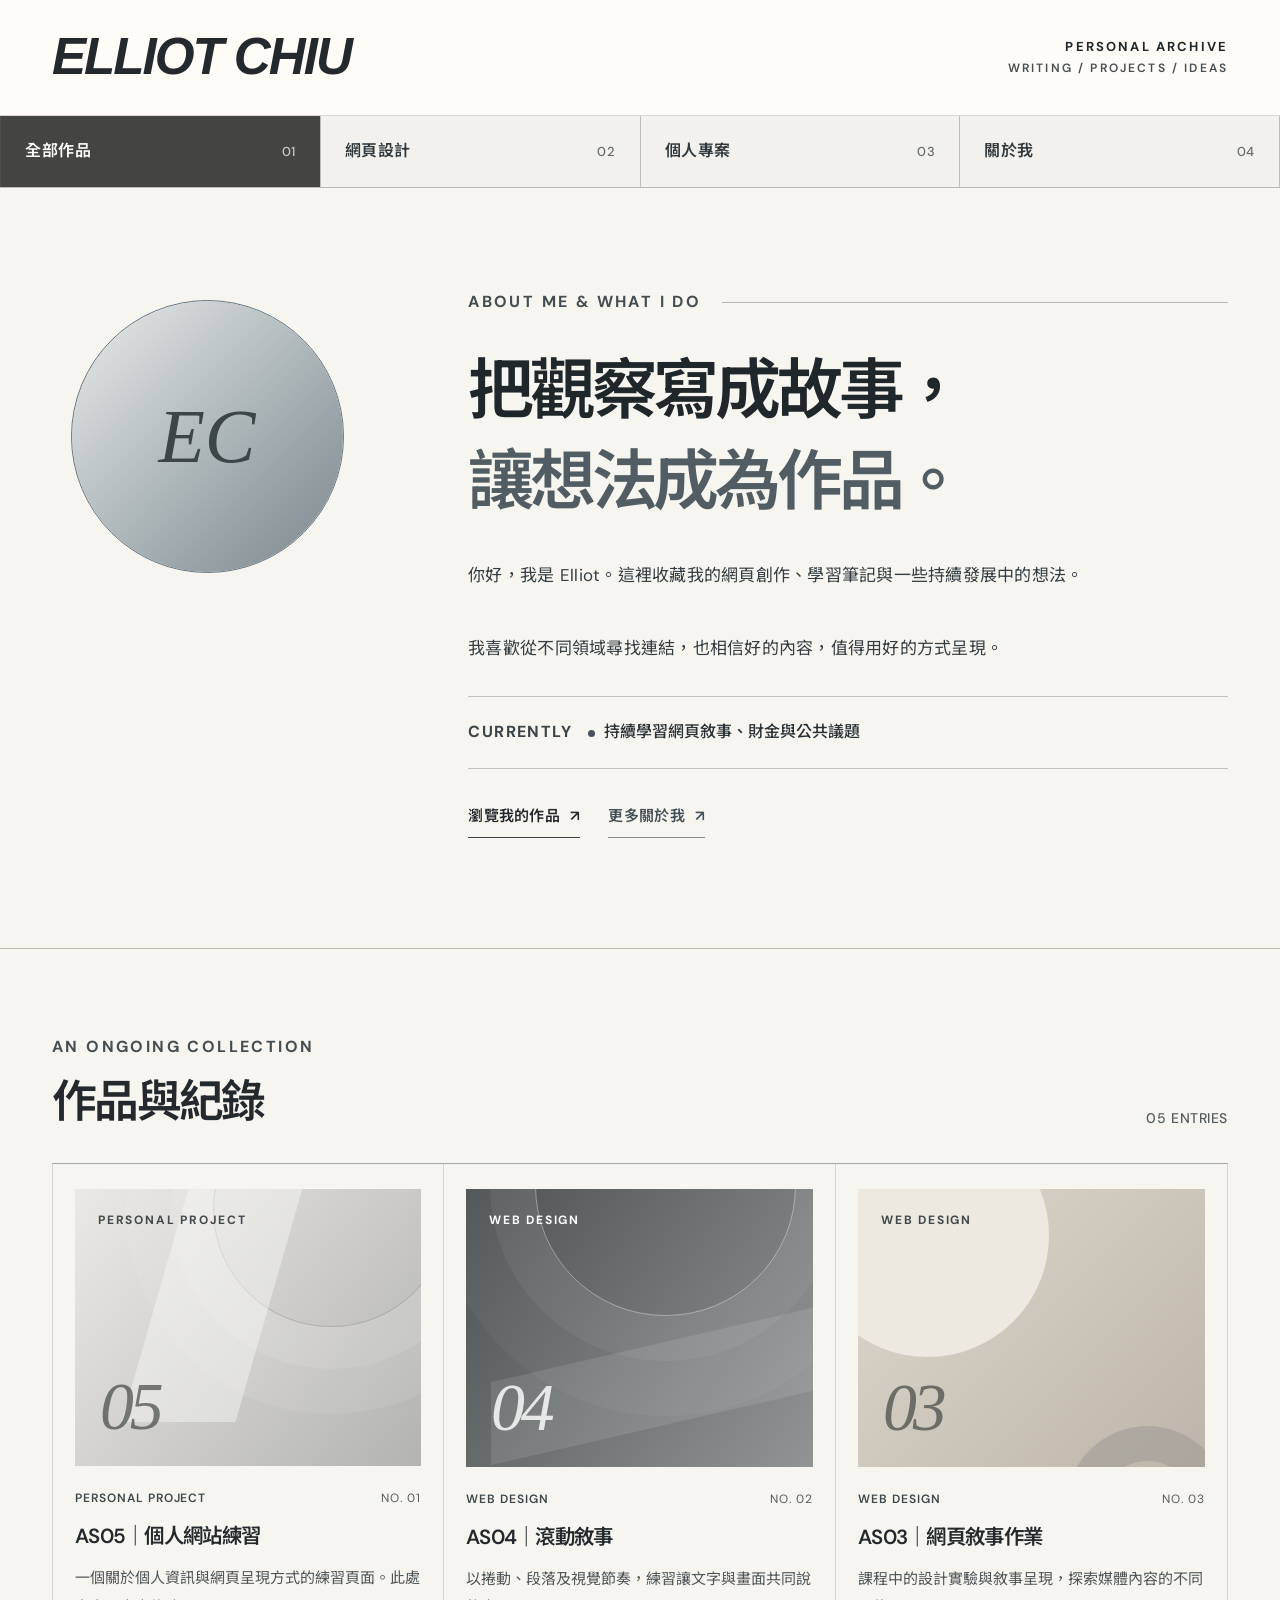
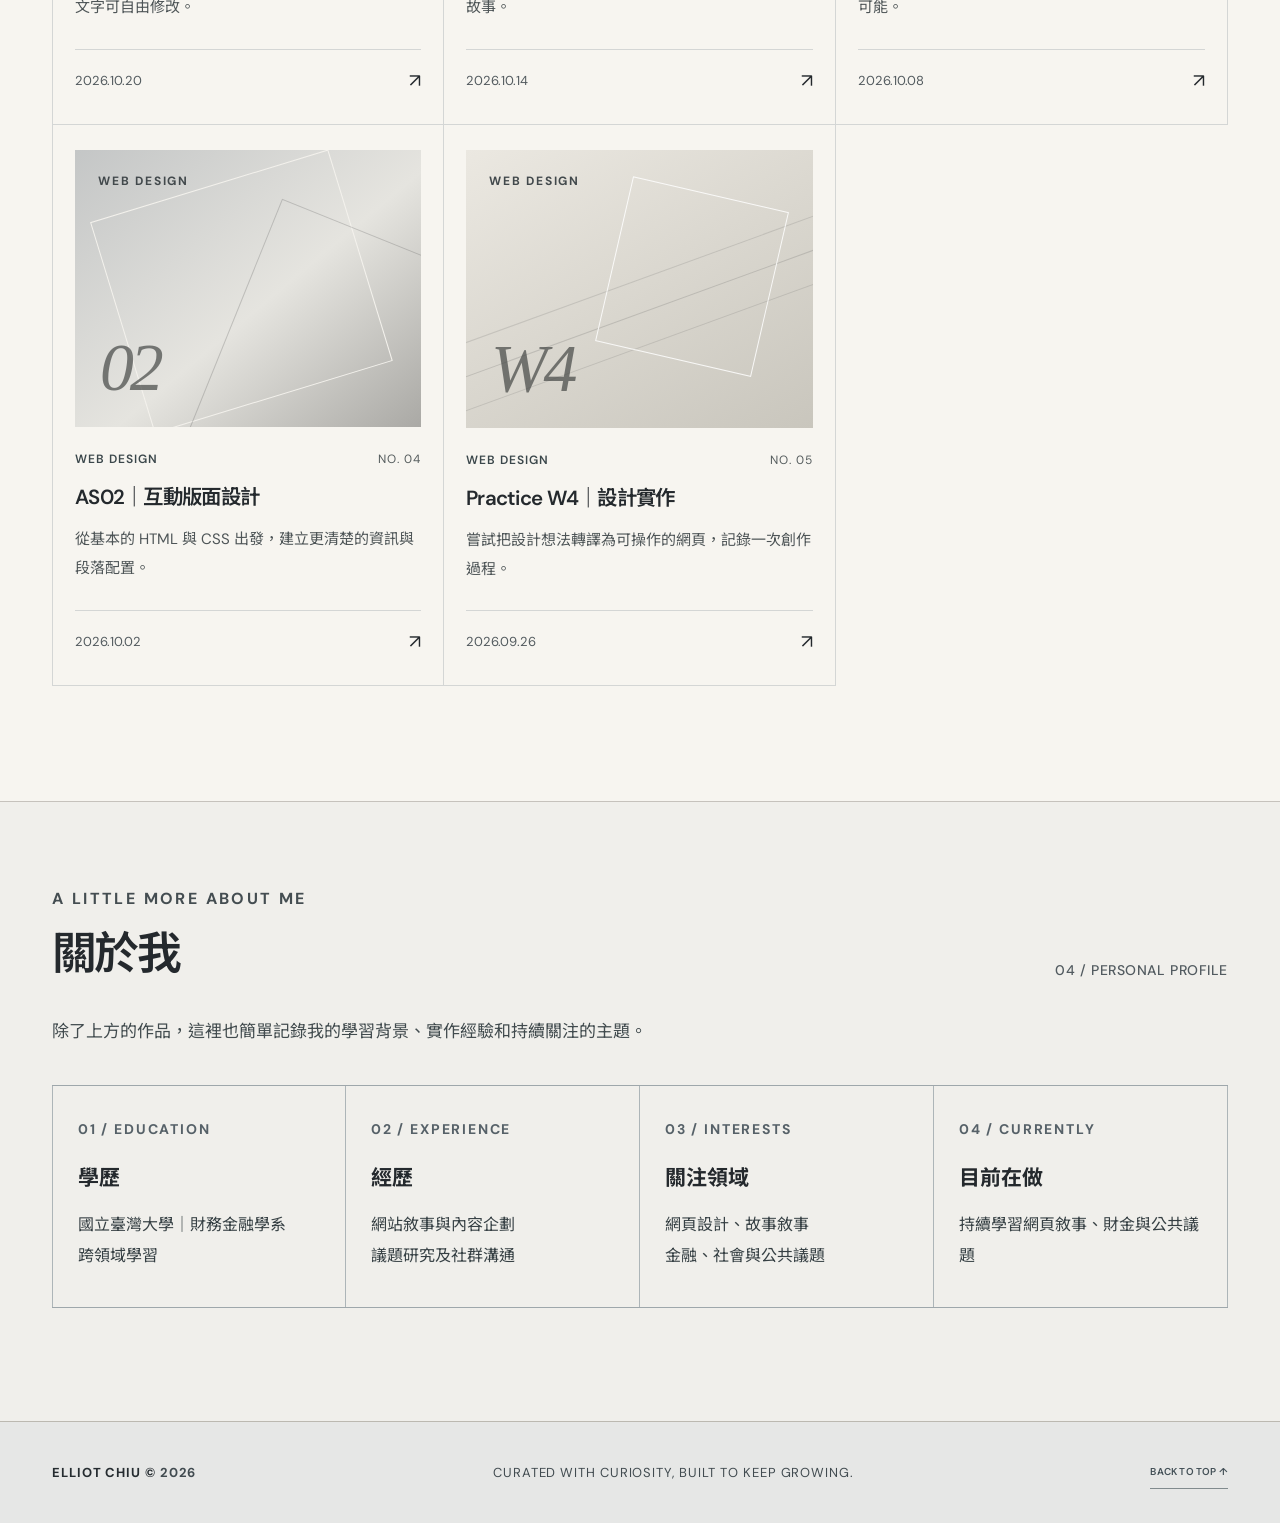
==== index.html @ 384fcd88 "Rename 首頁2版.html to index.html" ====
<!DOCTYPE html>
<html lang="zh-Hant">
<head>
  <meta charset="UTF-8">
  <meta name="viewport" content="width=device-width, initial-scale=1">
  <meta name="theme-color" content="#f7f5f0">
  <meta name="description" content="Elliot Chiu 的個人網站、作品紀錄與學習筆記。">
  <title>Elliot Chiu — Personal Archive</title>
  <link rel="preconnect" href="https://fonts.googleapis.com">
  <link rel="preconnect" href="https://fonts.gstatic.com" crossorigin>
  <link href="https://fonts.googleapis.com/css2?family=DM+Sans:wght@400;500;600;700&family=Noto+Sans+TC:wght@400;500;600;700&display=swap" rel="stylesheet">
  <style>
    :root {
      --paper: #f7f5f0;
      --cream: #fffcf7;
      --ink: #24292d;
      --soft-ink: #41484b;
      --muted: #596165;
      --line: #d4d6d5;
      --line-dark: #a2a8ab;
      --accent: #626a6e;
      --silver-shadow: #aeb5b9;
      --sans: "DM Sans", "Noto Sans TC", sans-serif;
    }
    *, *::before, *::after { box-sizing: border-box; }
    html { scroll-behavior: smooth; }
    body { margin: 0; background: var(--paper); color: var(--ink); font-family: var(--sans); line-height: 1.8; -webkit-font-smoothing: antialiased; }
    a { color: inherit; text-decoration: none; }
    button { font: inherit; }
    :focus-visible { outline: 3px solid #434d55; outline-offset: 4px; }
    .container { width: min(1390px, calc(100% - 104px)); margin-inline: auto; }

    /* ── 第一版米白背景；保留新版較大標題和排版 ── */
    .masthead {
      background: var(--cream);
      border-bottom: 1px solid #dcd9d2;
    }
    .masthead__top { min-height: 115px; padding-block: 16px; display: flex; align-items: center; justify-content: space-between; gap: 24px; }
    .wordmark {
      display: inline-block;
      white-space: nowrap;
      font-family: "Arial Black", "Arial", sans-serif;
      font-size: clamp(32px, 4vw, 54px);
      font-weight: 900;
      font-style: italic;
      letter-spacing: -.04em;
      line-height: 1.1;
      color: #24292d;
    }
    .masthead__detail { text-align: right; color: #454e53; font-size: 12px; line-height: 1.8; letter-spacing: .18em; font-weight: 600; }
    .masthead__detail strong { display: block; font-size: 13px; color: #20282c; }

    /* ── 單行分割導覽，字級不再偏小 ── */
    .nav-rail { background: #f0efeb; border-bottom: 1px solid #bcb9b1; }
    .nav-items { display: flex; align-items: stretch; overflow-x: auto; width: 100%; scrollbar-width: thin; }
    .nav-items::-webkit-scrollbar { height: 4px; }
    .nav-items::-webkit-scrollbar-thumb { background: #798388; }
    .nav-button {
      display: flex; flex: 1 0 0; min-width: 170px; align-items: center; justify-content: space-between;
      border: 0; border-left: 1px solid rgba(93,103,110,.36);
      background: rgba(255,255,255,.10); color: #30383c;
      padding: 21px 24px; text-align: left;
      font-size: 16px; font-weight: 600; letter-spacing: .035em;
      cursor: pointer; transition: background .2s, color .2s;
    }
    .nav-button:last-child { border-right: 1px solid rgba(93,103,110,.36); }
    .nav-button:hover { background: #e8e6e1; }
    .nav-button.is-active { color: #fff; background: #444441; }
    .nav-button__num { font-size: 13px; opacity: .72; margin-left: 16px; font-weight: 500; }

    /* ── 回到第一版的柔和米白背景，保留第二版大字及兩欄配置 ── */
    .hero {
      position: relative;
      padding: 100px 0 110px;
      border-bottom: 1px solid #bcb9b1;
      background: var(--paper);
    }
    .hero-grid { display: grid; grid-template-columns: minmax(215px, 310px) minmax(0,1fr); gap: clamp(60px,8.3vw,144px); align-items: start; }
    .profile-side { padding: 12px 0 0; display: flex; flex-direction: column; align-items: center; }
    /* ── 極細鉑銀色圓框；不加內框、厚墊或投影 ── */
    .avatar-shell {
      position: relative;
      width: min(100%, 273px);
      aspect-ratio: 1;
      border-radius: 50%;
      padding: 0;
      border: 1.5px solid #68767e;
      background: #d9dee0;
      overflow: hidden;
      box-shadow: none;
    }
    .avatar {
      width: 100%; height: 100%; border-radius: 50%; overflow: hidden; display: grid; place-items: center;
      background: linear-gradient(135deg,#e9ebeb,#abb4b7 54%,#7c878d);
      color: #3d4548; font: italic 400 76px/1 Georgia,serif;
      box-shadow: none;
    }
    .avatar img { width: 100%; height: 100%; display:block; object-fit:cover; }
    .hero-content { min-width:0; }
    .eyebrow { margin: 0; color: #444d51; font-size: 16px; font-weight: 700; letter-spacing: .15em; }
    .hero-content__overline { display:flex; align-items:center; gap:21px; }
    .hero-content__overline::after { content:""; height:1px; flex:1; background:rgba(60,70,77,.35); }
    .hero-title {
      margin: 29px 0 29px; font-size: clamp(43px,5.15vw,78px);
      font-weight: 600; letter-spacing: -.065em; line-height: 1.38; color:#20272b;
    }
    .hero-title em { font-style:normal; color:#515d62; }
    .hero-description { max-width:750px; font-size: 17px; color:#333d42; line-height:2.15; letter-spacing:.015em; white-space:pre-line; }
    .status-line { display:flex; align-items:baseline; flex-wrap:wrap; gap:16px; margin-top:30px; padding:21px 0; border-top:1px solid rgba(72,80,85,.3); border-bottom:1px solid rgba(72,80,85,.3); }
    .status-line__label { white-space:nowrap; color:#3b4448; font-size:16px; font-weight:700; letter-spacing:.09em; }
    .status-line__text { font-size:16px; font-weight:500; color:#293236; }
    .status-dot { display:inline-block; width:7px; height:7px; margin-right:9px; vertical-align:middle; border-radius:50%; background:#465158; }
    .hero-actions { display:flex; align-items:center; flex-wrap:wrap; gap:28px; margin-top:27px; }
    .text-link { display:inline-flex; align-items:center; gap:10px; padding:7px 0; border-bottom:1px solid #3b454a; font-size:15px; font-weight:600; letter-spacing:.02em; }
    .text-link--secondary { color:#435057; border-color:#818b8e; }
    .text-link:hover { color:#6b7479; border-color:#6b7479; }

    /* ── 作品仍維持米白色雜誌式閱讀區 ── */
    .portfolio { padding:84px 0 115px; scroll-margin-top:25px; background:var(--paper); }
    .section-heading { display:flex; justify-content:space-between; align-items:end; gap:22px; margin-bottom:32px; }
    .section-title { margin: 11px 0 0; font-size:clamp(32px,3.5vw,51px); line-height:1.3; font-weight:600; letter-spacing:-.06em; }
    .section-meta { color:#525b60; font-size:14px; font-weight:500; white-space:nowrap; letter-spacing:.04em; }
    .portfolio-rule { height:1px; background:#a4aaac; }
    .card-grid { display:grid; grid-template-columns:repeat(3,minmax(0,1fr)); }
    .work-card { min-width:0; display:flex; flex-direction:column; padding:25px 22px 26px; border-bottom:1px solid var(--line); border-right:1px solid var(--line); transition:background .25s; }
    .work-card:nth-child(3n+1) { border-left:1px solid var(--line); }
    .work-card:hover { background:#eae9e5; }
    .work-card:focus-visible { outline-offset:-4px; }
    .work-card:hover .cover-art__image { transform:scale(1.05); }
    .work-card:hover .card-arrow { transform:translate(3px,-3px); }
    .cover-art { position:relative; isolation:isolate; overflow:hidden; width:100%; aspect-ratio:5/4; background:#d2d1cd; display:flex; align-items:end; padding:25px; }
    .cover-art::before,.cover-art::after { content:""; position:absolute; z-index:-1; pointer-events:none; }
    .cover-art--stone { background:linear-gradient(130deg,#ebe9e4 0%,#b3b3b0 100%); }
    .cover-art--stone::before { width:68%; aspect-ratio:1; border:1px solid rgba(65,65,65,.2); border-radius:50%; top:-35%; right:-8%; box-shadow:0 0 0 42px rgba(255,255,255,.09),0 0 0 87px rgba(255,255,255,.07); }
    .cover-art--stone::after { width:33%; height:84%; background:rgba(249,248,244,.45); top:0; left:23%; transform:skew(-16deg); }
    .cover-art--fog { background:linear-gradient(140deg,#c4c6c6,#e5e4df 55%,#aaa9a5); }
    .cover-art--fog::before { width:72%; height:80%; top:11%; left:12%; border:1px solid #f4f2ed; transform:rotate(-17deg); }
    .cover-art--fog::after { width:67%; height:90%; top:30%; right:-11%; border:1px solid rgba(80,80,80,.25); transform:rotate(22deg); }
    .cover-art--sand { background:linear-gradient(135deg,#ded8cc,#bdb5aa); }
    .cover-art--sand::before { width:70%; aspect-ratio:1; background:#ede8e0; border-radius:50%; top:-27%; left:-15%; }
    .cover-art--sand::after { width:47%; aspect-ratio:1; border:35px solid #a39f98; border-radius:50%; bottom:-44%; right:-7%; opacity:.65; }
    .cover-art--ink { background:linear-gradient(125deg,#4d5354,#909494); }
    .cover-art--ink::before { width:75%; aspect-ratio:1; border:1px solid rgba(255,255,255,.4); border-radius:50%; top:-48%; left:20%; box-shadow:0 0 0 45px rgba(255,255,255,.05),0 0 0 100px rgba(255,255,255,.035); }
    .cover-art--ink::after { width:100%; height:30%; background:rgba(255,255,255,.1); bottom:15%; transform:skewY(-13deg); }
    .cover-art--linen { background:linear-gradient(150deg,#ebe8e1,#c9c6bd); }
    .cover-art--linen::before { width:200%; height:1px; background:rgba(90,90,90,.22); top:45%; left:-20%; transform:rotate(-20deg); box-shadow:0 32px 0 rgba(90,90,90,.18),0 -32px 0 rgba(90,90,90,.18); }
    .cover-art--linen::after { width:46%; height:61%; border:1px solid rgba(255,255,255,.85); right:12%; top:15%; transform:rotate(13deg); }
    .cover-art__image { position:absolute; inset:0; width:100%; height:100%; object-fit:cover; transition:transform .45s; z-index:0; }
    .cover-art__label { position:absolute; left:23px; top:21px; z-index:1; font-size:12px; font-weight:700; letter-spacing:.15em; color:#42494c; }
    .cover-art--ink .cover-art__label { color:#fff; }
    .cover-art__title { position:relative; z-index:1; font:italic 400 clamp(52px,5.3vw,86px)/1 Georgia,serif; color:rgba(57,60,59,.66); letter-spacing:-.06em; }
    .cover-art--ink .cover-art__title { color:rgba(255,255,255,.82); }
    .cover-art.has-image .cover-art__label,.cover-art.has-image .cover-art__title { display:none; }
    .card-meta { display:flex; align-items:center; justify-content:space-between; gap:15px; margin:22px 0 12px; font-size:12px; color:#555c5d; letter-spacing:.08em; }
    .card-meta__category { color:#3b474b; font-weight:600; }
    .card-title { font-size:clamp(19px,1.6vw,23px); line-height:1.5; font-weight:600; letter-spacing:-.035em; margin:0; }
    .card-description { margin:12px 0 27px; font-size:15px; line-height:1.9; color:#4e5557; flex-grow:1; }
    .card-bottom { display:flex; justify-content:space-between; align-items:center; padding-top:14px; border-top:1px solid var(--line); color:#525a5e; font-size:13px; }
    .card-arrow { display:inline-flex; align-items:center; justify-content:center; font-size:19px; color:var(--ink); transition:transform .25s; }
    .empty-state { border:1px solid var(--line); text-align:center; padding:65px 20px; color:#555; font-size:16px; }
    .empty-state[hidden] { display:none; }

    /* ── 獨立「關於我」區：學歷、經歷、關注、現況 ── */
    .about-details {
      scroll-margin-top:25px; padding:83px 0 113px; border-top:1px solid #c6c2bc;
      background:#f0efeb;
    }
    .about-intro { max-width:820px; margin:12px 0 37px; font-size:17px; color:#414b4e; line-height:1.9; }
    .about-grid { display:grid; grid-template-columns:repeat(4,minmax(0,1fr)); border-top:1px solid #9ea7ab; border-bottom:1px solid #9ea7ab; }
    .about-tile { padding:29px 25px 36px; min-height:210px; border-right:1px solid #adb5b8; }
    .about-tile:first-child { border-left:1px solid #adb5b8; }
    .about-tile__num { font-size:14px; font-weight:700; color:#566168; letter-spacing:.13em; }
    .about-tile h3 { margin:21px 0 15px; font-size:21px; line-height:1.4; font-weight:700; }
    .about-tile p { margin:0; font-size:16px; line-height:1.95; white-space:pre-line; color:#364044; }

    .footer { background:#e6e7e6; border-top:1px solid #bcb9b1; }
    .footer-inner { display:flex; flex-wrap:wrap; align-items:center; justify-content:space-between; gap:12px 24px; padding:34px 0; }
    .footer-inner span { font-size:13px; letter-spacing:.07em; color:#414b50; }
    .footer-name { font-weight:700; color:#252c30 !important; }

    @media (max-width:1100px) {
      .container { width:calc(100% - 72px); }
      .hero-grid { grid-template-columns:230px minmax(0,1fr); gap:54px; }
      .hero-title { font-size:clamp(42px,5.4vw,62px); }
      .about-grid { grid-template-columns:repeat(2,minmax(0,1fr)); }
      .about-tile:nth-child(odd) { border-left:1px solid #adb5b8; }
      .about-tile:nth-child(-n+2) { border-bottom:1px solid #adb5b8; }
      .card-grid { grid-template-columns:repeat(2,minmax(0,1fr)); }
      .work-card:nth-child(3n+1) { border-left:none; }
      .work-card:nth-child(2n+1) { border-left:1px solid var(--line); }
    }
    @media (max-width:720px) {
      .container { width:calc(100% - 38px); }
      .masthead__top { min-height:94px; }
      .wordmark { font-size:32px; }
      .masthead__detail { font-size:9px; letter-spacing:.09em; }
      .masthead__detail strong { font-size:10px; }
      .nav-button { flex:0 0 auto; min-width:148px; padding:17px 18px; font-size:15px; }
      .nav-button__num { font-size:11px; }
      .hero { padding:51px 0 63px; }
      .hero-grid { grid-template-columns:1fr; gap:42px; }
      .profile-side { padding:0; align-items:flex-start; }
      .avatar-shell { width:156px; padding:0; }
      .avatar { font-size:50px; }
      .hero-title { font-size:clamp(38px,9.5vw,59px); margin:19px 0; }
      .eyebrow { font-size:14px; }
      .hero-description { font-size:16px; line-height:2; }
      .status-line { gap:9px; margin-top:22px; }
      .status-line__label, .status-line__text { font-size:15px; }
      .portfolio { padding:59px 0 75px; }
      .section-heading { align-items:start; }
      .section-meta { padding-top:17px; font-size:12px; }
      .card-grid { grid-template-columns:1fr; }
      .work-card { border-left:1px solid var(--line)!important; padding:19px 17px 24px; }
      .cover-art { padding:22px; }
      .cover-art__title { font-size:75px; }
      .card-title { font-size:21px; }
      .about-details { padding:58px 0 72px; }
      .about-grid { grid-template-columns:1fr; }
      .about-tile { min-height:0; padding:25px 23px 27px; border-left:1px solid #adb5b8; border-bottom:1px solid #adb5b8; }
      .about-tile:last-child { border-bottom:0; }
      .about-tile h3 { margin:13px 0 9px; }
      .about-intro { font-size:16px; }
    }
    @media (prefers-reduced-motion:reduce) { html { scroll-behavior:auto; } *,*::before,*::after { transition:none!important; } }
  </style>
</head>
<body>
  <header class="masthead">
    <div class="container masthead__top">
      <a href="./" class="wordmark" aria-label="Elliot Chiu 首頁">ELLIOT CHIU</a>
      <div class="masthead__detail"><strong>PERSONAL ARCHIVE</strong>WRITING / PROJECTS / IDEAS</div>
    </div>
  </header>

  <nav class="nav-rail" aria-label="網站分類">
    <div class="container nav-items">
      <button class="nav-button is-active" type="button" data-filter="all" aria-pressed="true">全部作品 <span class="nav-button__num">01</span></button>
      <button class="nav-button" type="button" data-filter="web" aria-pressed="false">網頁設計 <span class="nav-button__num">02</span></button>
      <button class="nav-button" type="button" data-filter="personal" aria-pressed="false">個人專案 <span class="nav-button__num">03</span></button>
      <button class="nav-button" type="button" data-scroll="about" aria-pressed="false">關於我 <span class="nav-button__num">04</span></button>
    </div>
  </nav>

  <main>
    <section class="hero" id="home" aria-label="個人介紹">
      <div class="container hero-grid">
        <div class="profile-side">
          <div class="avatar-shell">
            <div class="avatar" id="avatar"><span id="avatarInitials">EC</span></div>
          </div>
        </div>
        <div class="hero-content">
          <div class="hero-content__overline"><p class="eyebrow">ABOUT ME &amp; WHAT I DO</p></div>
          <h1 class="hero-title" id="heroTitle">把觀察寫成故事，<br><em>讓想法成為作品。</em></h1>
          <div class="hero-description" id="heroDescription"></div>
          <div class="status-line">
            <span class="status-line__label">CURRENTLY</span>
            <span class="status-line__text"><span class="status-dot"></span><span id="currentStatus"></span></span>
          </div>
          <div class="hero-actions">
            <a class="text-link" href="#works">瀏覽我的作品 <span aria-hidden="true">↗</span></a>
            <a class="text-link text-link--secondary" href="#about">更多關於我 <span aria-hidden="true">↗</span></a>
          </div>
        </div>
      </div>
    </section>

    <section class="portfolio" id="works" aria-label="作品與連結">
      <div class="container">
        <div class="section-heading">
          <div>
            <p class="eyebrow">AN ONGOING COLLECTION</p>
            <h2 class="section-title" id="worksHeading">作品與紀錄</h2>
          </div>
          <span class="section-meta" id="workCount">00 ENTRIES</span>
        </div>
        <div class="portfolio-rule"></div>
        <div class="card-grid" id="cardGrid"></div>
        <div class="empty-state" id="emptyState" hidden>目前這個分類還沒有作品，之後會慢慢更新。</div>
      </div>
    </section>

    <section class="about-details" id="about" aria-label="關於我與學經歷">
      <div class="container">
        <div class="section-heading">
          <div>
            <p class="eyebrow">A LITTLE MORE ABOUT ME</p>
            <h2 class="section-title">關於我</h2>
          </div>
          <span class="section-meta">04 / PERSONAL PROFILE</span>
        </div>
        <p class="about-intro">除了上方的作品，這裡也簡單記錄我的學習背景、實作經驗和持續關注的主題。</p>
        <div class="about-grid">
          <div class="about-tile"><span class="about-tile__num">01 / EDUCATION</span><h3>學歷</h3><p id="education"></p></div>
          <div class="about-tile"><span class="about-tile__num">02 / EXPERIENCE</span><h3>經歷</h3><p id="experience"></p></div>
          <div class="about-tile"><span class="about-tile__num">03 / INTERESTS</span><h3>關注領域</h3><p id="interests"></p></div>
          <div class="about-tile"><span class="about-tile__num">04 / CURRENTLY</span><h3>目前在做</h3><p id="statusDetail"></p></div>
        </div>
      </div>
    </section>
  </main>

  <footer class="footer">
    <div class="container footer-inner">
      <span class="footer-name">ELLIOT CHIU © <span id="year"></span></span>
      <span>CURATED WITH CURIOSITY, BUILT TO KEEP GROWING.</span>
      <a href="#" class="text-link text-link--secondary" style="font-size:10px">BACK TO TOP ↑</a>
    </div>
  </footer>

  <script>
    /* ═══════════════════════════════════════════════════════════════════
       【編輯區 A】個人介紹：只需要修改引號裡面的文字。
       大頭照：把檔案上傳到 GitHub 儲存庫根目錄，例如 profile.jpg，
       再把 photo: "" 改成 photo: "profile.jpg"。
       多行文字可以用 `反引號` 包起來。
       ═══════════════════════════════════════════════════════════════════ */
    const profile = {
      initials: "EC",
      photo: "",                          // 範例："profile.jpg"
      headlineFirst: "把觀察寫成故事，",
      headlineSecond: "讓想法成為作品。",
      introduction: `你好，我是 Elliot。這裡收藏我的網頁創作、學習筆記與一些持續發展中的想法。\n\n我喜歡從不同領域尋找連結，也相信好的內容，值得用好的方式呈現。`,
      status: "持續學習網頁敘事、財金與公共議題",
      education: `國立臺灣大學｜財務金融學系\n跨領域學習`,
      experience: `網站敘事與內容企劃\n議題研究及社群溝通`,
      interests: `網頁設計、故事敘事\n金融、社會與公共議題`
    };

    /* ═══════════════════════════════════════════════════════════════════
       【編輯區 B】作品清單：每增加一個作品，複製一組 { ... }, 即可。
       date      日期 YYYY-MM-DD（自動由新到舊排序）
       category  "web"=網頁設計，"personal"=個人專案
       url       網站網址，可用 "as06/" 或完整 https://... 網址
       image     預覽圖片路徑，例如 "images/as06.jpg"；留空會顯示銀灰封面
       style     留空封面樣式：stone / fog / sand / ink / linen
       short     封面大字（沒有圖片時顯示）
       ═══════════════════════════════════════════════════════════════════ */
    const works = [
      {
        title: "AS05｜個人網站練習",
        description: "一個關於個人資訊與網頁呈現方式的練習頁面。此處文字可自由修改。",
        date: "2026-10-20",
        category: "personal",
        url: "as05/",
        image: "",
        style: "stone",
        short: "05"
      },
      {
        title: "AS04｜滾動敘事",
        description: "以捲動、段落及視覺節奏，練習讓文字與畫面共同說故事。",
        date: "2026-10-14",
        category: "web",
        url: "as04/",
        image: "",
        style: "ink",
        short: "04"
      },
      {
        title: "AS03｜網頁敘事作業",
        description: "課程中的設計實驗與敘事呈現，探索媒體內容的不同可能。",
        date: "2026-10-08",
        category: "web",
        url: "as03/",
        image: "",
        style: "sand",
        short: "03"
      },
      {
        title: "AS02｜互動版面設計",
        description: "從基本的 HTML 與 CSS 出發，建立更清楚的資訊與段落配置。",
        date: "2026-10-02",
        category: "web",
        url: "as02/",
        image: "",
        style: "fog",
        short: "02"
      },
      {
        title: "Practice W4｜設計實作",
        description: "嘗試把設計想法轉譯為可操作的網頁，記錄一次創作過程。",
        date: "2026-09-26",
        category: "web",
        url: "practicew4/",
        image: "",
        style: "linen",
        short: "W4"
      }
    ];

    /* ═══ 以下是自動排版程式：日後新增作品不需要修改這一區 ═══ */
    const categoryNames = { web: "WEB DESIGN", personal: "PERSONAL PROJECT" };
    const allowedStyles = new Set(["stone", "fog", "sand", "ink", "linen"]);
    const avatar = document.getElementById("avatar");
    document.getElementById("avatarInitials").textContent = profile.initials;
    if (profile.photo.trim()) {
      const img = document.createElement("img");
      img.src = profile.photo;
      img.alt = "Elliot 的大頭照";
      img.addEventListener("load", () => avatar.replaceChildren(img));
    }
    document.getElementById("heroTitle").replaceChildren(
      document.createTextNode(profile.headlineFirst), document.createElement("br"),
      Object.assign(document.createElement("em"), { textContent: profile.headlineSecond })
    );
    for (const [id, value] of Object.entries({
      heroDescription: profile.introduction,
      currentStatus: profile.status,
      statusDetail: profile.status,
      education: profile.education,
      experience: profile.experience,
      interests: profile.interests
    })) document.getElementById(id).textContent = value;
    document.getElementById("year").textContent = new Date().getFullYear();

    const orderedWorks = works.map((work, index) => ({ ...work, _index: index }))
      .sort((a, b) => b.date.localeCompare(a.date) || a._index - b._index);
    const cardGrid = document.getElementById("cardGrid");
    const workCount = document.getElementById("workCount");
    const emptyState = document.getElementById("emptyState");
    const worksHeading = document.getElementById("worksHeading");

    function renderWorks(filter = "all") {
      const shown = filter === "all" ? orderedWorks : orderedWorks.filter(item => item.category === filter);
      cardGrid.replaceChildren();
      worksHeading.textContent = filter === "all" ? "作品與紀錄" : filter === "web" ? "網頁設計" : "個人專案";
      workCount.textContent = `${String(shown.length).padStart(2, "0")} ENTRIES`;
      emptyState.hidden = shown.length > 0;

      shown.forEach((item, index) => {
        const card = document.createElement("a");
        card.className = "work-card";
        card.href = item.url;
        card.setAttribute("aria-label", `前往 ${item.title}`);
        // 外部網址開新分頁；本站子頁留在同分頁，可用瀏覽器上一頁返回。
        if (/^https?:\/\//i.test(item.url)) { card.target = "_blank"; card.rel = "noopener noreferrer"; }

        const cover = document.createElement("div");
        const chosenStyle = allowedStyles.has(item.style) ? item.style : "stone";
        cover.className = `cover-art cover-art--${chosenStyle}`;
        const label = document.createElement("span");
        label.className = "cover-art__label";
        label.textContent = categoryNames[item.category] || "SELECTED WORK";
        const bigText = document.createElement("span");
        bigText.className = "cover-art__title";
        bigText.textContent = item.short || String(index + 1).padStart(2, "0");
        cover.append(label, bigText);
        if (item.image && item.image.trim()) {
          const img = document.createElement("img");
          img.className = "cover-art__image";
          img.src = item.image;
          img.alt = `${item.title} 的預覽圖`;
          img.loading = "lazy";
          img.addEventListener("load", () => cover.classList.add("has-image"));
          cover.append(img);
        }

        const meta = document.createElement("div");
        meta.className = "card-meta";
        const category = document.createElement("span");
        category.className = "card-meta__category";
        category.textContent = categoryNames[item.category] || "PROJECT";
        const number = document.createElement("span");
        number.textContent = `NO. ${String(index + 1).padStart(2, "0")}`;
        meta.append(category, number);
        const title = document.createElement("h3");
        title.className = "card-title";
        title.textContent = item.title;
        const desc = document.createElement("p");
        desc.className = "card-description";
        desc.textContent = item.description;
        const bottom = document.createElement("div");
        bottom.className = "card-bottom";
        const date = document.createElement("time");
        date.dateTime = item.date;
        date.textContent = item.date.replaceAll("-", ".");
        const arrow = document.createElement("span");
        arrow.className = "card-arrow";
        arrow.textContent = "↗";
        arrow.setAttribute("aria-hidden", "true");
        bottom.append(date, arrow);
        card.append(cover, meta, title, desc, bottom);
        cardGrid.append(card);
      });
    }
    renderWorks();

    document.querySelectorAll(".nav-button").forEach(button => {
      button.addEventListener("click", () => {
        if (button.dataset.scroll) {
          document.getElementById(button.dataset.scroll).scrollIntoView({ behavior: "smooth" });
          return;
        }
        document.querySelectorAll(".nav-button[data-filter]").forEach(other => {
          const active = other === button;
          other.classList.toggle("is-active", active);
          other.setAttribute("aria-pressed", String(active));
        });
        renderWorks(button.dataset.filter);
        document.getElementById("works").scrollIntoView({ behavior: "smooth" });
      });
    });
  </script>
</body>
</html>
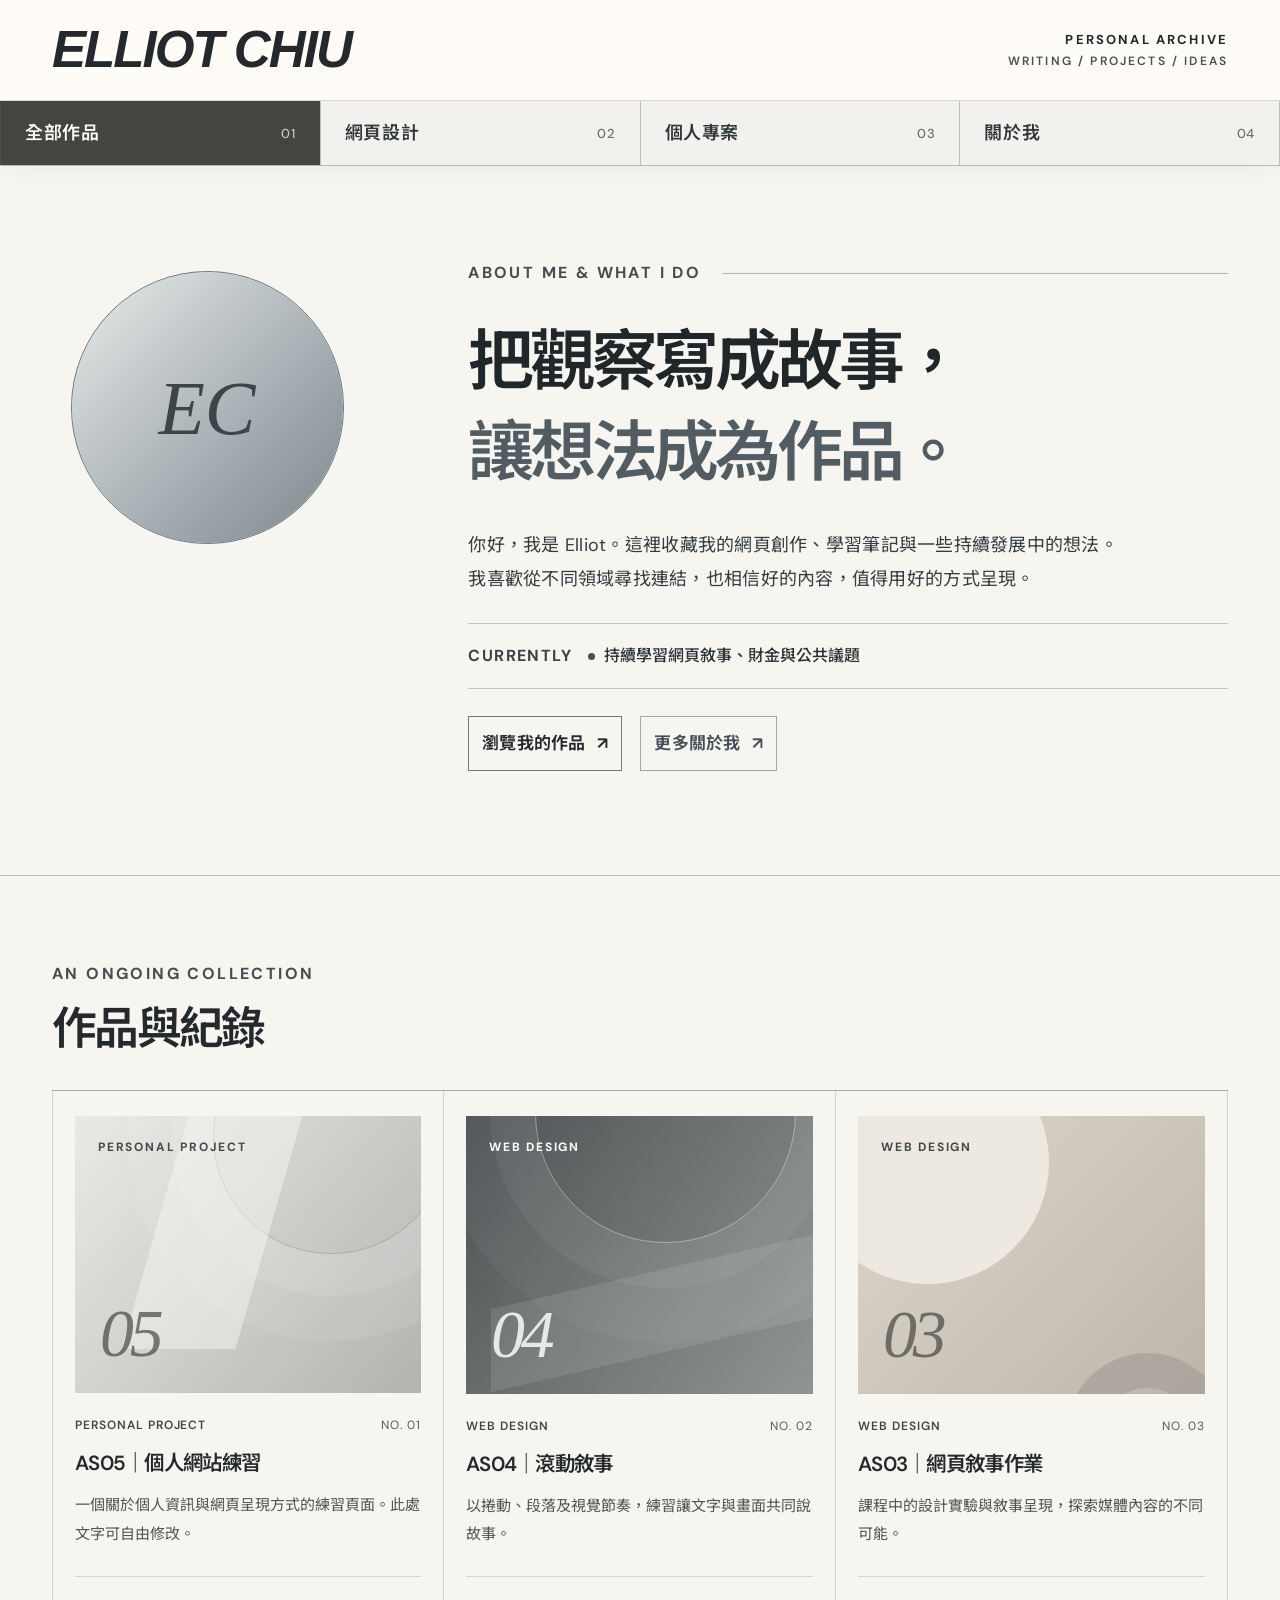
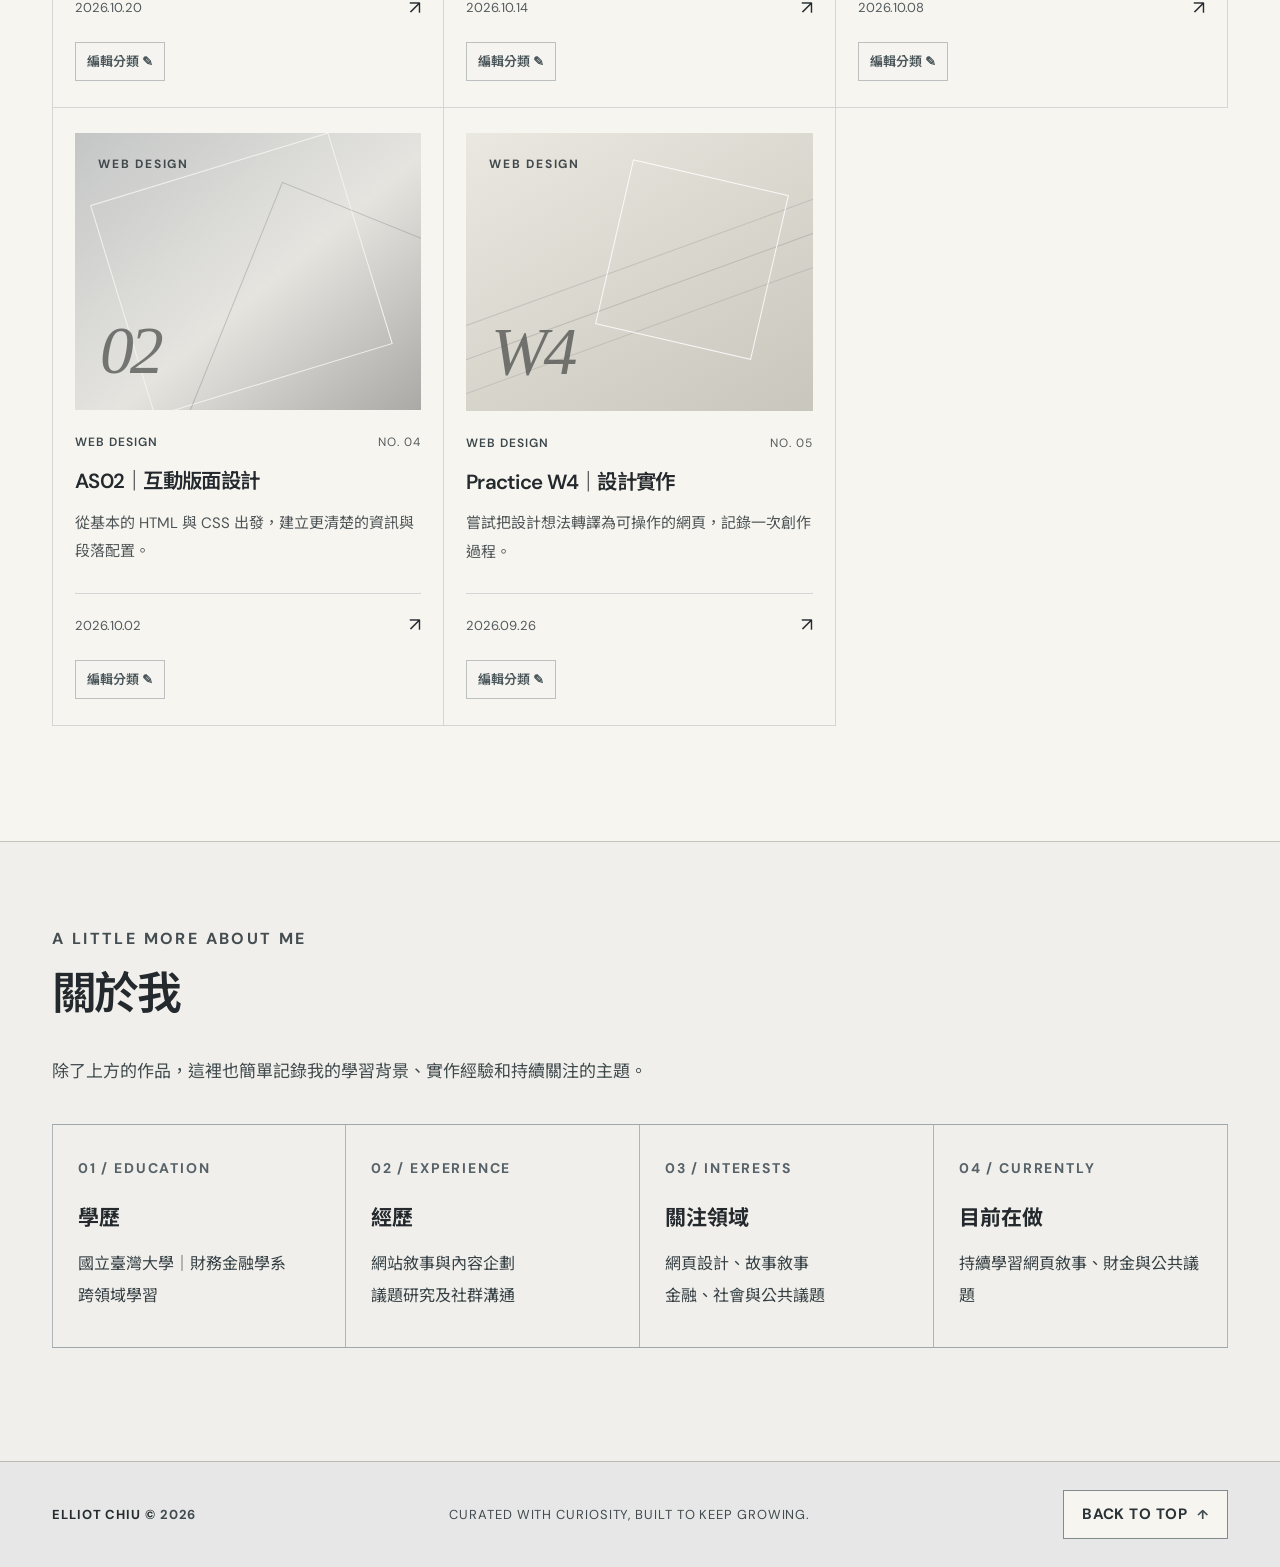
==== commit 7a685570: "Add files via upload" ====
--- a/index.html
+++ b/index.html
@@ -1,507 +1,119 @@
 <!DOCTYPE html>
-<html lang="zh-Hant">
-<head>
-  <meta charset="UTF-8">
-  <meta name="viewport" content="width=device-width, initial-scale=1">
-  <meta name="theme-color" content="#f7f5f0">
-  <meta name="description" content="Elliot Chiu 的個人網站、作品紀錄與學習筆記。">
-  <title>Elliot Chiu — Personal Archive</title>
-  <link rel="preconnect" href="https://fonts.googleapis.com">
-  <link rel="preconnect" href="https://fonts.gstatic.com" crossorigin>
-  <link href="https://fonts.googleapis.com/css2?family=DM+Sans:wght@400;500;600;700&family=Noto+Sans+TC:wght@400;500;600;700&display=swap" rel="stylesheet">
-  <style>
-    :root {
-      --paper: #f7f5f0;
-      --cream: #fffcf7;
-      --ink: #24292d;
-      --soft-ink: #41484b;
-      --muted: #596165;
-      --line: #d4d6d5;
-      --line-dark: #a2a8ab;
-      --accent: #626a6e;
-      --silver-shadow: #aeb5b9;
-      --sans: "DM Sans", "Noto Sans TC", sans-serif;
-    }
-    *, *::before, *::after { box-sizing: border-box; }
-    html { scroll-behavior: smooth; }
-    body { margin: 0; background: var(--paper); color: var(--ink); font-family: var(--sans); line-height: 1.8; -webkit-font-smoothing: antialiased; }
-    a { color: inherit; text-decoration: none; }
-    button { font: inherit; }
-    :focus-visible { outline: 3px solid #434d55; outline-offset: 4px; }
-    .container { width: min(1390px, calc(100% - 104px)); margin-inline: auto; }
+<html lang="zh-Hant"><head><meta charset="UTF-8"><meta name="viewport" content="width=device-width, initial-scale=1"><meta name="theme-color" content="#f7f5f0"><meta name="description" content="Elliot Chiu 的個人網站、作品紀錄與學習筆記。"><title>Elliot Chiu — Personal Archive</title>
+<link rel="preconnect" href="https://fonts.googleapis.com"><link rel="preconnect" href="https://fonts.gstatic.com" crossorigin><link href="https://fonts.googleapis.com/css2?family=DM+Sans:wght@400;500;600;700&family=Noto+Sans+TC:wght@400;500;600;700&display=swap" rel="stylesheet"><style>
+:root{--paper:#f7f5f0;--cream:#fffcf7;--ink:#24292d;--muted:#596165;--line:#d4d6d5;--line-dark:#a2a8ab;--sans:"DM Sans","Noto Sans TC",sans-serif}
+*,*::before,*::after{box-sizing:border-box}html{scroll-behavior:smooth;scroll-padding-top:185px}body{margin:0;background:var(--paper);color:var(--ink);font-family:var(--sans);line-height:1.8;-webkit-font-smoothing:antialiased}a{color:inherit;text-decoration:none}button{font:inherit}button,a{ -webkit-tap-highlight-color:transparent} :focus-visible{outline:3px solid #434d55;outline-offset:3px}.container{width:min(1390px,calc(100% - 104px));margin-inline:auto}
+/* 沿用現行米白背景、粗體斜字標與完整分割導覽 */
+.site-header{position:sticky;top:0;z-index:100;box-shadow:0 4px 18px rgba(30,39,44,.045)}.masthead{background:rgba(255,252,247,.97);border-bottom:1px solid #dcd9d2;backdrop-filter:blur(12px)}.masthead__top{min-height:100px;padding-block:12px;display:flex;align-items:center;justify-content:space-between;gap:24px}.wordmark{display:inline-block;white-space:nowrap;font-family:"Arial Black",Arial,sans-serif;font-size:clamp(32px,4vw,54px);font-weight:900;font-style:italic;letter-spacing:-.04em;line-height:1.1;color:#24292d}.masthead__detail{text-align:right;color:#454e53;font-size:12px;line-height:1.8;letter-spacing:.18em;font-weight:600}.masthead__detail strong{display:block;font-size:13px;color:#20282c}.nav-rail{background:#f0efeb;border-bottom:1px solid #bcb9b1}.nav-items{display:flex;align-items:stretch;overflow-x:auto;width:100%;scrollbar-width:thin}.nav-items::-webkit-scrollbar{height:4px}.nav-items::-webkit-scrollbar-thumb{background:#798388}.nav-button{display:flex;flex:1 0 0;min-width:170px;align-items:center;justify-content:space-between;border:0;border-left:1px solid rgba(93,103,110,.36);background:rgba(255,255,255,.10);color:#30383c;padding:16px 24px;text-align:left;font-size:18px;font-weight:600;letter-spacing:.035em;cursor:pointer;transition:background .2s,color .2s}.nav-button:last-child{border-right:1px solid rgba(93,103,110,.36)}.nav-button:hover{background:#e8e6e1}.nav-button.is-active{color:#fff;background:#444441}.nav-button__num{font-size:13px;opacity:.7;margin-left:16px;font-weight:500}
+.hero{position:relative;padding:93px 0 104px;border-bottom:1px solid #bcb9b1;background:var(--paper)}.hero-grid{display:grid;grid-template-columns:minmax(215px,310px) minmax(0,1fr);gap:clamp(60px,8.3vw,144px);align-items:start}.profile-side{padding:12px 0 0;display:flex;flex-direction:column;align-items:center}.avatar-shell{position:relative;width:min(100%,273px);aspect-ratio:1;border-radius:50%;padding:0;border:1.5px solid #68767e;background:#d9dee0;overflow:hidden;box-shadow:none}.avatar{width:100%;height:100%;border-radius:50%;overflow:hidden;display:grid;place-items:center;background:linear-gradient(135deg,#e9ebeb,#abb4b7 54%,#7c878d);color:#3d4548;font:italic 400 76px/1 Georgia,serif;box-shadow:none}.avatar img{width:100%;height:100%;display:block;object-fit:cover}.hero-content{min-width:0}.eyebrow{margin:0;color:#444d51;font-size:16px;font-weight:700;letter-spacing:.15em}.hero-content__overline{display:flex;align-items:center;gap:21px}.hero-content__overline::after{content:"";height:1px;flex:1;background:rgba(60,70,77,.35)}.hero-title{margin:29px 0;font-size:clamp(43px,5.15vw,78px);font-weight:600;letter-spacing:-.065em;line-height:1.38;color:#20272b}.hero-title em{font-style:normal;color:#515d62}.hero-description{max-width:750px;font-size:18px;color:#333d42;line-height:1.9;letter-spacing:.015em;white-space:pre-line}.status-line{display:flex;align-items:baseline;flex-wrap:wrap;gap:16px;margin-top:26px;padding:18px 0;border-top:1px solid rgba(72,80,85,.3);border-bottom:1px solid rgba(72,80,85,.3)}.status-line__label{white-space:nowrap;color:#3b4448;font-size:16px;font-weight:700;letter-spacing:.09em}.status-line__text{font-size:16px;font-weight:500;color:#293236}.status-dot{display:inline-block;width:7px;height:7px;margin-right:9px;vertical-align:middle;border-radius:50%;background:#465158}.hero-actions{display:flex;align-items:center;flex-wrap:wrap;gap:18px;margin-top:27px}.text-link{display:inline-flex;align-items:center;gap:12px;padding:11px 13px;border:1px solid #6f797c;font-size:17px;font-weight:650;letter-spacing:.01em;transition:background .2s}.text-link:hover{background:#e6e7e6}.text-link--secondary{color:#435057;border-color:#a1a6a8}
+.portfolio{padding:84px 0 115px;background:var(--paper);scroll-margin-top:25px}.section-heading{display:flex;justify-content:space-between;align-items:end;gap:22px;margin-bottom:32px}.section-title{margin:11px 0 0;font-size:clamp(32px,3.5vw,51px);line-height:1.3;font-weight:600;letter-spacing:-.06em}.portfolio-rule{height:1px;background:#a4aaac}.card-grid{display:grid;grid-template-columns:repeat(3,minmax(0,1fr))}.work-card{min-width:0;display:flex;flex-direction:column;padding:25px 22px 26px;border-bottom:1px solid var(--line);border-right:1px solid var(--line);transition:background .25s}.work-card:nth-child(3n+1){border-left:1px solid var(--line)}.work-card:hover{background:#eae9e5}.work-card__main{display:flex;flex:1;flex-direction:column;min-width:0;cursor:pointer}.work-card__main:hover .cover-art__image{transform:scale(1.05)}.work-card__main:hover .card-arrow{transform:translate(3px,-3px)}.cover-art{position:relative;isolation:isolate;overflow:hidden;width:100%;aspect-ratio:5/4;background:#d2d1cd;display:flex;align-items:end;padding:25px}.cover-art::before,.cover-art::after{content:"";position:absolute;z-index:-1;pointer-events:none}.cover-art--stone{background:linear-gradient(130deg,#ebe9e4 0%,#b3b3b0 100%)}.cover-art--stone::before{width:68%;aspect-ratio:1;border:1px solid rgba(65,65,65,.2);border-radius:50%;top:-35%;right:-8%;box-shadow:0 0 0 42px rgba(255,255,255,.09),0 0 0 87px rgba(255,255,255,.07)}.cover-art--stone::after{width:33%;height:84%;background:rgba(249,248,244,.45);top:0;left:23%;transform:skew(-16deg)}.cover-art--fog{background:linear-gradient(140deg,#c4c6c6,#e5e4df 55%,#aaa9a5)}.cover-art--fog::before{width:72%;height:80%;top:11%;left:12%;border:1px solid #f4f2ed;transform:rotate(-17deg)}.cover-art--fog::after{width:67%;height:90%;top:30%;right:-11%;border:1px solid rgba(80,80,80,.25);transform:rotate(22deg)}.cover-art--sand{background:linear-gradient(135deg,#ded8cc,#bdb5aa)}.cover-art--sand::before{width:70%;aspect-ratio:1;background:#ede8e0;border-radius:50%;top:-27%;left:-15%}.cover-art--sand::after{width:47%;aspect-ratio:1;border:35px solid #a39f98;border-radius:50%;bottom:-44%;right:-7%;opacity:.65}.cover-art--ink{background:linear-gradient(125deg,#4d5354,#909494)}.cover-art--ink::before{width:75%;aspect-ratio:1;border:1px solid rgba(255,255,255,.4);border-radius:50%;top:-48%;left:20%;box-shadow:0 0 0 45px rgba(255,255,255,.05),0 0 0 100px rgba(255,255,255,.035)}.cover-art--ink::after{width:100%;height:30%;background:rgba(255,255,255,.1);bottom:15%;transform:skewY(-13deg)}.cover-art--linen{background:linear-gradient(150deg,#ebe8e1,#c9c6bd)}.cover-art--linen::before{width:200%;height:1px;background:rgba(90,90,90,.22);top:45%;left:-20%;transform:rotate(-20deg);box-shadow:0 32px 0 rgba(90,90,90,.18),0 -32px 0 rgba(90,90,90,.18)}.cover-art--linen::after{width:46%;height:61%;border:1px solid rgba(255,255,255,.85);right:12%;top:15%;transform:rotate(13deg)}.cover-art__image{position:absolute;inset:0;width:100%;height:100%;object-fit:cover;transition:transform .45s;z-index:0}.cover-art__label{position:absolute;left:23px;top:21px;z-index:1;font-size:12px;font-weight:700;letter-spacing:.15em;color:#42494c}.cover-art--ink .cover-art__label{color:#fff}.cover-art__title{position:relative;z-index:1;font:italic 400 clamp(52px,5.3vw,86px)/1 Georgia,serif;color:rgba(57,60,59,.66);letter-spacing:-.06em}.cover-art--ink .cover-art__title{color:rgba(255,255,255,.82)}.cover-art.has-image .cover-art__label,.cover-art.has-image .cover-art__title{display:none}.card-meta{display:flex;align-items:center;justify-content:space-between;gap:15px;margin:22px 0 12px;font-size:12px;color:#555c5d;letter-spacing:.08em}.card-meta__category{color:#3b474b;font-weight:600}.card-title{font-size:clamp(19px,1.6vw,23px);line-height:1.5;font-weight:600;letter-spacing:-.035em;margin:0}.card-description{margin:12px 0 27px;font-size:15px;line-height:1.9;color:#4e5557;flex-grow:1}.card-bottom{display:flex;justify-content:space-between;align-items:center;padding-top:14px;border-top:1px solid var(--line);color:#525a5e;font-size:13px}.card-arrow{display:inline-flex;align-items:center;justify-content:center;font-size:19px;color:var(--ink);transition:transform .25s}.empty-state{border:1px solid var(--line);text-align:center;padding:65px 20px;color:#555;font-size:16px}.empty-state[hidden]{display:none}
+/* 自由勾選分類：僅瀏覽器本機記錄，下載 HTML 才可發布 */
+.card-edit{position:relative;margin-top:17px}.card-edit__toggle{display:inline-flex;align-items:center;gap:8px;border:1px solid #bcc0c0;color:#4a565a;background:#f5f4f0;font-size:13px;font-weight:600;padding:7px 11px;cursor:pointer}.card-edit__toggle:hover{background:#e0e2e1}.category-popover{position:absolute;bottom:calc(100% + 7px);left:0;z-index:10;min-width:220px;background:#fffcf7;border:1px solid #aab0b2;box-shadow:0 10px 28px rgba(36,41,45,.15);padding:14px 17px}.category-popover[hidden]{display:none}.category-popover strong{display:block;font-size:14px;margin-bottom:7px}.category-popover label{display:flex;align-items:center;gap:9px;font-size:15px;cursor:pointer;padding:6px 0}.category-popover input{accent-color:#444d51;width:17px;height:17px}.category-popover small{display:block;color:#667075;font-size:12px;margin-top:6px;line-height:1.5}.export-strip{display:flex;align-items:center;justify-content:space-between;gap:16px;flex-wrap:wrap;padding:17px 20px;background:#ebece9;border:1px solid #c9cecd;margin-top:28px}.export-strip p{font-size:14px;color:#485257;margin:0}.export-strip button{border:1px solid #525d61;background:#424b4f;color:white;font-weight:650;padding:9px 15px;cursor:pointer}.export-strip button:hover{background:#293238}.export-strip[hidden]{display:none}
+.about-details{padding:83px 0 113px;border-top:1px solid #c6c2bc;background:#f0efeb}.about-intro{max-width:820px;margin:12px 0 37px;font-size:17px;color:#414b4e;line-height:1.9}.about-grid{display:grid;grid-template-columns:repeat(4,minmax(0,1fr));border-top:1px solid #9ea7ab;border-bottom:1px solid #9ea7ab}.about-tile{padding:29px 25px 36px;min-height:210px;border-right:1px solid #adb5b8}.about-tile:first-child{border-left:1px solid #adb5b8}.about-tile__num{font-size:14px;font-weight:700;color:#566168;letter-spacing:.13em}.about-tile h3{margin:21px 0 15px;font-size:21px;line-height:1.4;font-weight:700}.about-tile p{margin:0;font-size:16px;line-height:1.95;white-space:pre-line;color:#364044}.footer{background:#e6e7e6;border-top:1px solid #bcb9b1}.footer-inner{display:flex;flex-wrap:wrap;align-items:center;justify-content:space-between;gap:12px 24px;padding:28px 0}.footer-inner span{font-size:13px;letter-spacing:.07em;color:#414b50}.footer-name{font-weight:700;color:#252c30!important}.back-top{display:inline-flex;align-items:center;gap:10px;border:1px solid #818b8e;padding:10px 18px;background:#f7f5f0;color:#293236;font-size:15px;font-weight:700;letter-spacing:.03em}.back-top:hover{background:#fff}
+@media(max-width:1100px){.container{width:calc(100% - 72px)}.hero-grid{grid-template-columns:230px minmax(0,1fr);gap:54px}.hero-title{font-size:clamp(42px,5.4vw,62px)}.about-grid{grid-template-columns:repeat(2,minmax(0,1fr))}.about-tile:nth-child(odd){border-left:1px solid #adb5b8}.about-tile:nth-child(-n+2){border-bottom:1px solid #adb5b8}.card-grid{grid-template-columns:repeat(2,minmax(0,1fr))}.work-card:nth-child(3n+1){border-left:none}.work-card:nth-child(2n+1){border-left:1px solid var(--line)}}
+@media(max-width:720px){html{scroll-padding-top:145px}.container{width:calc(100% - 38px)}.masthead__top{min-height:80px}.wordmark{font-size:30px}.masthead__detail{font-size:9px;letter-spacing:.09em}.masthead__detail strong{font-size:10px}.nav-button{flex:0 0 auto;min-width:146px;padding:12px 16px;font-size:16px}.nav-button__num{font-size:11px}.hero{padding:51px 0 63px}.hero-grid{grid-template-columns:1fr;gap:42px}.profile-side{padding:0;align-items:flex-start}.avatar-shell{width:156px}.avatar{font-size:50px}.hero-title{font-size:clamp(38px,9.5vw,59px);margin:19px 0}.eyebrow{font-size:14px}.hero-description{font-size:16px;line-height:1.8}.status-line{gap:9px;margin-top:22px}.status-line__label,.status-line__text{font-size:14px}.hero-actions{gap:11px}.text-link{font-size:15px;padding:9px 12px}.portfolio{padding:58px 0 72px}.card-grid{grid-template-columns:1fr}.work-card{border-left:1px solid var(--line)!important}.about-details{padding:58px 0 72px}.about-grid{grid-template-columns:1fr}.about-tile{min-height:0;padding:25px 23px 27px;border-left:1px solid #adb5b8;border-bottom:1px solid #adb5b8}.about-tile:last-child{border-bottom:0}.about-tile h3{margin:13px 0 9px}.about-intro{font-size:16px}.footer-inner{padding:25px 0}.back-top{margin-left:auto}}@media(max-width:390px){.masthead__detail{display:none}.wordmark{font-size:30px}}@media(prefers-reduced-motion:reduce){html{scroll-behavior:auto}*,*::before,*::after{transition:none!important}}
+</style></head>
+<body><div class="site-header"><header class="masthead"><div class="container masthead__top"><a href="#home" class="wordmark" aria-label="Elliot Chiu 首頁">ELLIOT CHIU</a><div class="masthead__detail"><strong>PERSONAL ARCHIVE</strong>WRITING / PROJECTS / IDEAS</div></div></header>
+<nav class="nav-rail" aria-label="網站分類"><div class="container nav-items"><button class="nav-button is-active" type="button" data-filter="all" aria-pressed="true">全部作品 <span class="nav-button__num">01</span></button><button class="nav-button" type="button" data-filter="web" aria-pressed="false">網頁設計 <span class="nav-button__num">02</span></button><button class="nav-button" type="button" data-filter="personal" aria-pressed="false">個人專案 <span class="nav-button__num">03</span></button><button class="nav-button" type="button" data-scroll="about">關於我 <span class="nav-button__num">04</span></button></div></nav></div>
+<main><section class="hero" id="home" aria-label="個人介紹"><div class="container hero-grid"><div class="profile-side"><div class="avatar-shell"><div class="avatar" id="avatar"><span id="avatarInitials">EC</span></div></div></div><div class="hero-content"><div class="hero-content__overline"><p class="eyebrow">ABOUT ME &amp; WHAT I DO</p></div><h1 class="hero-title" id="heroTitle">把觀察寫成故事，<br><em>讓想法成為作品。</em></h1><div class="hero-description" id="heroDescription"></div><div class="status-line"><span class="status-line__label">CURRENTLY</span><span class="status-line__text"><span class="status-dot"></span><span id="currentStatus"></span></span></div><div class="hero-actions"><a class="text-link" href="#works">瀏覽我的作品 <span aria-hidden="true">↗</span></a><a class="text-link text-link--secondary" href="#about">更多關於我 <span aria-hidden="true">↗</span></a></div></div></div></section>
+<section class="portfolio" id="works" aria-label="作品與連結"><div class="container"><div class="section-heading"><div><p class="eyebrow">AN ONGOING COLLECTION</p><h2 class="section-title" id="worksHeading">作品與紀錄</h2></div></div><div class="portfolio-rule"></div><div class="card-grid" id="cardGrid"></div><div class="empty-state" id="emptyState" hidden>目前這個分類還沒有作品，之後會慢慢更新。</div><div class="export-strip" id="exportStrip" hidden><p>分類已在此瀏覽器修改。要正式更新公開首頁，下載新版 HTML 並上傳覆蓋 GitHub 根目錄的 index.html。</p><button id="exportBtn" type="button">↓ 下載更新版 HTML</button></div></div></section>
+<section class="about-details" id="about" aria-label="關於我與學經歷"><div class="container"><div class="section-heading"><div><p class="eyebrow">A LITTLE MORE ABOUT ME</p><h2 class="section-title">關於我</h2></div></div><p class="about-intro">除了上方的作品，這裡也簡單記錄我的學習背景、實作經驗和持續關注的主題。</p><div class="about-grid"><div class="about-tile"><span class="about-tile__num">01 / EDUCATION</span><h3>學歷</h3><p id="education"></p></div><div class="about-tile"><span class="about-tile__num">02 / EXPERIENCE</span><h3>經歷</h3><p id="experience"></p></div><div class="about-tile"><span class="about-tile__num">03 / INTERESTS</span><h3>關注領域</h3><p id="interests"></p></div><div class="about-tile"><span class="about-tile__num">04 / CURRENTLY</span><h3>目前在做</h3><p id="statusDetail"></p></div></div></div></section></main>
+<footer class="footer"><div class="container footer-inner"><span class="footer-name">ELLIOT CHIU © <span id="year"></span></span><span>CURATED WITH CURIOSITY, BUILT TO KEEP GROWING.</span><a href="#home" class="back-top">BACK TO TOP <span aria-hidden="true">↑</span></a></div></footer>
+<!--【編輯區 A】個人介紹，與目前公開網站的資料一致 -->
+<script id="profile-data" type="application/json">{"initials": "EC", "photo": "", "headlineFirst": "把觀察寫成故事，", "headlineSecond": "讓想法成為作品。", "introduction": "你好，我是 Elliot。這裡收藏我的網頁創作、學習筆記與一些持續發展中的想法。\n我喜歡從不同領域尋找連結，也相信好的內容，值得用好的方式呈現。", "status": "持續學習網頁敘事、財金與公共議題", "education": "國立臺灣大學｜財務金融學系\n跨領域學習", "experience": "網站敘事與內容企劃\n議題研究及社群溝通", "interests": "網頁設計、故事敘事\n金融、社會與公共議題"}</script>
+<!--【編輯區 B】作品資料。categories 可複選 web / personal；也可在網頁勾選分類並匯出整份 HTML -->
+<script id="works-data" type="application/json">[
+  {
+    "title": "AS05｜個人網站練習",
+    "description": "一個關於個人資訊與網頁呈現方式的練習頁面。此處文字可自由修改。",
+    "date": "2026-10-20",
+    "categories": [
+      "personal"
+    ],
+    "url": "as05/",
+    "image": "",
+    "style": "stone",
+    "short": "05"
+  },
+  {
+    "title": "AS04｜滾動敘事",
+    "description": "以捲動、段落及視覺節奏，練習讓文字與畫面共同說故事。",
+    "date": "2026-10-14",
+    "categories": [
+      "web"
+    ],
+    "url": "as04/",
+    "image": "",
+    "style": "ink",
+    "short": "04"
+  },
+  {
+    "title": "AS03｜網頁敘事作業",
+    "description": "課程中的設計實驗與敘事呈現，探索媒體內容的不同可能。",
+    "date": "2026-10-08",
+    "categories": [
+      "web"
+    ],
+    "url": "as03/",
+    "image": "",
+    "style": "sand",
+    "short": "03"
+  },
+  {
+    "title": "AS02｜互動版面設計",
+    "description": "從基本的 HTML 與 CSS 出發，建立更清楚的資訊與段落配置。",
+    "date": "2026-10-02",
+    "categories": [
+      "web"
+    ],
+    "url": "as02/",
+    "image": "",
+    "style": "fog",
+    "short": "02"
+  },
+  {
+    "title": "Practice W4｜設計實作",
+    "description": "嘗試把設計想法轉譯為可操作的網頁，記錄一次創作過程。",
+    "date": "2026-09-26",
+    "categories": [
+      "web"
+    ],
+    "url": "practicew4/",
+    "image": "",
+    "style": "linen",
+    "short": "W4"
+  }
+]</script>
+<script>
 
-    /* ── 第一版米白背景；保留新版較大標題和排版 ── */
-    .masthead {
-      background: var(--cream);
-      border-bottom: 1px solid #dcd9d2;
-    }
-    .masthead__top { min-height: 115px; padding-block: 16px; display: flex; align-items: center; justify-content: space-between; gap: 24px; }
-    .wordmark {
-      display: inline-block;
-      white-space: nowrap;
-      font-family: "Arial Black", "Arial", sans-serif;
-      font-size: clamp(32px, 4vw, 54px);
-      font-weight: 900;
-      font-style: italic;
-      letter-spacing: -.04em;
-      line-height: 1.1;
-      color: #24292d;
-    }
-    .masthead__detail { text-align: right; color: #454e53; font-size: 12px; line-height: 1.8; letter-spacing: .18em; font-weight: 600; }
-    .masthead__detail strong { display: block; font-size: 13px; color: #20282c; }
-
-    /* ── 單行分割導覽，字級不再偏小 ── */
-    .nav-rail { background: #f0efeb; border-bottom: 1px solid #bcb9b1; }
-    .nav-items { display: flex; align-items: stretch; overflow-x: auto; width: 100%; scrollbar-width: thin; }
-    .nav-items::-webkit-scrollbar { height: 4px; }
-    .nav-items::-webkit-scrollbar-thumb { background: #798388; }
-    .nav-button {
-      display: flex; flex: 1 0 0; min-width: 170px; align-items: center; justify-content: space-between;
-      border: 0; border-left: 1px solid rgba(93,103,110,.36);
-      background: rgba(255,255,255,.10); color: #30383c;
-      padding: 21px 24px; text-align: left;
-      font-size: 16px; font-weight: 600; letter-spacing: .035em;
-      cursor: pointer; transition: background .2s, color .2s;
-    }
-    .nav-button:last-child { border-right: 1px solid rgba(93,103,110,.36); }
-    .nav-button:hover { background: #e8e6e1; }
-    .nav-button.is-active { color: #fff; background: #444441; }
-    .nav-button__num { font-size: 13px; opacity: .72; margin-left: 16px; font-weight: 500; }
-
-    /* ── 回到第一版的柔和米白背景，保留第二版大字及兩欄配置 ── */
-    .hero {
-      position: relative;
-      padding: 100px 0 110px;
-      border-bottom: 1px solid #bcb9b1;
-      background: var(--paper);
-    }
-    .hero-grid { display: grid; grid-template-columns: minmax(215px, 310px) minmax(0,1fr); gap: clamp(60px,8.3vw,144px); align-items: start; }
-    .profile-side { padding: 12px 0 0; display: flex; flex-direction: column; align-items: center; }
-    /* ── 極細鉑銀色圓框；不加內框、厚墊或投影 ── */
-    .avatar-shell {
-      position: relative;
-      width: min(100%, 273px);
-      aspect-ratio: 1;
-      border-radius: 50%;
-      padding: 0;
-      border: 1.5px solid #68767e;
-      background: #d9dee0;
-      overflow: hidden;
-      box-shadow: none;
-    }
-    .avatar {
-      width: 100%; height: 100%; border-radius: 50%; overflow: hidden; display: grid; place-items: center;
-      background: linear-gradient(135deg,#e9ebeb,#abb4b7 54%,#7c878d);
-      color: #3d4548; font: italic 400 76px/1 Georgia,serif;
-      box-shadow: none;
-    }
-    .avatar img { width: 100%; height: 100%; display:block; object-fit:cover; }
-    .hero-content { min-width:0; }
-    .eyebrow { margin: 0; color: #444d51; font-size: 16px; font-weight: 700; letter-spacing: .15em; }
-    .hero-content__overline { display:flex; align-items:center; gap:21px; }
-    .hero-content__overline::after { content:""; height:1px; flex:1; background:rgba(60,70,77,.35); }
-    .hero-title {
-      margin: 29px 0 29px; font-size: clamp(43px,5.15vw,78px);
-      font-weight: 600; letter-spacing: -.065em; line-height: 1.38; color:#20272b;
-    }
-    .hero-title em { font-style:normal; color:#515d62; }
-    .hero-description { max-width:750px; font-size: 17px; color:#333d42; line-height:2.15; letter-spacing:.015em; white-space:pre-line; }
-    .status-line { display:flex; align-items:baseline; flex-wrap:wrap; gap:16px; margin-top:30px; padding:21px 0; border-top:1px solid rgba(72,80,85,.3); border-bottom:1px solid rgba(72,80,85,.3); }
-    .status-line__label { white-space:nowrap; color:#3b4448; font-size:16px; font-weight:700; letter-spacing:.09em; }
-    .status-line__text { font-size:16px; font-weight:500; color:#293236; }
-    .status-dot { display:inline-block; width:7px; height:7px; margin-right:9px; vertical-align:middle; border-radius:50%; background:#465158; }
-    .hero-actions { display:flex; align-items:center; flex-wrap:wrap; gap:28px; margin-top:27px; }
-    .text-link { display:inline-flex; align-items:center; gap:10px; padding:7px 0; border-bottom:1px solid #3b454a; font-size:15px; font-weight:600; letter-spacing:.02em; }
-    .text-link--secondary { color:#435057; border-color:#818b8e; }
-    .text-link:hover { color:#6b7479; border-color:#6b7479; }
-
-    /* ── 作品仍維持米白色雜誌式閱讀區 ── */
-    .portfolio { padding:84px 0 115px; scroll-margin-top:25px; background:var(--paper); }
-    .section-heading { display:flex; justify-content:space-between; align-items:end; gap:22px; margin-bottom:32px; }
-    .section-title { margin: 11px 0 0; font-size:clamp(32px,3.5vw,51px); line-height:1.3; font-weight:600; letter-spacing:-.06em; }
-    .section-meta { color:#525b60; font-size:14px; font-weight:500; white-space:nowrap; letter-spacing:.04em; }
-    .portfolio-rule { height:1px; background:#a4aaac; }
-    .card-grid { display:grid; grid-template-columns:repeat(3,minmax(0,1fr)); }
-    .work-card { min-width:0; display:flex; flex-direction:column; padding:25px 22px 26px; border-bottom:1px solid var(--line); border-right:1px solid var(--line); transition:background .25s; }
-    .work-card:nth-child(3n+1) { border-left:1px solid var(--line); }
-    .work-card:hover { background:#eae9e5; }
-    .work-card:focus-visible { outline-offset:-4px; }
-    .work-card:hover .cover-art__image { transform:scale(1.05); }
-    .work-card:hover .card-arrow { transform:translate(3px,-3px); }
-    .cover-art { position:relative; isolation:isolate; overflow:hidden; width:100%; aspect-ratio:5/4; background:#d2d1cd; display:flex; align-items:end; padding:25px; }
-    .cover-art::before,.cover-art::after { content:""; position:absolute; z-index:-1; pointer-events:none; }
-    .cover-art--stone { background:linear-gradient(130deg,#ebe9e4 0%,#b3b3b0 100%); }
-    .cover-art--stone::before { width:68%; aspect-ratio:1; border:1px solid rgba(65,65,65,.2); border-radius:50%; top:-35%; right:-8%; box-shadow:0 0 0 42px rgba(255,255,255,.09),0 0 0 87px rgba(255,255,255,.07); }
-    .cover-art--stone::after { width:33%; height:84%; background:rgba(249,248,244,.45); top:0; left:23%; transform:skew(-16deg); }
-    .cover-art--fog { background:linear-gradient(140deg,#c4c6c6,#e5e4df 55%,#aaa9a5); }
-    .cover-art--fog::before { width:72%; height:80%; top:11%; left:12%; border:1px solid #f4f2ed; transform:rotate(-17deg); }
-    .cover-art--fog::after { width:67%; height:90%; top:30%; right:-11%; border:1px solid rgba(80,80,80,.25); transform:rotate(22deg); }
-    .cover-art--sand { background:linear-gradient(135deg,#ded8cc,#bdb5aa); }
-    .cover-art--sand::before { width:70%; aspect-ratio:1; background:#ede8e0; border-radius:50%; top:-27%; left:-15%; }
-    .cover-art--sand::after { width:47%; aspect-ratio:1; border:35px solid #a39f98; border-radius:50%; bottom:-44%; right:-7%; opacity:.65; }
-    .cover-art--ink { background:linear-gradient(125deg,#4d5354,#909494); }
-    .cover-art--ink::before { width:75%; aspect-ratio:1; border:1px solid rgba(255,255,255,.4); border-radius:50%; top:-48%; left:20%; box-shadow:0 0 0 45px rgba(255,255,255,.05),0 0 0 100px rgba(255,255,255,.035); }
-    .cover-art--ink::after { width:100%; height:30%; background:rgba(255,255,255,.1); bottom:15%; transform:skewY(-13deg); }
-    .cover-art--linen { background:linear-gradient(150deg,#ebe8e1,#c9c6bd); }
-    .cover-art--linen::before { width:200%; height:1px; background:rgba(90,90,90,.22); top:45%; left:-20%; transform:rotate(-20deg); box-shadow:0 32px 0 rgba(90,90,90,.18),0 -32px 0 rgba(90,90,90,.18); }
-    .cover-art--linen::after { width:46%; height:61%; border:1px solid rgba(255,255,255,.85); right:12%; top:15%; transform:rotate(13deg); }
-    .cover-art__image { position:absolute; inset:0; width:100%; height:100%; object-fit:cover; transition:transform .45s; z-index:0; }
-    .cover-art__label { position:absolute; left:23px; top:21px; z-index:1; font-size:12px; font-weight:700; letter-spacing:.15em; color:#42494c; }
-    .cover-art--ink .cover-art__label { color:#fff; }
-    .cover-art__title { position:relative; z-index:1; font:italic 400 clamp(52px,5.3vw,86px)/1 Georgia,serif; color:rgba(57,60,59,.66); letter-spacing:-.06em; }
-    .cover-art--ink .cover-art__title { color:rgba(255,255,255,.82); }
-    .cover-art.has-image .cover-art__label,.cover-art.has-image .cover-art__title { display:none; }
-    .card-meta { display:flex; align-items:center; justify-content:space-between; gap:15px; margin:22px 0 12px; font-size:12px; color:#555c5d; letter-spacing:.08em; }
-    .card-meta__category { color:#3b474b; font-weight:600; }
-    .card-title { font-size:clamp(19px,1.6vw,23px); line-height:1.5; font-weight:600; letter-spacing:-.035em; margin:0; }
-    .card-description { margin:12px 0 27px; font-size:15px; line-height:1.9; color:#4e5557; flex-grow:1; }
-    .card-bottom { display:flex; justify-content:space-between; align-items:center; padding-top:14px; border-top:1px solid var(--line); color:#525a5e; font-size:13px; }
-    .card-arrow { display:inline-flex; align-items:center; justify-content:center; font-size:19px; color:var(--ink); transition:transform .25s; }
-    .empty-state { border:1px solid var(--line); text-align:center; padding:65px 20px; color:#555; font-size:16px; }
-    .empty-state[hidden] { display:none; }
-
-    /* ── 獨立「關於我」區：學歷、經歷、關注、現況 ── */
-    .about-details {
-      scroll-margin-top:25px; padding:83px 0 113px; border-top:1px solid #c6c2bc;
-      background:#f0efeb;
-    }
-    .about-intro { max-width:820px; margin:12px 0 37px; font-size:17px; color:#414b4e; line-height:1.9; }
-    .about-grid { display:grid; grid-template-columns:repeat(4,minmax(0,1fr)); border-top:1px solid #9ea7ab; border-bottom:1px solid #9ea7ab; }
-    .about-tile { padding:29px 25px 36px; min-height:210px; border-right:1px solid #adb5b8; }
-    .about-tile:first-child { border-left:1px solid #adb5b8; }
-    .about-tile__num { font-size:14px; font-weight:700; color:#566168; letter-spacing:.13em; }
-    .about-tile h3 { margin:21px 0 15px; font-size:21px; line-height:1.4; font-weight:700; }
-    .about-tile p { margin:0; font-size:16px; line-height:1.95; white-space:pre-line; color:#364044; }
-
-    .footer { background:#e6e7e6; border-top:1px solid #bcb9b1; }
-    .footer-inner { display:flex; flex-wrap:wrap; align-items:center; justify-content:space-between; gap:12px 24px; padding:34px 0; }
-    .footer-inner span { font-size:13px; letter-spacing:.07em; color:#414b50; }
-    .footer-name { font-weight:700; color:#252c30 !important; }
-
-    @media (max-width:1100px) {
-      .container { width:calc(100% - 72px); }
-      .hero-grid { grid-template-columns:230px minmax(0,1fr); gap:54px; }
-      .hero-title { font-size:clamp(42px,5.4vw,62px); }
-      .about-grid { grid-template-columns:repeat(2,minmax(0,1fr)); }
-      .about-tile:nth-child(odd) { border-left:1px solid #adb5b8; }
-      .about-tile:nth-child(-n+2) { border-bottom:1px solid #adb5b8; }
-      .card-grid { grid-template-columns:repeat(2,minmax(0,1fr)); }
-      .work-card:nth-child(3n+1) { border-left:none; }
-      .work-card:nth-child(2n+1) { border-left:1px solid var(--line); }
-    }
-    @media (max-width:720px) {
-      .container { width:calc(100% - 38px); }
-      .masthead__top { min-height:94px; }
-      .wordmark { font-size:32px; }
-      .masthead__detail { font-size:9px; letter-spacing:.09em; }
-      .masthead__detail strong { font-size:10px; }
-      .nav-button { flex:0 0 auto; min-width:148px; padding:17px 18px; font-size:15px; }
-      .nav-button__num { font-size:11px; }
-      .hero { padding:51px 0 63px; }
-      .hero-grid { grid-template-columns:1fr; gap:42px; }
-      .profile-side { padding:0; align-items:flex-start; }
-      .avatar-shell { width:156px; padding:0; }
-      .avatar { font-size:50px; }
-      .hero-title { font-size:clamp(38px,9.5vw,59px); margin:19px 0; }
-      .eyebrow { font-size:14px; }
-      .hero-description { font-size:16px; line-height:2; }
-      .status-line { gap:9px; margin-top:22px; }
-      .status-line__label, .status-line__text { font-size:15px; }
-      .portfolio { padding:59px 0 75px; }
-      .section-heading { align-items:start; }
-      .section-meta { padding-top:17px; font-size:12px; }
-      .card-grid { grid-template-columns:1fr; }
-      .work-card { border-left:1px solid var(--line)!important; padding:19px 17px 24px; }
-      .cover-art { padding:22px; }
-      .cover-art__title { font-size:75px; }
-      .card-title { font-size:21px; }
-      .about-details { padding:58px 0 72px; }
-      .about-grid { grid-template-columns:1fr; }
-      .about-tile { min-height:0; padding:25px 23px 27px; border-left:1px solid #adb5b8; border-bottom:1px solid #adb5b8; }
-      .about-tile:last-child { border-bottom:0; }
-      .about-tile h3 { margin:13px 0 9px; }
-      .about-intro { font-size:16px; }
-    }
-    @media (prefers-reduced-motion:reduce) { html { scroll-behavior:auto; } *,*::before,*::after { transition:none!important; } }
-  </style>
-</head>
-<body>
-  <header class="masthead">
-    <div class="container masthead__top">
-      <a href="./" class="wordmark" aria-label="Elliot Chiu 首頁">ELLIOT CHIU</a>
-      <div class="masthead__detail"><strong>PERSONAL ARCHIVE</strong>WRITING / PROJECTS / IDEAS</div>
-    </div>
-  </header>
-
-  <nav class="nav-rail" aria-label="網站分類">
-    <div class="container nav-items">
-      <button class="nav-button is-active" type="button" data-filter="all" aria-pressed="true">全部作品 <span class="nav-button__num">01</span></button>
-      <button class="nav-button" type="button" data-filter="web" aria-pressed="false">網頁設計 <span class="nav-button__num">02</span></button>
-      <button class="nav-button" type="button" data-filter="personal" aria-pressed="false">個人專案 <span class="nav-button__num">03</span></button>
-      <button class="nav-button" type="button" data-scroll="about" aria-pressed="false">關於我 <span class="nav-button__num">04</span></button>
-    </div>
-  </nav>
-
-  <main>
-    <section class="hero" id="home" aria-label="個人介紹">
-      <div class="container hero-grid">
-        <div class="profile-side">
-          <div class="avatar-shell">
-            <div class="avatar" id="avatar"><span id="avatarInitials">EC</span></div>
-          </div>
-        </div>
-        <div class="hero-content">
-          <div class="hero-content__overline"><p class="eyebrow">ABOUT ME &amp; WHAT I DO</p></div>
-          <h1 class="hero-title" id="heroTitle">把觀察寫成故事，<br><em>讓想法成為作品。</em></h1>
-          <div class="hero-description" id="heroDescription"></div>
-          <div class="status-line">
-            <span class="status-line__label">CURRENTLY</span>
-            <span class="status-line__text"><span class="status-dot"></span><span id="currentStatus"></span></span>
-          </div>
-          <div class="hero-actions">
-            <a class="text-link" href="#works">瀏覽我的作品 <span aria-hidden="true">↗</span></a>
-            <a class="text-link text-link--secondary" href="#about">更多關於我 <span aria-hidden="true">↗</span></a>
-          </div>
-        </div>
-      </div>
-    </section>
-
-    <section class="portfolio" id="works" aria-label="作品與連結">
-      <div class="container">
-        <div class="section-heading">
-          <div>
-            <p class="eyebrow">AN ONGOING COLLECTION</p>
-            <h2 class="section-title" id="worksHeading">作品與紀錄</h2>
-          </div>
-          <span class="section-meta" id="workCount">00 ENTRIES</span>
-        </div>
-        <div class="portfolio-rule"></div>
-        <div class="card-grid" id="cardGrid"></div>
-        <div class="empty-state" id="emptyState" hidden>目前這個分類還沒有作品，之後會慢慢更新。</div>
-      </div>
-    </section>
-
-    <section class="about-details" id="about" aria-label="關於我與學經歷">
-      <div class="container">
-        <div class="section-heading">
-          <div>
-            <p class="eyebrow">A LITTLE MORE ABOUT ME</p>
-            <h2 class="section-title">關於我</h2>
-          </div>
-          <span class="section-meta">04 / PERSONAL PROFILE</span>
-        </div>
-        <p class="about-intro">除了上方的作品，這裡也簡單記錄我的學習背景、實作經驗和持續關注的主題。</p>
-        <div class="about-grid">
-          <div class="about-tile"><span class="about-tile__num">01 / EDUCATION</span><h3>學歷</h3><p id="education"></p></div>
-          <div class="about-tile"><span class="about-tile__num">02 / EXPERIENCE</span><h3>經歷</h3><p id="experience"></p></div>
-          <div class="about-tile"><span class="about-tile__num">03 / INTERESTS</span><h3>關注領域</h3><p id="interests"></p></div>
-          <div class="about-tile"><span class="about-tile__num">04 / CURRENTLY</span><h3>目前在做</h3><p id="statusDetail"></p></div>
-        </div>
-      </div>
-    </section>
-  </main>
-
-  <footer class="footer">
-    <div class="container footer-inner">
-      <span class="footer-name">ELLIOT CHIU © <span id="year"></span></span>
-      <span>CURATED WITH CURIOSITY, BUILT TO KEEP GROWING.</span>
-      <a href="#" class="text-link text-link--secondary" style="font-size:10px">BACK TO TOP ↑</a>
-    </div>
-  </footer>
-
-  <script>
-    /* ═══════════════════════════════════════════════════════════════════
-       【編輯區 A】個人介紹：只需要修改引號裡面的文字。
-       大頭照：把檔案上傳到 GitHub 儲存庫根目錄，例如 profile.jpg，
-       再把 photo: "" 改成 photo: "profile.jpg"。
-       多行文字可以用 `反引號` 包起來。
-       ═══════════════════════════════════════════════════════════════════ */
-    const profile = {
-      initials: "EC",
-      photo: "",                          // 範例："profile.jpg"
-      headlineFirst: "把觀察寫成故事，",
-      headlineSecond: "讓想法成為作品。",
-      introduction: `你好，我是 Elliot。這裡收藏我的網頁創作、學習筆記與一些持續發展中的想法。\n\n我喜歡從不同領域尋找連結，也相信好的內容，值得用好的方式呈現。`,
-      status: "持續學習網頁敘事、財金與公共議題",
-      education: `國立臺灣大學｜財務金融學系\n跨領域學習`,
-      experience: `網站敘事與內容企劃\n議題研究及社群溝通`,
-      interests: `網頁設計、故事敘事\n金融、社會與公共議題`
-    };
-
-    /* ═══════════════════════════════════════════════════════════════════
-       【編輯區 B】作品清單：每增加一個作品，複製一組 { ... }, 即可。
-       date      日期 YYYY-MM-DD（自動由新到舊排序）
-       category  "web"=網頁設計，"personal"=個人專案
-       url       網站網址，可用 "as06/" 或完整 https://... 網址
-       image     預覽圖片路徑，例如 "images/as06.jpg"；留空會顯示銀灰封面
-       style     留空封面樣式：stone / fog / sand / ink / linen
-       short     封面大字（沒有圖片時顯示）
-       ═══════════════════════════════════════════════════════════════════ */
-    const works = [
-      {
-        title: "AS05｜個人網站練習",
-        description: "一個關於個人資訊與網頁呈現方式的練習頁面。此處文字可自由修改。",
-        date: "2026-10-20",
-        category: "personal",
-        url: "as05/",
-        image: "",
-        style: "stone",
-        short: "05"
-      },
-      {
-        title: "AS04｜滾動敘事",
-        description: "以捲動、段落及視覺節奏，練習讓文字與畫面共同說故事。",
-        date: "2026-10-14",
-        category: "web",
-        url: "as04/",
-        image: "",
-        style: "ink",
-        short: "04"
-      },
-      {
-        title: "AS03｜網頁敘事作業",
-        description: "課程中的設計實驗與敘事呈現，探索媒體內容的不同可能。",
-        date: "2026-10-08",
-        category: "web",
-        url: "as03/",
-        image: "",
-        style: "sand",
-        short: "03"
-      },
-      {
-        title: "AS02｜互動版面設計",
-        description: "從基本的 HTML 與 CSS 出發，建立更清楚的資訊與段落配置。",
-        date: "2026-10-02",
-        category: "web",
-        url: "as02/",
-        image: "",
-        style: "fog",
-        short: "02"
-      },
-      {
-        title: "Practice W4｜設計實作",
-        description: "嘗試把設計想法轉譯為可操作的網頁，記錄一次創作過程。",
-        date: "2026-09-26",
-        category: "web",
-        url: "practicew4/",
-        image: "",
-        style: "linen",
-        short: "W4"
-      }
-    ];
-
-    /* ═══ 以下是自動排版程式：日後新增作品不需要修改這一區 ═══ */
-    const categoryNames = { web: "WEB DESIGN", personal: "PERSONAL PROJECT" };
-    const allowedStyles = new Set(["stone", "fog", "sand", "ink", "linen"]);
-    const avatar = document.getElementById("avatar");
-    document.getElementById("avatarInitials").textContent = profile.initials;
-    if (profile.photo.trim()) {
-      const img = document.createElement("img");
-      img.src = profile.photo;
-      img.alt = "Elliot 的大頭照";
-      img.addEventListener("load", () => avatar.replaceChildren(img));
-    }
-    document.getElementById("heroTitle").replaceChildren(
-      document.createTextNode(profile.headlineFirst), document.createElement("br"),
-      Object.assign(document.createElement("em"), { textContent: profile.headlineSecond })
-    );
-    for (const [id, value] of Object.entries({
-      heroDescription: profile.introduction,
-      currentStatus: profile.status,
-      statusDetail: profile.status,
-      education: profile.education,
-      experience: profile.experience,
-      interests: profile.interests
-    })) document.getElementById(id).textContent = value;
-    document.getElementById("year").textContent = new Date().getFullYear();
-
-    const orderedWorks = works.map((work, index) => ({ ...work, _index: index }))
-      .sort((a, b) => b.date.localeCompare(a.date) || a._index - b._index);
-    const cardGrid = document.getElementById("cardGrid");
-    const workCount = document.getElementById("workCount");
-    const emptyState = document.getElementById("emptyState");
-    const worksHeading = document.getElementById("worksHeading");
-
-    function renderWorks(filter = "all") {
-      const shown = filter === "all" ? orderedWorks : orderedWorks.filter(item => item.category === filter);
-      cardGrid.replaceChildren();
-      worksHeading.textContent = filter === "all" ? "作品與紀錄" : filter === "web" ? "網頁設計" : "個人專案";
-      workCount.textContent = `${String(shown.length).padStart(2, "0")} ENTRIES`;
-      emptyState.hidden = shown.length > 0;
-
-      shown.forEach((item, index) => {
-        const card = document.createElement("a");
-        card.className = "work-card";
-        card.href = item.url;
-        card.setAttribute("aria-label", `前往 ${item.title}`);
-        // 外部網址開新分頁；本站子頁留在同分頁，可用瀏覽器上一頁返回。
-        if (/^https?:\/\//i.test(item.url)) { card.target = "_blank"; card.rel = "noopener noreferrer"; }
-
-        const cover = document.createElement("div");
-        const chosenStyle = allowedStyles.has(item.style) ? item.style : "stone";
-        cover.className = `cover-art cover-art--${chosenStyle}`;
-        const label = document.createElement("span");
-        label.className = "cover-art__label";
-        label.textContent = categoryNames[item.category] || "SELECTED WORK";
-        const bigText = document.createElement("span");
-        bigText.className = "cover-art__title";
-        bigText.textContent = item.short || String(index + 1).padStart(2, "0");
-        cover.append(label, bigText);
-        if (item.image && item.image.trim()) {
-          const img = document.createElement("img");
-          img.className = "cover-art__image";
-          img.src = item.image;
-          img.alt = `${item.title} 的預覽圖`;
-          img.loading = "lazy";
-          img.addEventListener("load", () => cover.classList.add("has-image"));
-          cover.append(img);
-        }
-
-        const meta = document.createElement("div");
-        meta.className = "card-meta";
-        const category = document.createElement("span");
-        category.className = "card-meta__category";
-        category.textContent = categoryNames[item.category] || "PROJECT";
-        const number = document.createElement("span");
-        number.textContent = `NO. ${String(index + 1).padStart(2, "0")}`;
-        meta.append(category, number);
-        const title = document.createElement("h3");
-        title.className = "card-title";
-        title.textContent = item.title;
-        const desc = document.createElement("p");
-        desc.className = "card-description";
-        desc.textContent = item.description;
-        const bottom = document.createElement("div");
-        bottom.className = "card-bottom";
-        const date = document.createElement("time");
-        date.dateTime = item.date;
-        date.textContent = item.date.replaceAll("-", ".");
-        const arrow = document.createElement("span");
-        arrow.className = "card-arrow";
-        arrow.textContent = "↗";
-        arrow.setAttribute("aria-hidden", "true");
-        bottom.append(date, arrow);
-        card.append(cover, meta, title, desc, bottom);
-        cardGrid.append(card);
-      });
-    }
-    renderWorks();
-
-    document.querySelectorAll(".nav-button").forEach(button => {
-      button.addEventListener("click", () => {
-        if (button.dataset.scroll) {
-          document.getElementById(button.dataset.scroll).scrollIntoView({ behavior: "smooth" });
-          return;
-        }
-        document.querySelectorAll(".nav-button[data-filter]").forEach(other => {
-          const active = other === button;
-          other.classList.toggle("is-active", active);
-          other.setAttribute("aria-pressed", String(active));
-        });
-        renderWorks(button.dataset.filter);
-        document.getElementById("works").scrollIntoView({ behavior: "smooth" });
-      });
-    });
-  </script>
-</body>
-</html>
+'use strict';
+const profile=JSON.parse(document.getElementById('profile-data').textContent);
+const originalWorks=JSON.parse(document.getElementById('works-data').textContent);
+const STORAGE_KEY='elliot-homepage-v2-categories';
+const validCats=['web','personal'];
+const workKey=(item)=>item.url+'|'+item.title;
+const overrides=(()=>{try{return JSON.parse(localStorage.getItem(STORAGE_KEY)||'{}')}catch{return {}}})();
+const works=originalWorks.map(w=>({...w,categories:Array.isArray(overrides[workKey(w)])?overrides[workKey(w)].filter(c=>validCats.includes(c)):w.categories||[w.category].filter(Boolean)}));
+const avatar=document.getElementById('avatar');
+document.getElementById('avatarInitials').textContent=profile.initials;
+if(profile.photo&&profile.photo.trim()){const img=document.createElement('img');img.src=profile.photo;img.alt='Elliot 的大頭照';img.addEventListener('load',()=>avatar.replaceChildren(img));}
+document.getElementById('heroTitle').replaceChildren(document.createTextNode(profile.headlineFirst),document.createElement('br'),Object.assign(document.createElement('em'),{textContent:profile.headlineSecond}));
+for(const [id,val] of Object.entries({heroDescription:profile.introduction,currentStatus:profile.status,statusDetail:profile.status,education:profile.education,experience:profile.experience,interests:profile.interests}))document.getElementById(id).textContent=val;
+document.getElementById('year').textContent=new Date().getFullYear();
+const orderedWorks=works.map((w,i)=>({...w,_index:i})).sort((a,b)=>b.date.localeCompare(a.date)||a._index-b._index);
+const cardGrid=document.getElementById('cardGrid'),emptyState=document.getElementById('emptyState'),worksHeading=document.getElementById('worksHeading'),exportStrip=document.getElementById('exportStrip');
+const names={web:'WEB DESIGN',personal:'PERSONAL PROJECT'},allowedStyles=new Set(['stone','fog','sand','ink','linen']);
+let activeFilter='all';
+function node(tag,cls,txt){const el=document.createElement(tag);if(cls)el.className=cls;if(txt!==undefined)el.textContent=txt;return el;}
+function saveChanges(){const obj={};works.forEach(w=>{const old=originalWorks.find(o=>workKey(o)===workKey(w));const base=old.categories||[old.category].filter(Boolean);if(JSON.stringify(w.categories.slice().sort())!==JSON.stringify(base.slice().sort()))obj[workKey(w)]=w.categories;});try{localStorage.setItem(STORAGE_KEY,JSON.stringify(obj));}catch(e){console.warn('無法保存瀏覽器編輯草稿',e)}exportStrip.hidden=Object.keys(obj).length===0;}
+function renderWorks(){const shown=activeFilter==='all'?orderedWorks:orderedWorks.filter(w=>w.categories.includes(activeFilter));cardGrid.replaceChildren();worksHeading.textContent=activeFilter==='all'?'作品與紀錄':activeFilter==='web'?'網頁設計':'個人專案';emptyState.hidden=shown.length>0;
+shown.forEach((item,index)=>{const card=node('article','work-card');const link=node('a','work-card__main');link.href=item.url;link.setAttribute('aria-label','前往 '+item.title);if(/^https?:\/\//i.test(item.url)){link.target='_blank';link.rel='noopener noreferrer';}
+const cover=node('div','cover-art cover-art--'+(allowedStyles.has(item.style)?item.style:'stone'));cover.append(node('span','cover-art__label',item.categories.map(c=>names[c]).join(' / ')||'SELECTED WORK'),node('span','cover-art__title',item.short||String(index+1).padStart(2,'0')));if(item.image&&item.image.trim()){const img=node('img','cover-art__image');img.src=item.image;img.alt=item.title+' 的預覽圖';img.loading='lazy';img.addEventListener('load',()=>cover.classList.add('has-image'));cover.append(img);}const meta=node('div','card-meta');meta.append(node('span','card-meta__category',item.categories.map(c=>names[c]).join(' / ')||'UNCATEGORIZED'),node('span','', 'NO. '+String(index+1).padStart(2,'0')));const title=node('h3','card-title',item.title),desc=node('p','card-description',item.description);const bottom=node('div','card-bottom'),date=node('time','',item.date.replaceAll('-','.'));date.dateTime=item.date;bottom.append(date,node('span','card-arrow','↗'));link.append(cover,meta,title,desc,bottom);
+const editing=node('div','card-edit');const toggle=node('button','card-edit__toggle','編輯分類  ✎');toggle.type='button';toggle.setAttribute('aria-expanded','false');toggle.setAttribute('aria-label','編輯「'+item.title+'」的分類');const pop=node('div','category-popover');pop.hidden=true;pop.append(node('strong','', '顯示於哪些分類？'));for(const cat of validCats){const lbl=node('label');const cb=document.createElement('input');cb.type='checkbox';cb.checked=item.categories.includes(cat);cb.addEventListener('change',()=>{if(cb.checked){if(!item.categories.includes(cat))item.categories.push(cat)}else item.categories=item.categories.filter(x=>x!==cat);saveChanges();const open=pop.hidden===false;renderWorks();if(open && activeFilter==='all'){const same=[...cardGrid.querySelectorAll('.work-card')].find(c=>c.querySelector('.card-title')?.textContent===item.title);same?.querySelector('.card-edit__toggle')?.focus();}});lbl.append(cb,document.createTextNode(cat==='web'?'網頁設計':'個人專案'));pop.append(lbl);}pop.append(node('small','','勾選後僅本機變更；下載 HTML 才會更新公開網站。'));toggle.addEventListener('click',()=>{document.querySelectorAll('.category-popover').forEach(p=>{if(p!==pop){p.hidden=true;p.previousElementSibling?.setAttribute('aria-expanded','false')}});pop.hidden=!pop.hidden;toggle.setAttribute('aria-expanded',String(!pop.hidden));});editing.append(toggle,pop);card.append(link,editing);cardGrid.append(card);});}
+document.addEventListener('click',ev=>{if(!ev.target.closest('.card-edit'))document.querySelectorAll('.category-popover').forEach(p=>{p.hidden=true;p.previousElementSibling?.setAttribute('aria-expanded','false')})});
+function switchTo(filter){activeFilter=filter;document.querySelectorAll('.nav-button[data-filter]').forEach(btn=>{const yes=btn.dataset.filter===filter;btn.classList.toggle('is-active',yes);btn.setAttribute('aria-pressed',String(yes))});renderWorks();document.getElementById('works').scrollIntoView({behavior:'smooth'});}
+document.querySelectorAll('.nav-button').forEach(btn=>btn.addEventListener('click',()=>{if(btn.dataset.scroll){document.getElementById(btn.dataset.scroll).scrollIntoView({behavior:'smooth'});return}switchTo(btn.dataset.filter)}));
+// 匯出整份 index.html：資料寫回 JSON script，無需額外檔案或秘密金鑰。
+document.getElementById('exportBtn').addEventListener('click',()=>{const cloned=document.documentElement.cloneNode(true);const data=cloned.querySelector('#works-data');const exported=originalWorks.map(orig=>{const current=works.find(w=>workKey(w)===workKey(orig));const {category,...rest}=orig;return {...rest,categories:current?current.categories:orig.categories||[orig.category].filter(Boolean)};});data.textContent=JSON.stringify(exported,null,2).replace(/</g,'\\u003c');const grid=cloned.querySelector('#cardGrid');grid.replaceChildren();cloned.querySelector('#emptyState').hidden=true;cloned.querySelector('#exportStrip').hidden=true;cloned.querySelector('#worksHeading').textContent='作品與紀錄';cloned.querySelectorAll('.nav-button[data-filter]').forEach(b=>{b.classList.toggle('is-active',b.dataset.filter==='all');b.setAttribute('aria-pressed',String(b.dataset.filter==='all'))});const blob=new Blob(['<!DOCTYPE html>\n'+cloned.outerHTML],{type:'text/html;charset=utf-8'});const url=URL.createObjectURL(blob);const a=document.createElement('a');a.href=url;a.download='index.html';document.body.append(a);a.click();a.remove();setTimeout(()=>URL.revokeObjectURL(url),1000);});
+saveChanges();renderWorks();
+</script></body></html>
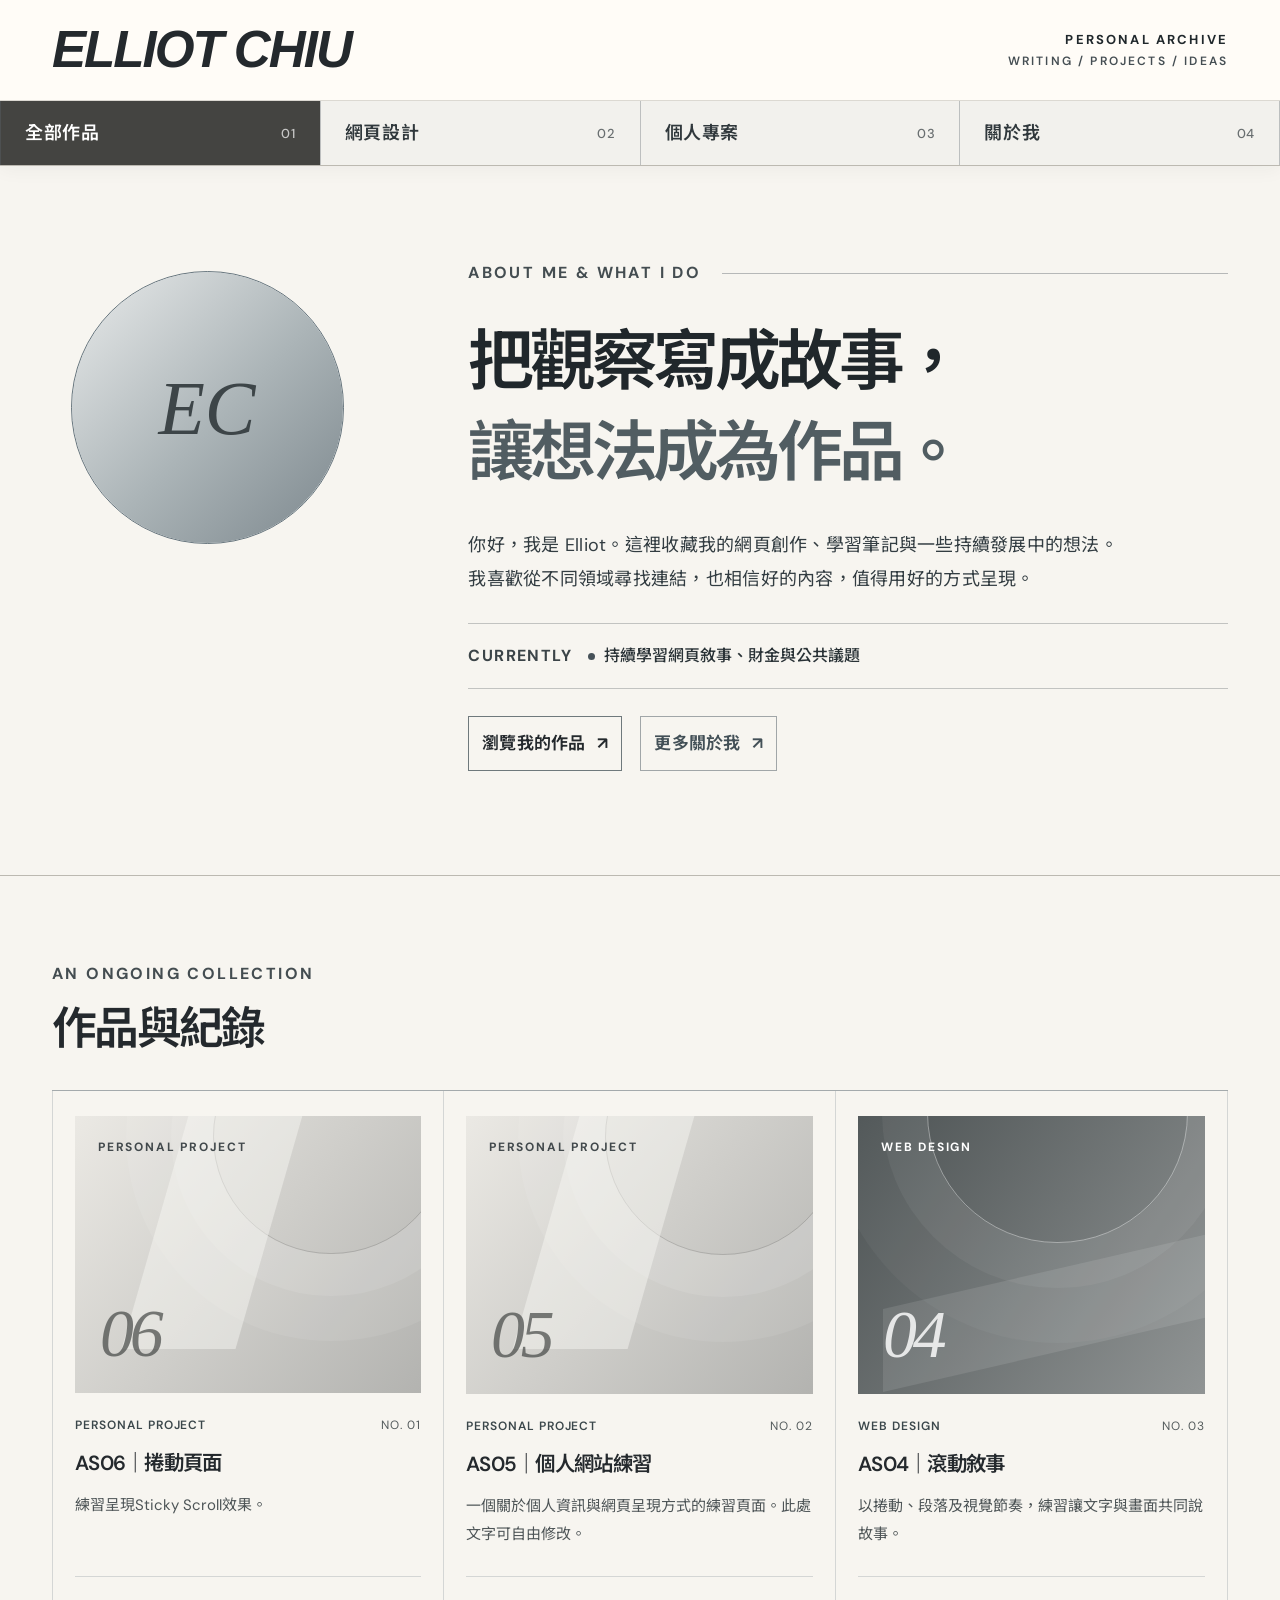
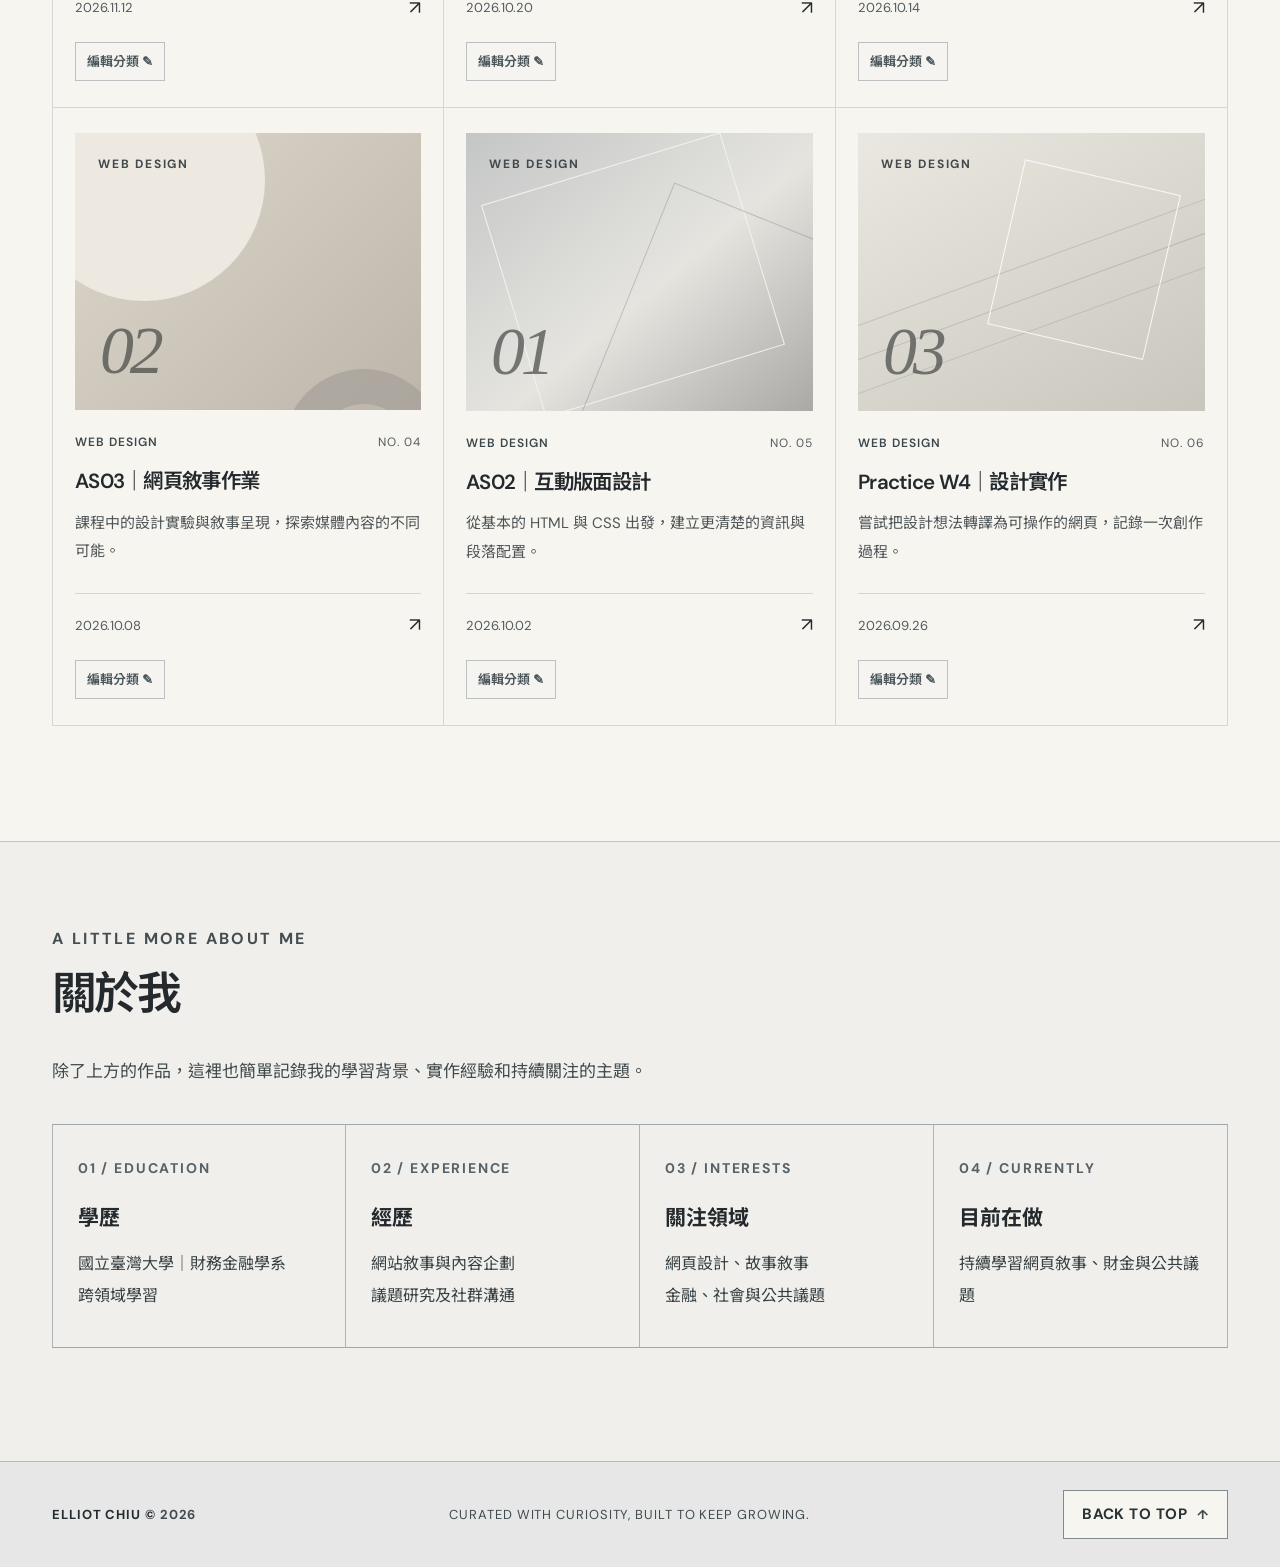
==== commit 16e89003: "Update index.html" ====
--- a/index.html
+++ b/index.html
@@ -24,6 +24,18 @@
 <!--【編輯區 B】作品資料。categories 可複選 web / personal；也可在網頁勾選分類並匯出整份 HTML -->
 <script id="works-data" type="application/json">[
   {
+    "title": "AS06｜捲動頁面",
+    "description": "練習呈現Sticky Scroll效果。",
+    "date": "2026-11-12",
+    "categories": [
+      "personal"
+    ],
+    "url": "as05/",
+    "image": "",
+    "style": "wind",
+    "short": "06"
+  },
+  {
     "title": "AS05｜個人網站練習",
     "description": "一個關於個人資訊與網頁呈現方式的練習頁面。此處文字可自由修改。",
     "date": "2026-10-20",
@@ -48,6 +60,18 @@
     "short": "04"
   },
   {
+    "title": "Practice W4｜設計實作",
+    "description": "嘗試把設計想法轉譯為可操作的網頁，記錄一次創作過程。",
+    "date": "2026-09-26",
+    "categories": [
+      "web"
+    ],
+    "url": "practicew4/",
+    "image": "",
+    "style": "linen",
+    "short": "03"
+  },
+  {
     "title": "AS03｜網頁敘事作業",
     "description": "課程中的設計實驗與敘事呈現，探索媒體內容的不同可能。",
     "date": "2026-10-08",
@@ -57,7 +81,7 @@
     "url": "as03/",
     "image": "",
     "style": "sand",
-    "short": "03"
+    "short": "02"
   },
   {
     "title": "AS02｜互動版面設計",
@@ -69,19 +93,7 @@
     "url": "as02/",
     "image": "",
     "style": "fog",
-    "short": "02"
-  },
-  {
-    "title": "Practice W4｜設計實作",
-    "description": "嘗試把設計想法轉譯為可操作的網頁，記錄一次創作過程。",
-    "date": "2026-09-26",
-    "categories": [
-      "web"
-    ],
-    "url": "practicew4/",
-    "image": "",
-    "style": "linen",
-    "short": "W4"
+    "short": "01"
   }
 ]</script>
 <script>
@@ -116,4 +128,4 @@
 // 匯出整份 index.html：資料寫回 JSON script，無需額外檔案或秘密金鑰。
 document.getElementById('exportBtn').addEventListener('click',()=>{const cloned=document.documentElement.cloneNode(true);const data=cloned.querySelector('#works-data');const exported=originalWorks.map(orig=>{const current=works.find(w=>workKey(w)===workKey(orig));const {category,...rest}=orig;return {...rest,categories:current?current.categories:orig.categories||[orig.category].filter(Boolean)};});data.textContent=JSON.stringify(exported,null,2).replace(/</g,'\\u003c');const grid=cloned.querySelector('#cardGrid');grid.replaceChildren();cloned.querySelector('#emptyState').hidden=true;cloned.querySelector('#exportStrip').hidden=true;cloned.querySelector('#worksHeading').textContent='作品與紀錄';cloned.querySelectorAll('.nav-button[data-filter]').forEach(b=>{b.classList.toggle('is-active',b.dataset.filter==='all');b.setAttribute('aria-pressed',String(b.dataset.filter==='all'))});const blob=new Blob(['<!DOCTYPE html>\n'+cloned.outerHTML],{type:'text/html;charset=utf-8'});const url=URL.createObjectURL(blob);const a=document.createElement('a');a.href=url;a.download='index.html';document.body.append(a);a.click();a.remove();setTimeout(()=>URL.revokeObjectURL(url),1000);});
 saveChanges();renderWorks();
-</script></body></html>+</script></body></html>
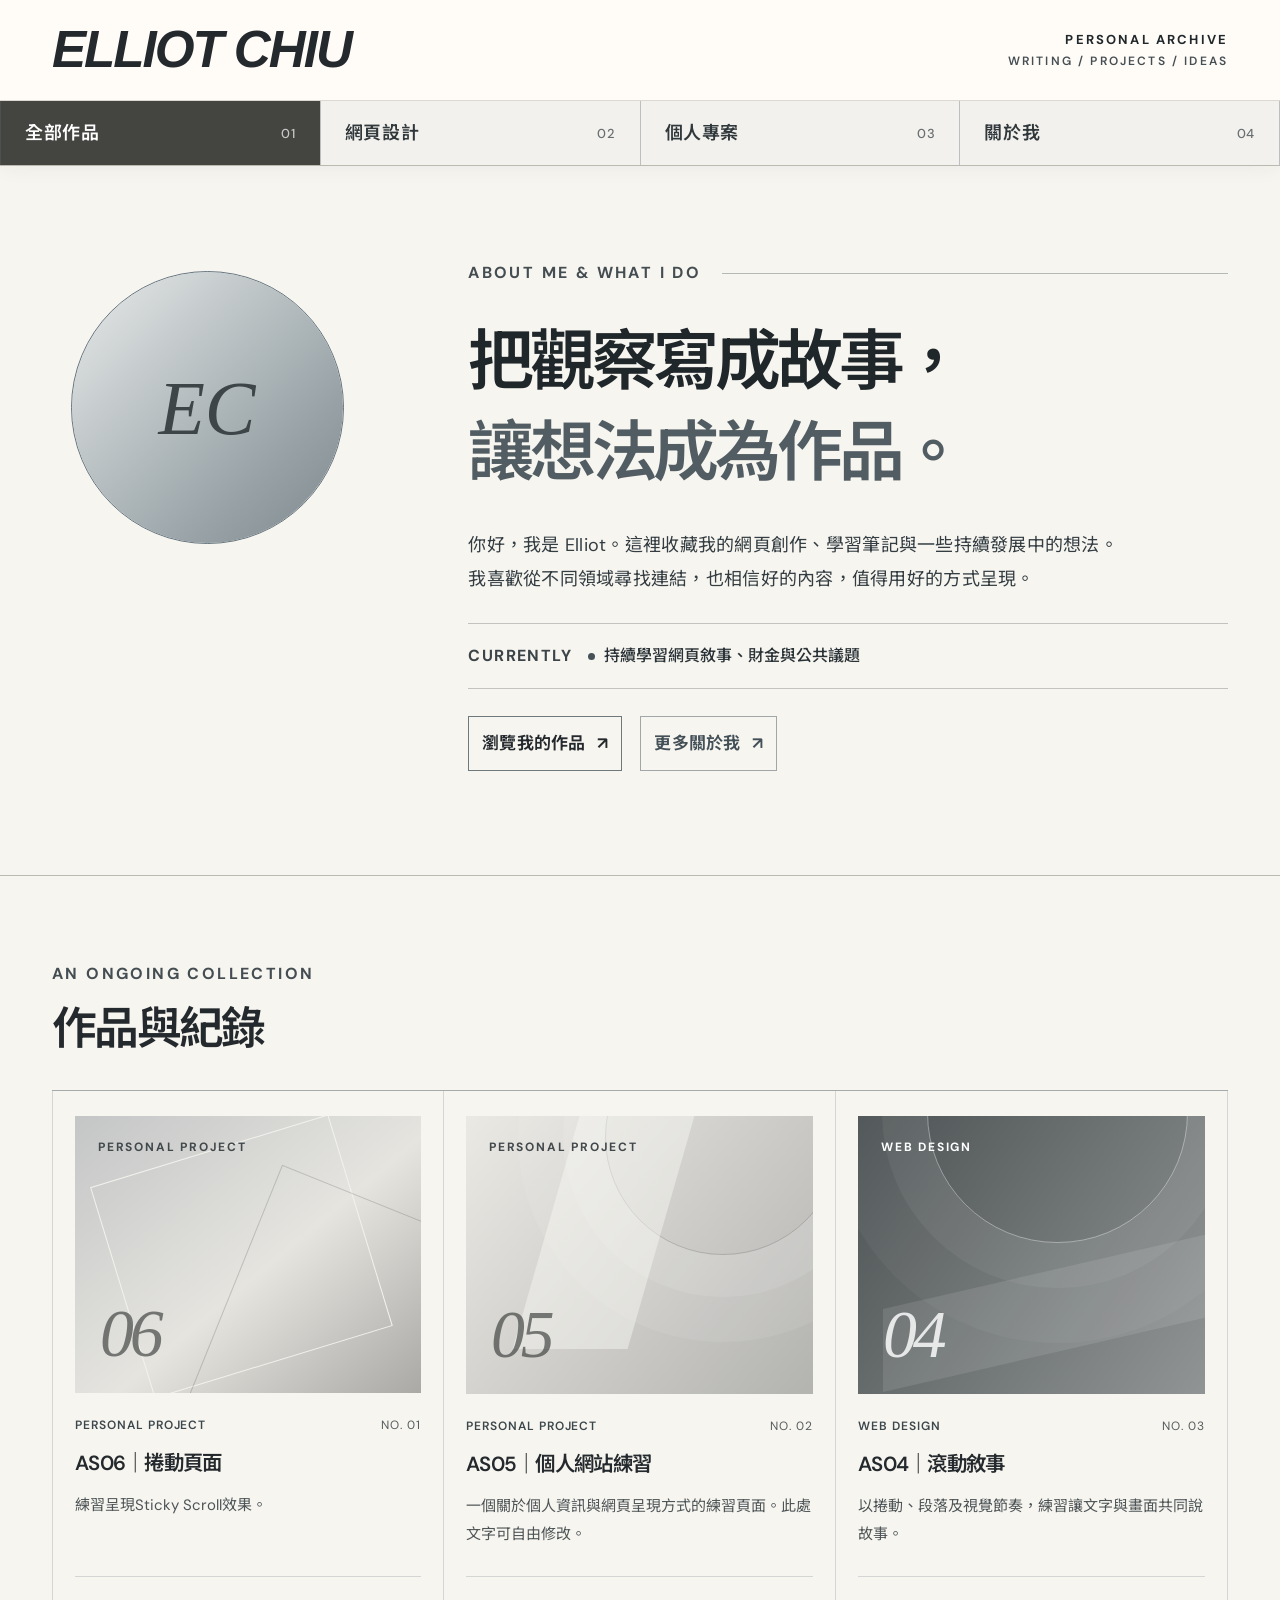
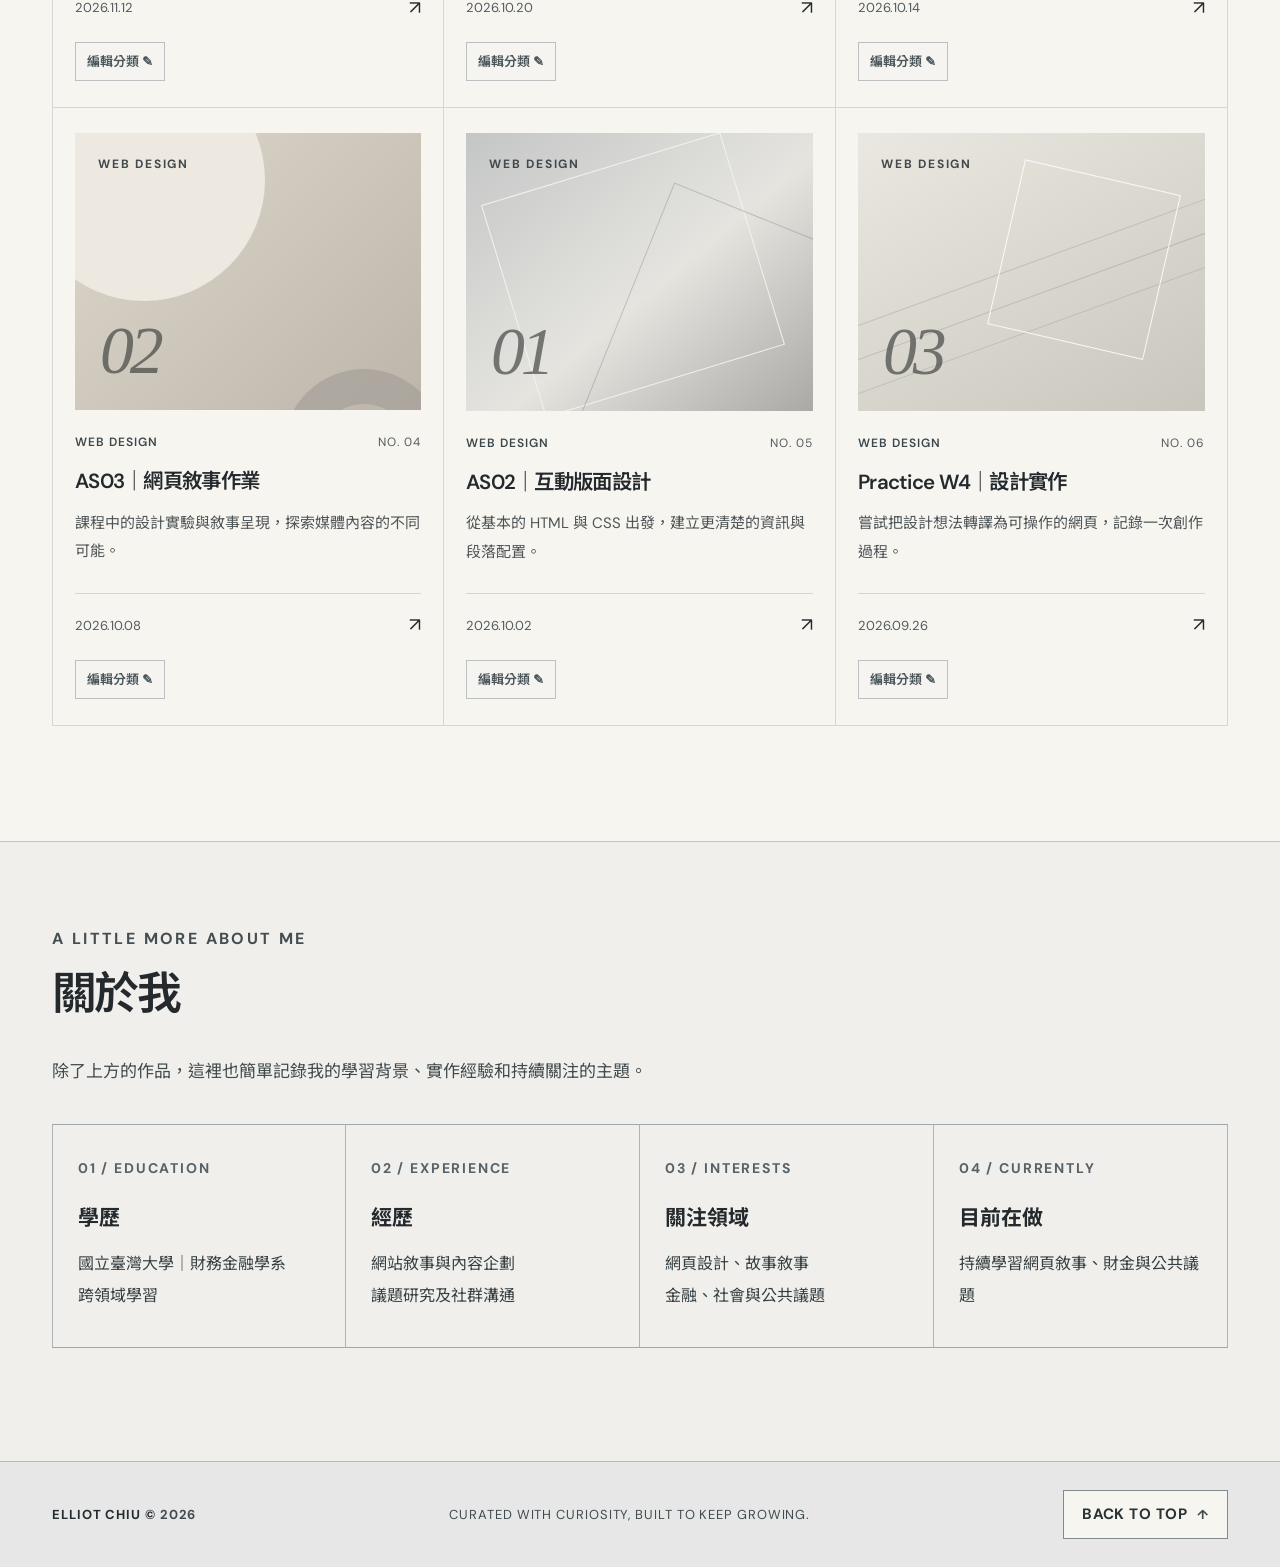
==== commit 1ff2ac21: "Update index.html" ====
--- a/index.html
+++ b/index.html
@@ -32,7 +32,7 @@
     ],
     "url": "as05/",
     "image": "",
-    "style": "wind",
+    "style": "fog",
     "short": "06"
   },
   {
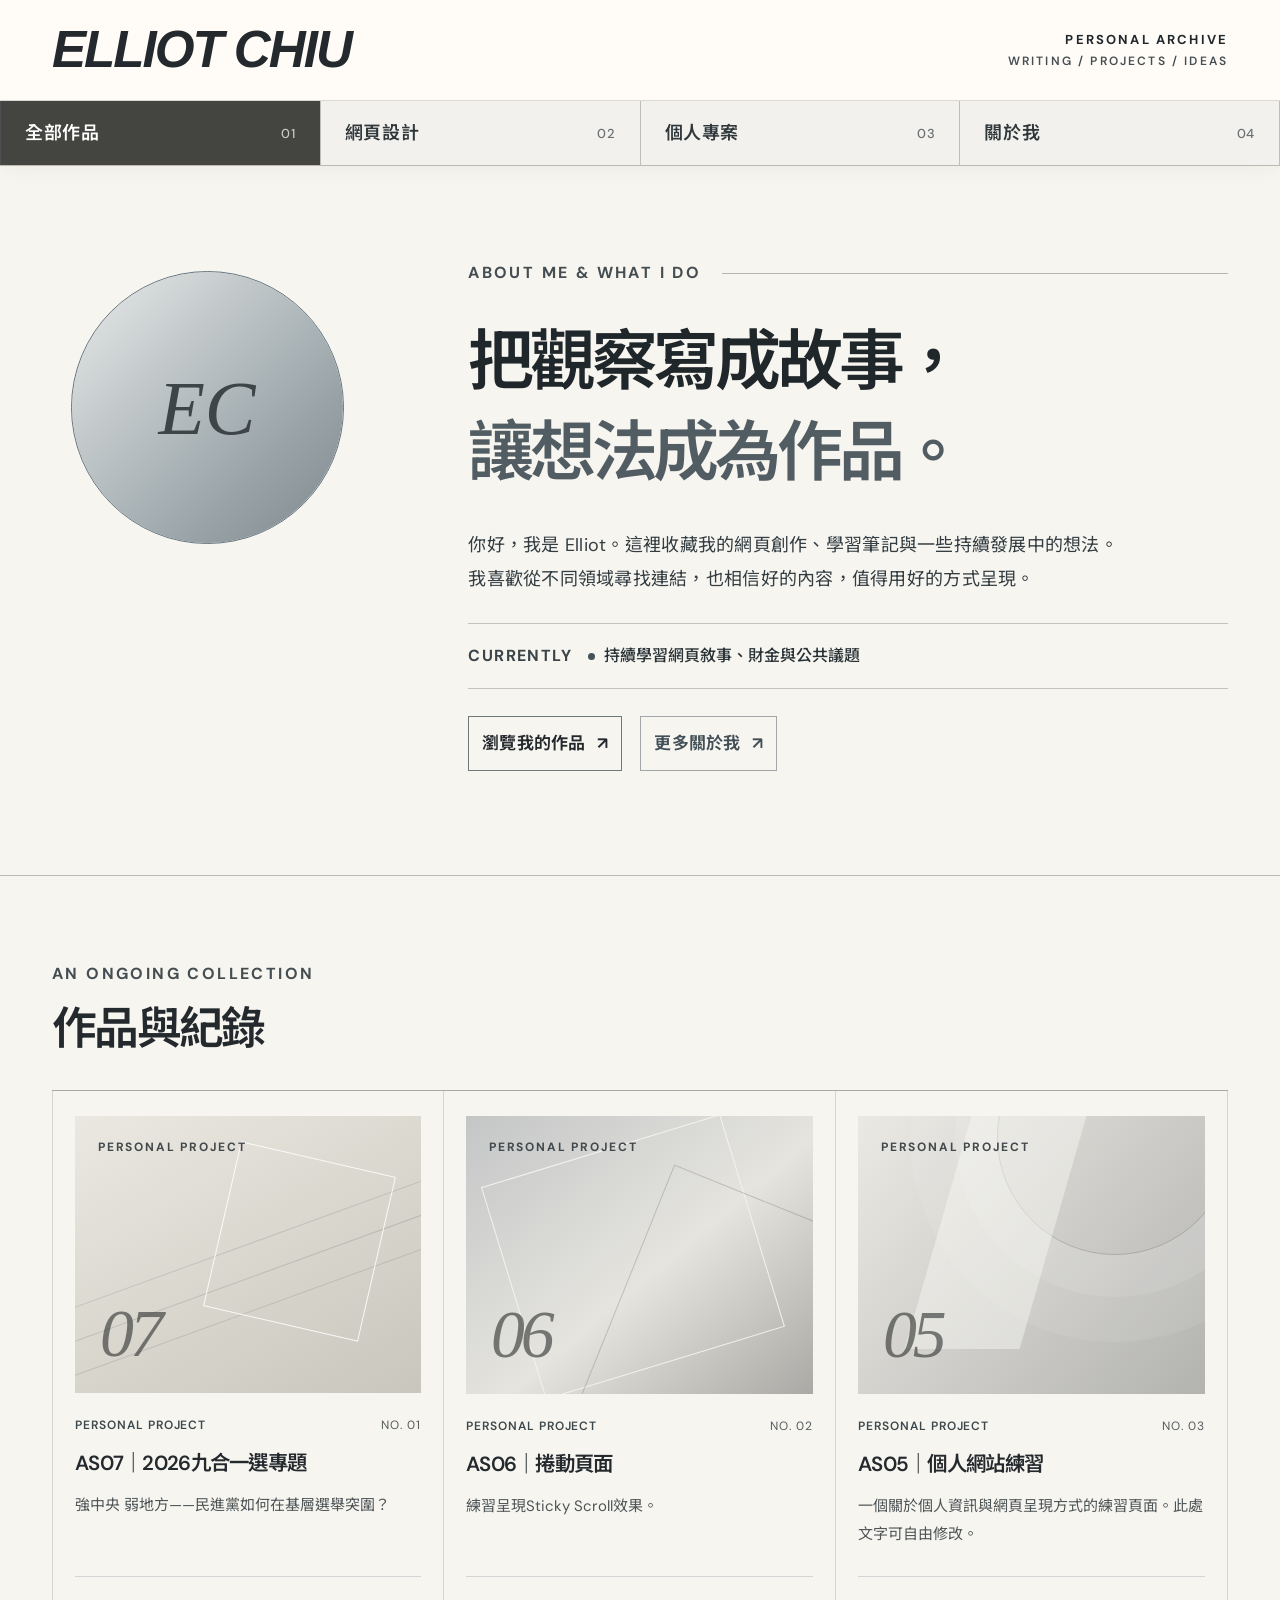
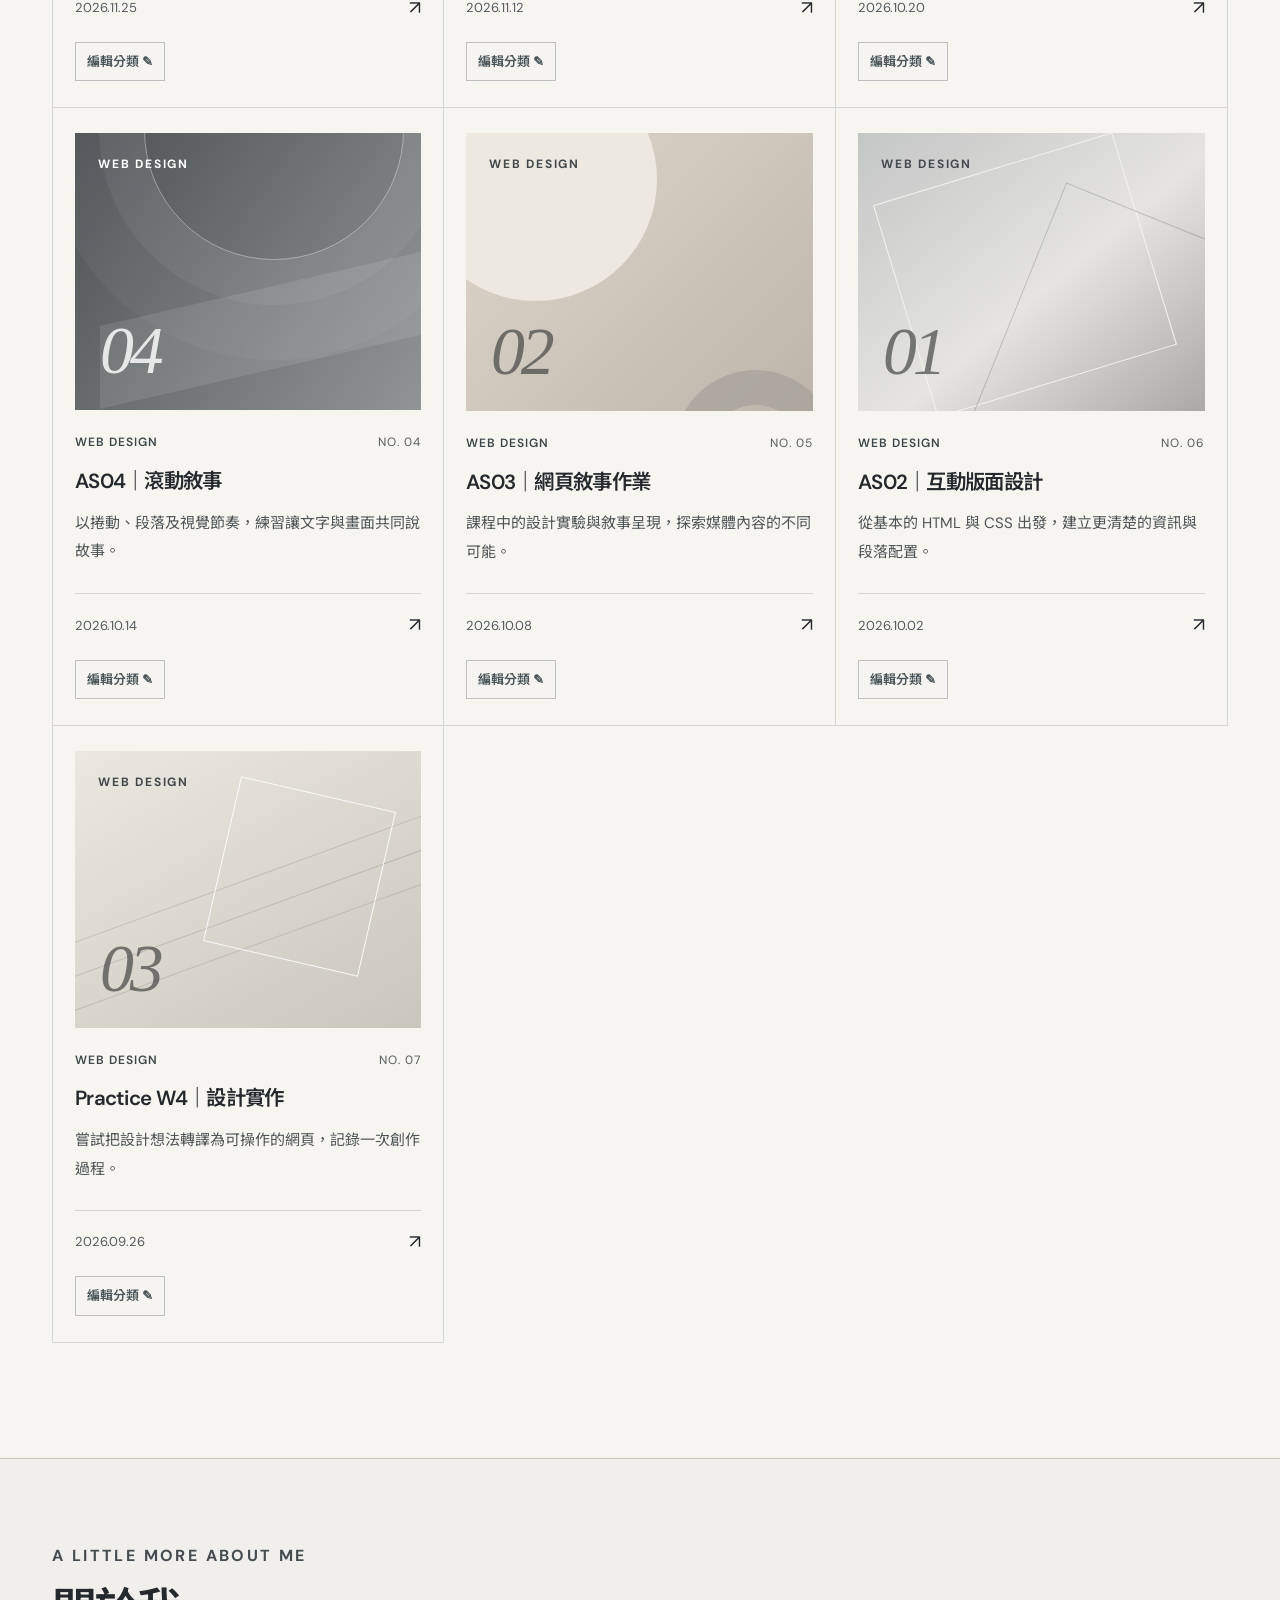
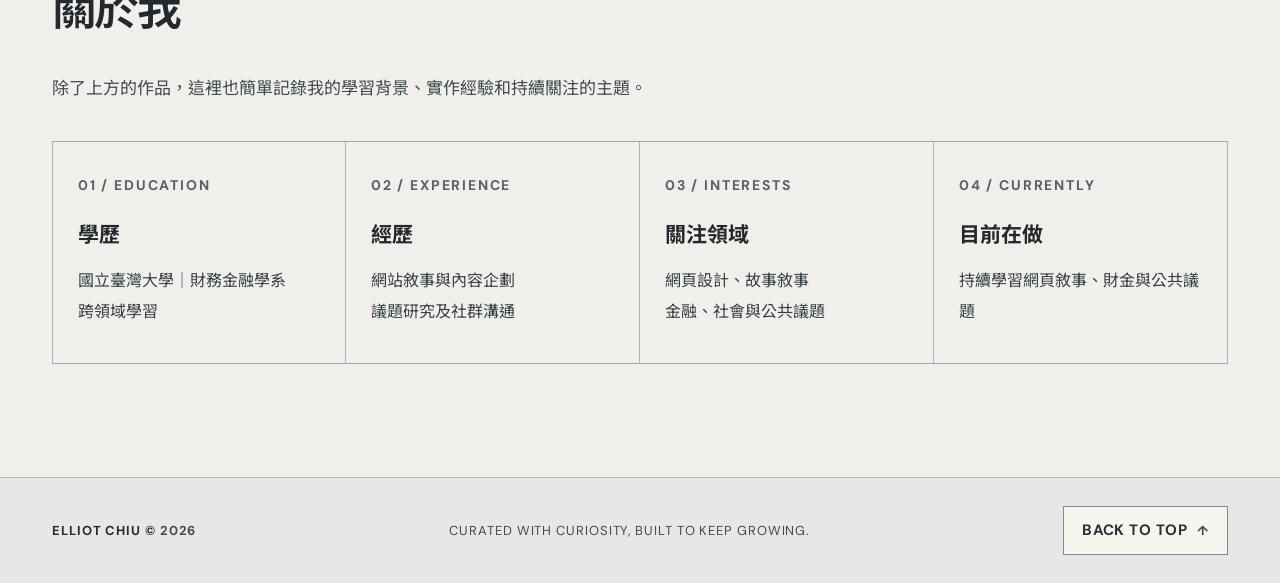
==== commit 83773143: "Add new work entry for AS07 project" ====
--- a/index.html
+++ b/index.html
@@ -24,13 +24,25 @@
 <!--【編輯區 B】作品資料。categories 可複選 web / personal；也可在網頁勾選分類並匯出整份 HTML -->
 <script id="works-data" type="application/json">[
   {
+    "title": "AS07｜2026九合一選專題",
+    "description": "強中央 弱地方——民進黨如何在基層選舉突圍？",
+    "date": "2026-11-25",
+    "categories": [
+      "personal"
+    ],
+    "url": "as07/",
+    "image": "",
+    "style": "linen",
+    "short": "07"
+   },
+   {
     "title": "AS06｜捲動頁面",
     "description": "練習呈現Sticky Scroll效果。",
     "date": "2026-11-12",
     "categories": [
       "personal"
     ],
-    "url": "as05/",
+    "url": "as06/",
     "image": "",
     "style": "fog",
     "short": "06"
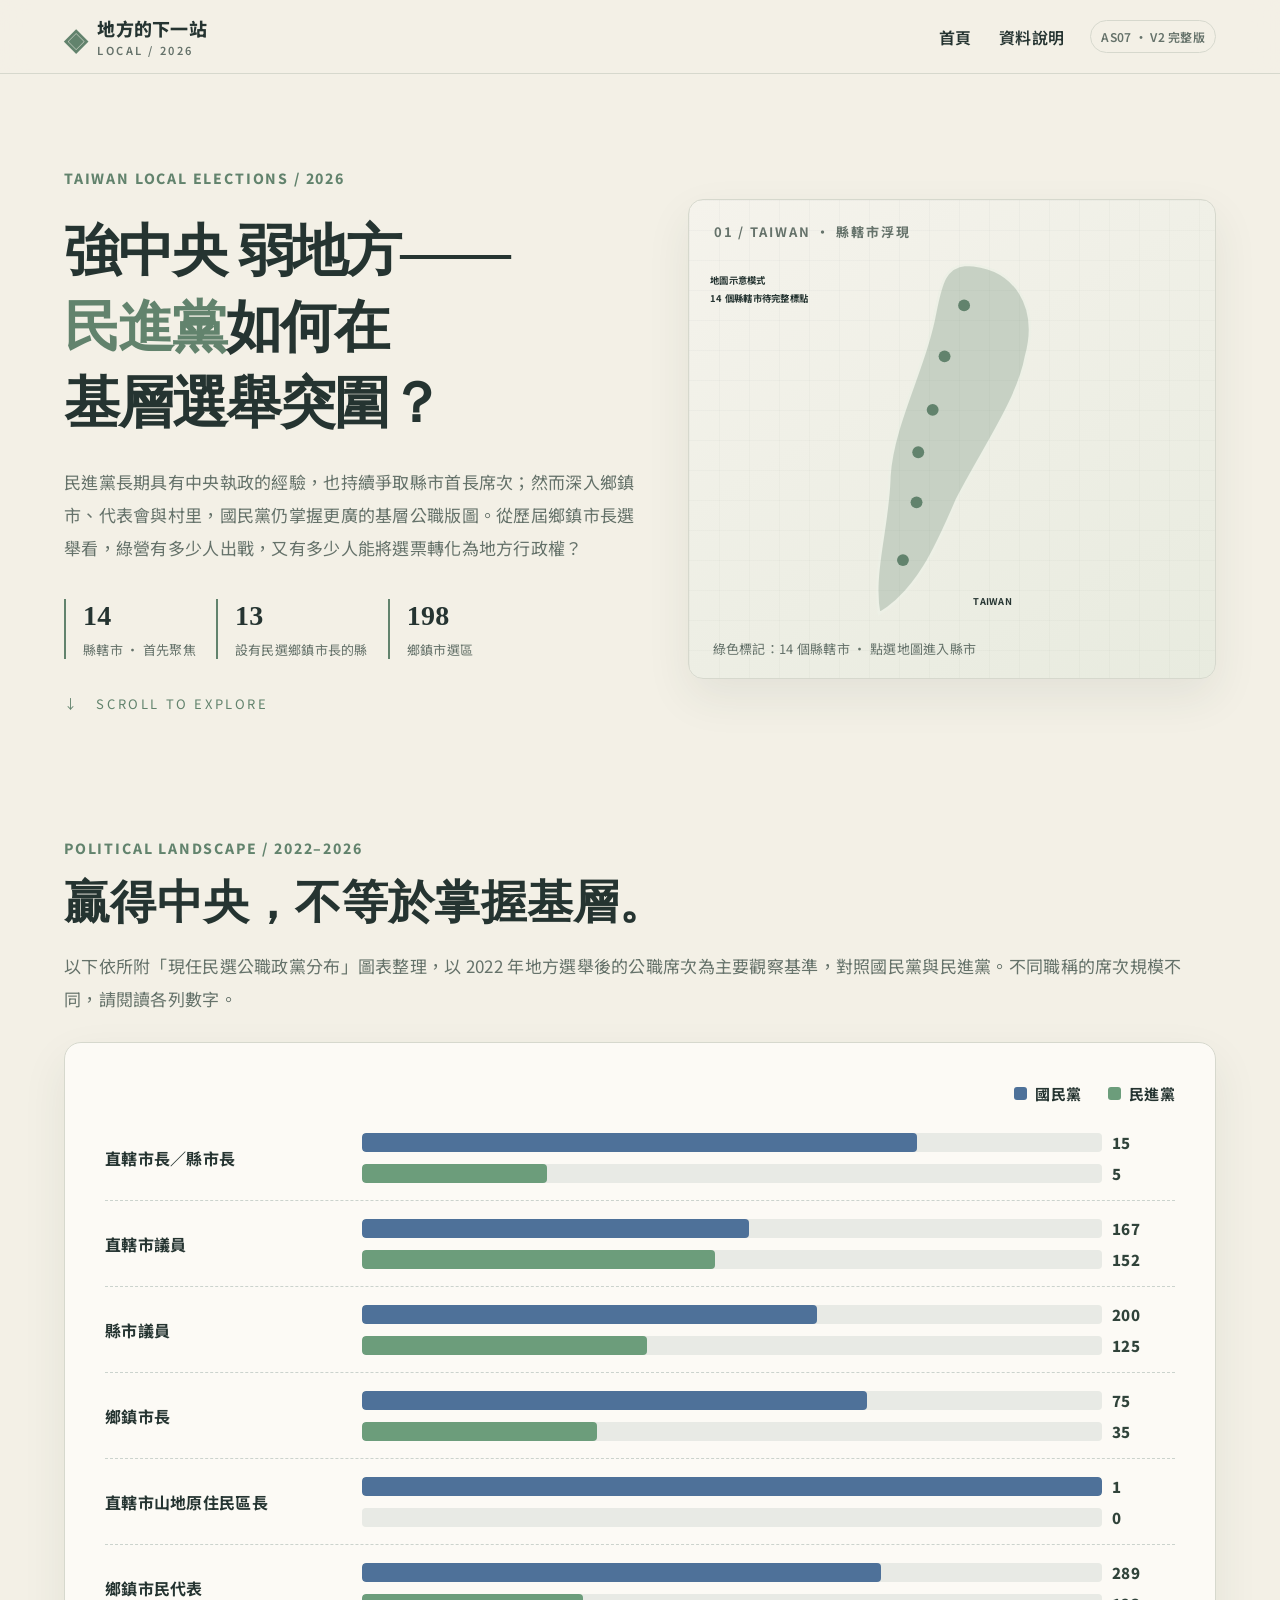
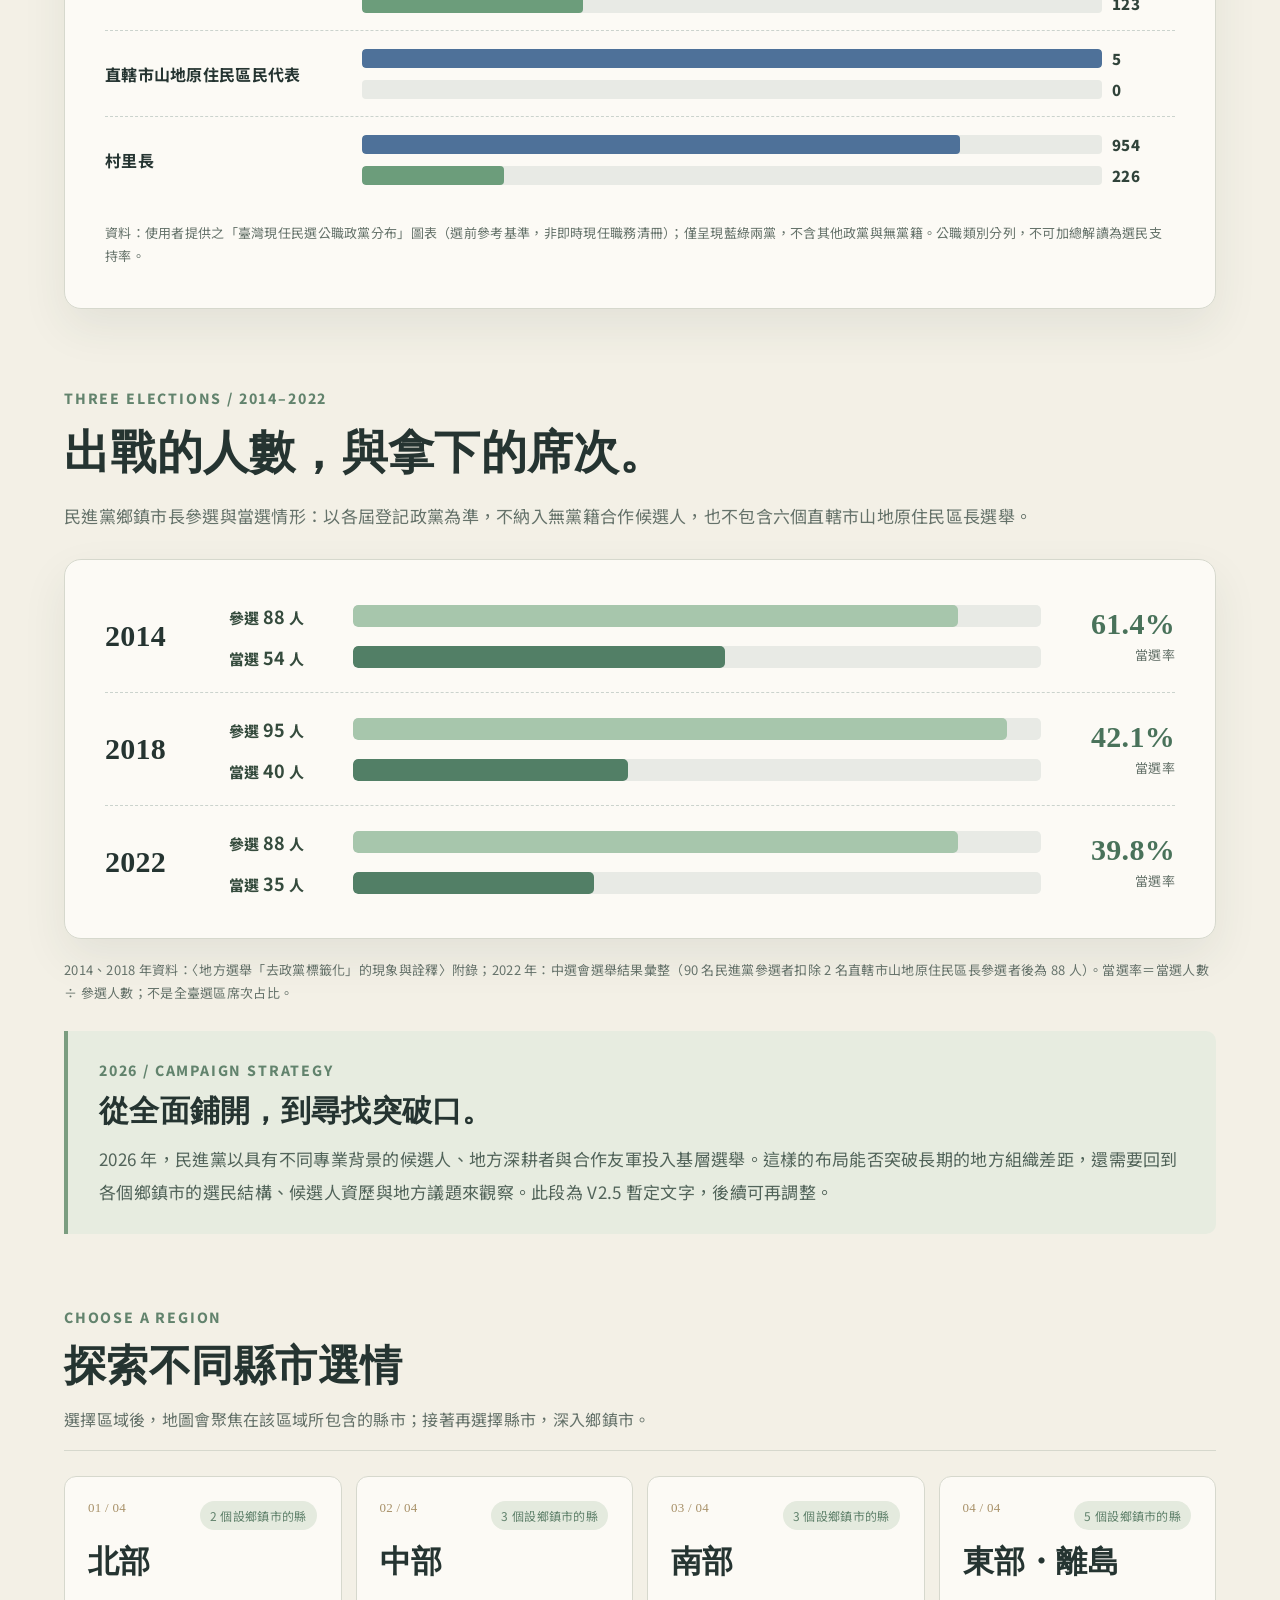
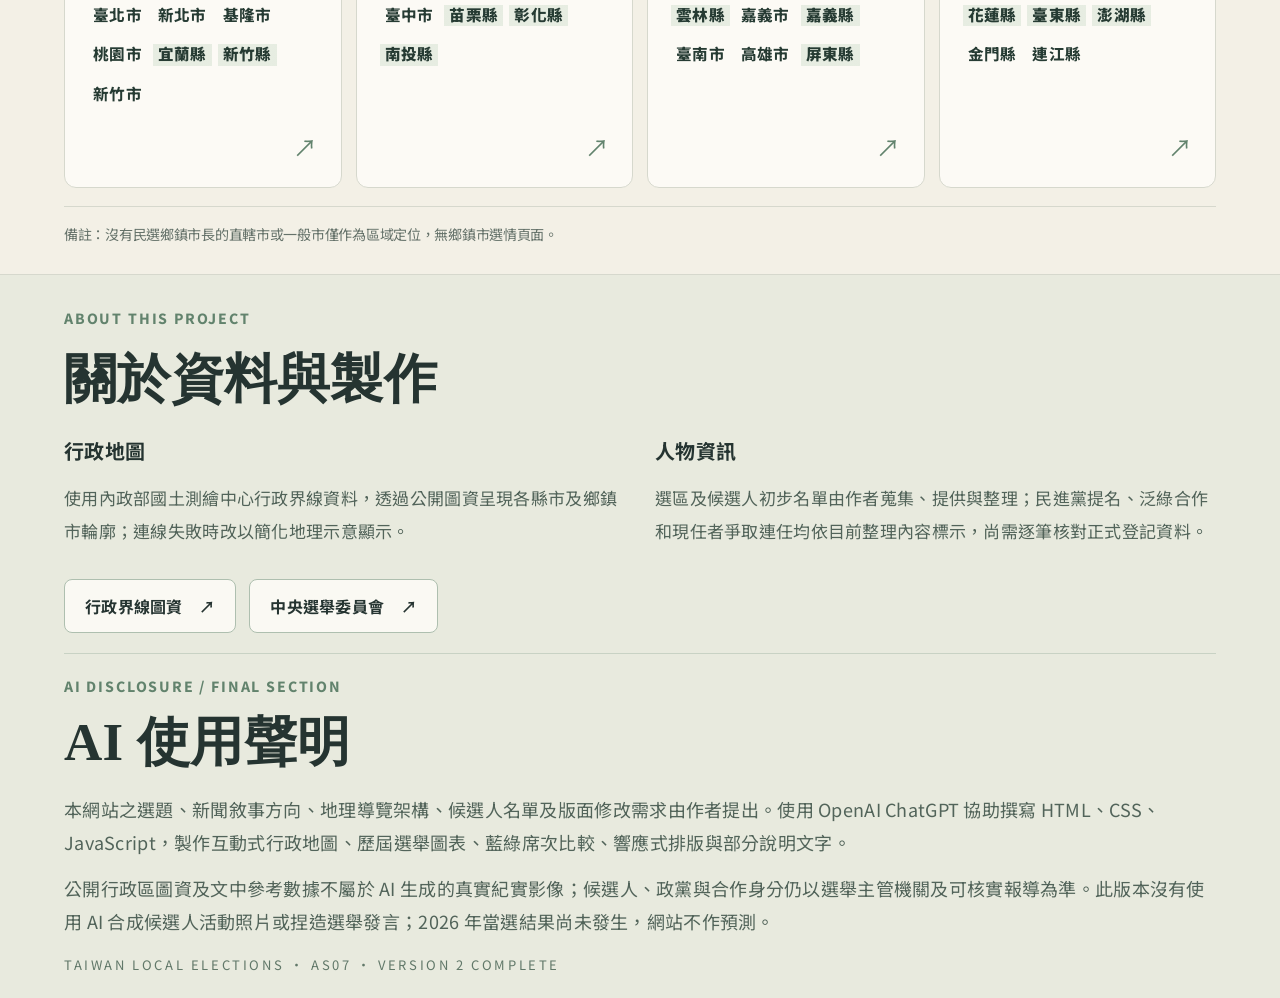
==== commit 8ba948a4: "Add files via upload" ====
--- a/index.html
+++ b/index.html
@@ -1,143 +1,28 @@
-<!DOCTYPE html>
-<html lang="zh-Hant"><head><meta charset="UTF-8"><meta name="viewport" content="width=device-width, initial-scale=1"><meta name="theme-color" content="#f7f5f0"><meta name="description" content="Elliot Chiu 的個人網站、作品紀錄與學習筆記。"><title>Elliot Chiu — Personal Archive</title>
-<link rel="preconnect" href="https://fonts.googleapis.com"><link rel="preconnect" href="https://fonts.gstatic.com" crossorigin><link href="https://fonts.googleapis.com/css2?family=DM+Sans:wght@400;500;600;700&family=Noto+Sans+TC:wght@400;500;600;700&display=swap" rel="stylesheet"><style>
-:root{--paper:#f7f5f0;--cream:#fffcf7;--ink:#24292d;--muted:#596165;--line:#d4d6d5;--line-dark:#a2a8ab;--sans:"DM Sans","Noto Sans TC",sans-serif}
-*,*::before,*::after{box-sizing:border-box}html{scroll-behavior:smooth;scroll-padding-top:185px}body{margin:0;background:var(--paper);color:var(--ink);font-family:var(--sans);line-height:1.8;-webkit-font-smoothing:antialiased}a{color:inherit;text-decoration:none}button{font:inherit}button,a{ -webkit-tap-highlight-color:transparent} :focus-visible{outline:3px solid #434d55;outline-offset:3px}.container{width:min(1390px,calc(100% - 104px));margin-inline:auto}
-/* 沿用現行米白背景、粗體斜字標與完整分割導覽 */
-.site-header{position:sticky;top:0;z-index:100;box-shadow:0 4px 18px rgba(30,39,44,.045)}.masthead{background:rgba(255,252,247,.97);border-bottom:1px solid #dcd9d2;backdrop-filter:blur(12px)}.masthead__top{min-height:100px;padding-block:12px;display:flex;align-items:center;justify-content:space-between;gap:24px}.wordmark{display:inline-block;white-space:nowrap;font-family:"Arial Black",Arial,sans-serif;font-size:clamp(32px,4vw,54px);font-weight:900;font-style:italic;letter-spacing:-.04em;line-height:1.1;color:#24292d}.masthead__detail{text-align:right;color:#454e53;font-size:12px;line-height:1.8;letter-spacing:.18em;font-weight:600}.masthead__detail strong{display:block;font-size:13px;color:#20282c}.nav-rail{background:#f0efeb;border-bottom:1px solid #bcb9b1}.nav-items{display:flex;align-items:stretch;overflow-x:auto;width:100%;scrollbar-width:thin}.nav-items::-webkit-scrollbar{height:4px}.nav-items::-webkit-scrollbar-thumb{background:#798388}.nav-button{display:flex;flex:1 0 0;min-width:170px;align-items:center;justify-content:space-between;border:0;border-left:1px solid rgba(93,103,110,.36);background:rgba(255,255,255,.10);color:#30383c;padding:16px 24px;text-align:left;font-size:18px;font-weight:600;letter-spacing:.035em;cursor:pointer;transition:background .2s,color .2s}.nav-button:last-child{border-right:1px solid rgba(93,103,110,.36)}.nav-button:hover{background:#e8e6e1}.nav-button.is-active{color:#fff;background:#444441}.nav-button__num{font-size:13px;opacity:.7;margin-left:16px;font-weight:500}
-.hero{position:relative;padding:93px 0 104px;border-bottom:1px solid #bcb9b1;background:var(--paper)}.hero-grid{display:grid;grid-template-columns:minmax(215px,310px) minmax(0,1fr);gap:clamp(60px,8.3vw,144px);align-items:start}.profile-side{padding:12px 0 0;display:flex;flex-direction:column;align-items:center}.avatar-shell{position:relative;width:min(100%,273px);aspect-ratio:1;border-radius:50%;padding:0;border:1.5px solid #68767e;background:#d9dee0;overflow:hidden;box-shadow:none}.avatar{width:100%;height:100%;border-radius:50%;overflow:hidden;display:grid;place-items:center;background:linear-gradient(135deg,#e9ebeb,#abb4b7 54%,#7c878d);color:#3d4548;font:italic 400 76px/1 Georgia,serif;box-shadow:none}.avatar img{width:100%;height:100%;display:block;object-fit:cover}.hero-content{min-width:0}.eyebrow{margin:0;color:#444d51;font-size:16px;font-weight:700;letter-spacing:.15em}.hero-content__overline{display:flex;align-items:center;gap:21px}.hero-content__overline::after{content:"";height:1px;flex:1;background:rgba(60,70,77,.35)}.hero-title{margin:29px 0;font-size:clamp(43px,5.15vw,78px);font-weight:600;letter-spacing:-.065em;line-height:1.38;color:#20272b}.hero-title em{font-style:normal;color:#515d62}.hero-description{max-width:750px;font-size:18px;color:#333d42;line-height:1.9;letter-spacing:.015em;white-space:pre-line}.status-line{display:flex;align-items:baseline;flex-wrap:wrap;gap:16px;margin-top:26px;padding:18px 0;border-top:1px solid rgba(72,80,85,.3);border-bottom:1px solid rgba(72,80,85,.3)}.status-line__label{white-space:nowrap;color:#3b4448;font-size:16px;font-weight:700;letter-spacing:.09em}.status-line__text{font-size:16px;font-weight:500;color:#293236}.status-dot{display:inline-block;width:7px;height:7px;margin-right:9px;vertical-align:middle;border-radius:50%;background:#465158}.hero-actions{display:flex;align-items:center;flex-wrap:wrap;gap:18px;margin-top:27px}.text-link{display:inline-flex;align-items:center;gap:12px;padding:11px 13px;border:1px solid #6f797c;font-size:17px;font-weight:650;letter-spacing:.01em;transition:background .2s}.text-link:hover{background:#e6e7e6}.text-link--secondary{color:#435057;border-color:#a1a6a8}
-.portfolio{padding:84px 0 115px;background:var(--paper);scroll-margin-top:25px}.section-heading{display:flex;justify-content:space-between;align-items:end;gap:22px;margin-bottom:32px}.section-title{margin:11px 0 0;font-size:clamp(32px,3.5vw,51px);line-height:1.3;font-weight:600;letter-spacing:-.06em}.portfolio-rule{height:1px;background:#a4aaac}.card-grid{display:grid;grid-template-columns:repeat(3,minmax(0,1fr))}.work-card{min-width:0;display:flex;flex-direction:column;padding:25px 22px 26px;border-bottom:1px solid var(--line);border-right:1px solid var(--line);transition:background .25s}.work-card:nth-child(3n+1){border-left:1px solid var(--line)}.work-card:hover{background:#eae9e5}.work-card__main{display:flex;flex:1;flex-direction:column;min-width:0;cursor:pointer}.work-card__main:hover .cover-art__image{transform:scale(1.05)}.work-card__main:hover .card-arrow{transform:translate(3px,-3px)}.cover-art{position:relative;isolation:isolate;overflow:hidden;width:100%;aspect-ratio:5/4;background:#d2d1cd;display:flex;align-items:end;padding:25px}.cover-art::before,.cover-art::after{content:"";position:absolute;z-index:-1;pointer-events:none}.cover-art--stone{background:linear-gradient(130deg,#ebe9e4 0%,#b3b3b0 100%)}.cover-art--stone::before{width:68%;aspect-ratio:1;border:1px solid rgba(65,65,65,.2);border-radius:50%;top:-35%;right:-8%;box-shadow:0 0 0 42px rgba(255,255,255,.09),0 0 0 87px rgba(255,255,255,.07)}.cover-art--stone::after{width:33%;height:84%;background:rgba(249,248,244,.45);top:0;left:23%;transform:skew(-16deg)}.cover-art--fog{background:linear-gradient(140deg,#c4c6c6,#e5e4df 55%,#aaa9a5)}.cover-art--fog::before{width:72%;height:80%;top:11%;left:12%;border:1px solid #f4f2ed;transform:rotate(-17deg)}.cover-art--fog::after{width:67%;height:90%;top:30%;right:-11%;border:1px solid rgba(80,80,80,.25);transform:rotate(22deg)}.cover-art--sand{background:linear-gradient(135deg,#ded8cc,#bdb5aa)}.cover-art--sand::before{width:70%;aspect-ratio:1;background:#ede8e0;border-radius:50%;top:-27%;left:-15%}.cover-art--sand::after{width:47%;aspect-ratio:1;border:35px solid #a39f98;border-radius:50%;bottom:-44%;right:-7%;opacity:.65}.cover-art--ink{background:linear-gradient(125deg,#4d5354,#909494)}.cover-art--ink::before{width:75%;aspect-ratio:1;border:1px solid rgba(255,255,255,.4);border-radius:50%;top:-48%;left:20%;box-shadow:0 0 0 45px rgba(255,255,255,.05),0 0 0 100px rgba(255,255,255,.035)}.cover-art--ink::after{width:100%;height:30%;background:rgba(255,255,255,.1);bottom:15%;transform:skewY(-13deg)}.cover-art--linen{background:linear-gradient(150deg,#ebe8e1,#c9c6bd)}.cover-art--linen::before{width:200%;height:1px;background:rgba(90,90,90,.22);top:45%;left:-20%;transform:rotate(-20deg);box-shadow:0 32px 0 rgba(90,90,90,.18),0 -32px 0 rgba(90,90,90,.18)}.cover-art--linen::after{width:46%;height:61%;border:1px solid rgba(255,255,255,.85);right:12%;top:15%;transform:rotate(13deg)}.cover-art__image{position:absolute;inset:0;width:100%;height:100%;object-fit:cover;transition:transform .45s;z-index:0}.cover-art__label{position:absolute;left:23px;top:21px;z-index:1;font-size:12px;font-weight:700;letter-spacing:.15em;color:#42494c}.cover-art--ink .cover-art__label{color:#fff}.cover-art__title{position:relative;z-index:1;font:italic 400 clamp(52px,5.3vw,86px)/1 Georgia,serif;color:rgba(57,60,59,.66);letter-spacing:-.06em}.cover-art--ink .cover-art__title{color:rgba(255,255,255,.82)}.cover-art.has-image .cover-art__label,.cover-art.has-image .cover-art__title{display:none}.card-meta{display:flex;align-items:center;justify-content:space-between;gap:15px;margin:22px 0 12px;font-size:12px;color:#555c5d;letter-spacing:.08em}.card-meta__category{color:#3b474b;font-weight:600}.card-title{font-size:clamp(19px,1.6vw,23px);line-height:1.5;font-weight:600;letter-spacing:-.035em;margin:0}.card-description{margin:12px 0 27px;font-size:15px;line-height:1.9;color:#4e5557;flex-grow:1}.card-bottom{display:flex;justify-content:space-between;align-items:center;padding-top:14px;border-top:1px solid var(--line);color:#525a5e;font-size:13px}.card-arrow{display:inline-flex;align-items:center;justify-content:center;font-size:19px;color:var(--ink);transition:transform .25s}.empty-state{border:1px solid var(--line);text-align:center;padding:65px 20px;color:#555;font-size:16px}.empty-state[hidden]{display:none}
-/* 自由勾選分類：僅瀏覽器本機記錄，下載 HTML 才可發布 */
-.card-edit{position:relative;margin-top:17px}.card-edit__toggle{display:inline-flex;align-items:center;gap:8px;border:1px solid #bcc0c0;color:#4a565a;background:#f5f4f0;font-size:13px;font-weight:600;padding:7px 11px;cursor:pointer}.card-edit__toggle:hover{background:#e0e2e1}.category-popover{position:absolute;bottom:calc(100% + 7px);left:0;z-index:10;min-width:220px;background:#fffcf7;border:1px solid #aab0b2;box-shadow:0 10px 28px rgba(36,41,45,.15);padding:14px 17px}.category-popover[hidden]{display:none}.category-popover strong{display:block;font-size:14px;margin-bottom:7px}.category-popover label{display:flex;align-items:center;gap:9px;font-size:15px;cursor:pointer;padding:6px 0}.category-popover input{accent-color:#444d51;width:17px;height:17px}.category-popover small{display:block;color:#667075;font-size:12px;margin-top:6px;line-height:1.5}.export-strip{display:flex;align-items:center;justify-content:space-between;gap:16px;flex-wrap:wrap;padding:17px 20px;background:#ebece9;border:1px solid #c9cecd;margin-top:28px}.export-strip p{font-size:14px;color:#485257;margin:0}.export-strip button{border:1px solid #525d61;background:#424b4f;color:white;font-weight:650;padding:9px 15px;cursor:pointer}.export-strip button:hover{background:#293238}.export-strip[hidden]{display:none}
-.about-details{padding:83px 0 113px;border-top:1px solid #c6c2bc;background:#f0efeb}.about-intro{max-width:820px;margin:12px 0 37px;font-size:17px;color:#414b4e;line-height:1.9}.about-grid{display:grid;grid-template-columns:repeat(4,minmax(0,1fr));border-top:1px solid #9ea7ab;border-bottom:1px solid #9ea7ab}.about-tile{padding:29px 25px 36px;min-height:210px;border-right:1px solid #adb5b8}.about-tile:first-child{border-left:1px solid #adb5b8}.about-tile__num{font-size:14px;font-weight:700;color:#566168;letter-spacing:.13em}.about-tile h3{margin:21px 0 15px;font-size:21px;line-height:1.4;font-weight:700}.about-tile p{margin:0;font-size:16px;line-height:1.95;white-space:pre-line;color:#364044}.footer{background:#e6e7e6;border-top:1px solid #bcb9b1}.footer-inner{display:flex;flex-wrap:wrap;align-items:center;justify-content:space-between;gap:12px 24px;padding:28px 0}.footer-inner span{font-size:13px;letter-spacing:.07em;color:#414b50}.footer-name{font-weight:700;color:#252c30!important}.back-top{display:inline-flex;align-items:center;gap:10px;border:1px solid #818b8e;padding:10px 18px;background:#f7f5f0;color:#293236;font-size:15px;font-weight:700;letter-spacing:.03em}.back-top:hover{background:#fff}
-@media(max-width:1100px){.container{width:calc(100% - 72px)}.hero-grid{grid-template-columns:230px minmax(0,1fr);gap:54px}.hero-title{font-size:clamp(42px,5.4vw,62px)}.about-grid{grid-template-columns:repeat(2,minmax(0,1fr))}.about-tile:nth-child(odd){border-left:1px solid #adb5b8}.about-tile:nth-child(-n+2){border-bottom:1px solid #adb5b8}.card-grid{grid-template-columns:repeat(2,minmax(0,1fr))}.work-card:nth-child(3n+1){border-left:none}.work-card:nth-child(2n+1){border-left:1px solid var(--line)}}
-@media(max-width:720px){html{scroll-padding-top:145px}.container{width:calc(100% - 38px)}.masthead__top{min-height:80px}.wordmark{font-size:30px}.masthead__detail{font-size:9px;letter-spacing:.09em}.masthead__detail strong{font-size:10px}.nav-button{flex:0 0 auto;min-width:146px;padding:12px 16px;font-size:16px}.nav-button__num{font-size:11px}.hero{padding:51px 0 63px}.hero-grid{grid-template-columns:1fr;gap:42px}.profile-side{padding:0;align-items:flex-start}.avatar-shell{width:156px}.avatar{font-size:50px}.hero-title{font-size:clamp(38px,9.5vw,59px);margin:19px 0}.eyebrow{font-size:14px}.hero-description{font-size:16px;line-height:1.8}.status-line{gap:9px;margin-top:22px}.status-line__label,.status-line__text{font-size:14px}.hero-actions{gap:11px}.text-link{font-size:15px;padding:9px 12px}.portfolio{padding:58px 0 72px}.card-grid{grid-template-columns:1fr}.work-card{border-left:1px solid var(--line)!important}.about-details{padding:58px 0 72px}.about-grid{grid-template-columns:1fr}.about-tile{min-height:0;padding:25px 23px 27px;border-left:1px solid #adb5b8;border-bottom:1px solid #adb5b8}.about-tile:last-child{border-bottom:0}.about-tile h3{margin:13px 0 9px}.about-intro{font-size:16px}.footer-inner{padding:25px 0}.back-top{margin-left:auto}}@media(max-width:390px){.masthead__detail{display:none}.wordmark{font-size:30px}}@media(prefers-reduced-motion:reduce){html{scroll-behavior:auto}*,*::before,*::after{transition:none!important}}
-</style></head>
-<body><div class="site-header"><header class="masthead"><div class="container masthead__top"><a href="#home" class="wordmark" aria-label="Elliot Chiu 首頁">ELLIOT CHIU</a><div class="masthead__detail"><strong>PERSONAL ARCHIVE</strong>WRITING / PROJECTS / IDEAS</div></div></header>
-<nav class="nav-rail" aria-label="網站分類"><div class="container nav-items"><button class="nav-button is-active" type="button" data-filter="all" aria-pressed="true">全部作品 <span class="nav-button__num">01</span></button><button class="nav-button" type="button" data-filter="web" aria-pressed="false">網頁設計 <span class="nav-button__num">02</span></button><button class="nav-button" type="button" data-filter="personal" aria-pressed="false">個人專案 <span class="nav-button__num">03</span></button><button class="nav-button" type="button" data-scroll="about">關於我 <span class="nav-button__num">04</span></button></div></nav></div>
-<main><section class="hero" id="home" aria-label="個人介紹"><div class="container hero-grid"><div class="profile-side"><div class="avatar-shell"><div class="avatar" id="avatar"><span id="avatarInitials">EC</span></div></div></div><div class="hero-content"><div class="hero-content__overline"><p class="eyebrow">ABOUT ME &amp; WHAT I DO</p></div><h1 class="hero-title" id="heroTitle">把觀察寫成故事，<br><em>讓想法成為作品。</em></h1><div class="hero-description" id="heroDescription"></div><div class="status-line"><span class="status-line__label">CURRENTLY</span><span class="status-line__text"><span class="status-dot"></span><span id="currentStatus"></span></span></div><div class="hero-actions"><a class="text-link" href="#works">瀏覽我的作品 <span aria-hidden="true">↗</span></a><a class="text-link text-link--secondary" href="#about">更多關於我 <span aria-hidden="true">↗</span></a></div></div></div></section>
-<section class="portfolio" id="works" aria-label="作品與連結"><div class="container"><div class="section-heading"><div><p class="eyebrow">AN ONGOING COLLECTION</p><h2 class="section-title" id="worksHeading">作品與紀錄</h2></div></div><div class="portfolio-rule"></div><div class="card-grid" id="cardGrid"></div><div class="empty-state" id="emptyState" hidden>目前這個分類還沒有作品，之後會慢慢更新。</div><div class="export-strip" id="exportStrip" hidden><p>分類已在此瀏覽器修改。要正式更新公開首頁，下載新版 HTML 並上傳覆蓋 GitHub 根目錄的 index.html。</p><button id="exportBtn" type="button">↓ 下載更新版 HTML</button></div></div></section>
-<section class="about-details" id="about" aria-label="關於我與學經歷"><div class="container"><div class="section-heading"><div><p class="eyebrow">A LITTLE MORE ABOUT ME</p><h2 class="section-title">關於我</h2></div></div><p class="about-intro">除了上方的作品，這裡也簡單記錄我的學習背景、實作經驗和持續關注的主題。</p><div class="about-grid"><div class="about-tile"><span class="about-tile__num">01 / EDUCATION</span><h3>學歷</h3><p id="education"></p></div><div class="about-tile"><span class="about-tile__num">02 / EXPERIENCE</span><h3>經歷</h3><p id="experience"></p></div><div class="about-tile"><span class="about-tile__num">03 / INTERESTS</span><h3>關注領域</h3><p id="interests"></p></div><div class="about-tile"><span class="about-tile__num">04 / CURRENTLY</span><h3>目前在做</h3><p id="statusDetail"></p></div></div></div></section></main>
-<footer class="footer"><div class="container footer-inner"><span class="footer-name">ELLIOT CHIU © <span id="year"></span></span><span>CURATED WITH CURIOSITY, BUILT TO KEEP GROWING.</span><a href="#home" class="back-top">BACK TO TOP <span aria-hidden="true">↑</span></a></div></footer>
-<!--【編輯區 A】個人介紹，與目前公開網站的資料一致 -->
-<script id="profile-data" type="application/json">{"initials": "EC", "photo": "", "headlineFirst": "把觀察寫成故事，", "headlineSecond": "讓想法成為作品。", "introduction": "你好，我是 Elliot。這裡收藏我的網頁創作、學習筆記與一些持續發展中的想法。\n我喜歡從不同領域尋找連結，也相信好的內容，值得用好的方式呈現。", "status": "持續學習網頁敘事、財金與公共議題", "education": "國立臺灣大學｜財務金融學系\n跨領域學習", "experience": "網站敘事與內容企劃\n議題研究及社群溝通", "interests": "網頁設計、故事敘事\n金融、社會與公共議題"}</script>
-<!--【編輯區 B】作品資料。categories 可複選 web / personal；也可在網頁勾選分類並匯出整份 HTML -->
-<script id="works-data" type="application/json">[
-  {
-    "title": "AS07｜2026九合一選專題",
-    "description": "強中央 弱地方——民進黨如何在基層選舉突圍？",
-    "date": "2026-11-25",
-    "categories": [
-      "personal"
-    ],
-    "url": "as07/",
-    "image": "",
-    "style": "linen",
-    "short": "07"
-   },
-   {
-    "title": "AS06｜捲動頁面",
-    "description": "練習呈現Sticky Scroll效果。",
-    "date": "2026-11-12",
-    "categories": [
-      "personal"
-    ],
-    "url": "as06/",
-    "image": "",
-    "style": "fog",
-    "short": "06"
-  },
-  {
-    "title": "AS05｜個人網站練習",
-    "description": "一個關於個人資訊與網頁呈現方式的練習頁面。此處文字可自由修改。",
-    "date": "2026-10-20",
-    "categories": [
-      "personal"
-    ],
-    "url": "as05/",
-    "image": "",
-    "style": "stone",
-    "short": "05"
-  },
-  {
-    "title": "AS04｜滾動敘事",
-    "description": "以捲動、段落及視覺節奏，練習讓文字與畫面共同說故事。",
-    "date": "2026-10-14",
-    "categories": [
-      "web"
-    ],
-    "url": "as04/",
-    "image": "",
-    "style": "ink",
-    "short": "04"
-  },
-  {
-    "title": "Practice W4｜設計實作",
-    "description": "嘗試把設計想法轉譯為可操作的網頁，記錄一次創作過程。",
-    "date": "2026-09-26",
-    "categories": [
-      "web"
-    ],
-    "url": "practicew4/",
-    "image": "",
-    "style": "linen",
-    "short": "03"
-  },
-  {
-    "title": "AS03｜網頁敘事作業",
-    "description": "課程中的設計實驗與敘事呈現，探索媒體內容的不同可能。",
-    "date": "2026-10-08",
-    "categories": [
-      "web"
-    ],
-    "url": "as03/",
-    "image": "",
-    "style": "sand",
-    "short": "02"
-  },
-  {
-    "title": "AS02｜互動版面設計",
-    "description": "從基本的 HTML 與 CSS 出發，建立更清楚的資訊與段落配置。",
-    "date": "2026-10-02",
-    "categories": [
-      "web"
-    ],
-    "url": "as02/",
-    "image": "",
-    "style": "fog",
-    "short": "01"
-  }
-]</script>
-<script>
-
-'use strict';
-const profile=JSON.parse(document.getElementById('profile-data').textContent);
-const originalWorks=JSON.parse(document.getElementById('works-data').textContent);
-const STORAGE_KEY='elliot-homepage-v2-categories';
-const validCats=['web','personal'];
-const workKey=(item)=>item.url+'|'+item.title;
-const overrides=(()=>{try{return JSON.parse(localStorage.getItem(STORAGE_KEY)||'{}')}catch{return {}}})();
-const works=originalWorks.map(w=>({...w,categories:Array.isArray(overrides[workKey(w)])?overrides[workKey(w)].filter(c=>validCats.includes(c)):w.categories||[w.category].filter(Boolean)}));
-const avatar=document.getElementById('avatar');
-document.getElementById('avatarInitials').textContent=profile.initials;
-if(profile.photo&&profile.photo.trim()){const img=document.createElement('img');img.src=profile.photo;img.alt='Elliot 的大頭照';img.addEventListener('load',()=>avatar.replaceChildren(img));}
-document.getElementById('heroTitle').replaceChildren(document.createTextNode(profile.headlineFirst),document.createElement('br'),Object.assign(document.createElement('em'),{textContent:profile.headlineSecond}));
-for(const [id,val] of Object.entries({heroDescription:profile.introduction,currentStatus:profile.status,statusDetail:profile.status,education:profile.education,experience:profile.experience,interests:profile.interests}))document.getElementById(id).textContent=val;
-document.getElementById('year').textContent=new Date().getFullYear();
-const orderedWorks=works.map((w,i)=>({...w,_index:i})).sort((a,b)=>b.date.localeCompare(a.date)||a._index-b._index);
-const cardGrid=document.getElementById('cardGrid'),emptyState=document.getElementById('emptyState'),worksHeading=document.getElementById('worksHeading'),exportStrip=document.getElementById('exportStrip');
-const names={web:'WEB DESIGN',personal:'PERSONAL PROJECT'},allowedStyles=new Set(['stone','fog','sand','ink','linen']);
-let activeFilter='all';
-function node(tag,cls,txt){const el=document.createElement(tag);if(cls)el.className=cls;if(txt!==undefined)el.textContent=txt;return el;}
-function saveChanges(){const obj={};works.forEach(w=>{const old=originalWorks.find(o=>workKey(o)===workKey(w));const base=old.categories||[old.category].filter(Boolean);if(JSON.stringify(w.categories.slice().sort())!==JSON.stringify(base.slice().sort()))obj[workKey(w)]=w.categories;});try{localStorage.setItem(STORAGE_KEY,JSON.stringify(obj));}catch(e){console.warn('無法保存瀏覽器編輯草稿',e)}exportStrip.hidden=Object.keys(obj).length===0;}
-function renderWorks(){const shown=activeFilter==='all'?orderedWorks:orderedWorks.filter(w=>w.categories.includes(activeFilter));cardGrid.replaceChildren();worksHeading.textContent=activeFilter==='all'?'作品與紀錄':activeFilter==='web'?'網頁設計':'個人專案';emptyState.hidden=shown.length>0;
-shown.forEach((item,index)=>{const card=node('article','work-card');const link=node('a','work-card__main');link.href=item.url;link.setAttribute('aria-label','前往 '+item.title);if(/^https?:\/\//i.test(item.url)){link.target='_blank';link.rel='noopener noreferrer';}
-const cover=node('div','cover-art cover-art--'+(allowedStyles.has(item.style)?item.style:'stone'));cover.append(node('span','cover-art__label',item.categories.map(c=>names[c]).join(' / ')||'SELECTED WORK'),node('span','cover-art__title',item.short||String(index+1).padStart(2,'0')));if(item.image&&item.image.trim()){const img=node('img','cover-art__image');img.src=item.image;img.alt=item.title+' 的預覽圖';img.loading='lazy';img.addEventListener('load',()=>cover.classList.add('has-image'));cover.append(img);}const meta=node('div','card-meta');meta.append(node('span','card-meta__category',item.categories.map(c=>names[c]).join(' / ')||'UNCATEGORIZED'),node('span','', 'NO. '+String(index+1).padStart(2,'0')));const title=node('h3','card-title',item.title),desc=node('p','card-description',item.description);const bottom=node('div','card-bottom'),date=node('time','',item.date.replaceAll('-','.'));date.dateTime=item.date;bottom.append(date,node('span','card-arrow','↗'));link.append(cover,meta,title,desc,bottom);
-const editing=node('div','card-edit');const toggle=node('button','card-edit__toggle','編輯分類  ✎');toggle.type='button';toggle.setAttribute('aria-expanded','false');toggle.setAttribute('aria-label','編輯「'+item.title+'」的分類');const pop=node('div','category-popover');pop.hidden=true;pop.append(node('strong','', '顯示於哪些分類？'));for(const cat of validCats){const lbl=node('label');const cb=document.createElement('input');cb.type='checkbox';cb.checked=item.categories.includes(cat);cb.addEventListener('change',()=>{if(cb.checked){if(!item.categories.includes(cat))item.categories.push(cat)}else item.categories=item.categories.filter(x=>x!==cat);saveChanges();const open=pop.hidden===false;renderWorks();if(open && activeFilter==='all'){const same=[...cardGrid.querySelectorAll('.work-card')].find(c=>c.querySelector('.card-title')?.textContent===item.title);same?.querySelector('.card-edit__toggle')?.focus();}});lbl.append(cb,document.createTextNode(cat==='web'?'網頁設計':'個人專案'));pop.append(lbl);}pop.append(node('small','','勾選後僅本機變更；下載 HTML 才會更新公開網站。'));toggle.addEventListener('click',()=>{document.querySelectorAll('.category-popover').forEach(p=>{if(p!==pop){p.hidden=true;p.previousElementSibling?.setAttribute('aria-expanded','false')}});pop.hidden=!pop.hidden;toggle.setAttribute('aria-expanded',String(!pop.hidden));});editing.append(toggle,pop);card.append(link,editing);cardGrid.append(card);});}
-document.addEventListener('click',ev=>{if(!ev.target.closest('.card-edit'))document.querySelectorAll('.category-popover').forEach(p=>{p.hidden=true;p.previousElementSibling?.setAttribute('aria-expanded','false')})});
-function switchTo(filter){activeFilter=filter;document.querySelectorAll('.nav-button[data-filter]').forEach(btn=>{const yes=btn.dataset.filter===filter;btn.classList.toggle('is-active',yes);btn.setAttribute('aria-pressed',String(yes))});renderWorks();document.getElementById('works').scrollIntoView({behavior:'smooth'});}
-document.querySelectorAll('.nav-button').forEach(btn=>btn.addEventListener('click',()=>{if(btn.dataset.scroll){document.getElementById(btn.dataset.scroll).scrollIntoView({behavior:'smooth'});return}switchTo(btn.dataset.filter)}));
-// 匯出整份 index.html：資料寫回 JSON script，無需額外檔案或秘密金鑰。
-document.getElementById('exportBtn').addEventListener('click',()=>{const cloned=document.documentElement.cloneNode(true);const data=cloned.querySelector('#works-data');const exported=originalWorks.map(orig=>{const current=works.find(w=>workKey(w)===workKey(orig));const {category,...rest}=orig;return {...rest,categories:current?current.categories:orig.categories||[orig.category].filter(Boolean)};});data.textContent=JSON.stringify(exported,null,2).replace(/</g,'\\u003c');const grid=cloned.querySelector('#cardGrid');grid.replaceChildren();cloned.querySelector('#emptyState').hidden=true;cloned.querySelector('#exportStrip').hidden=true;cloned.querySelector('#worksHeading').textContent='作品與紀錄';cloned.querySelectorAll('.nav-button[data-filter]').forEach(b=>{b.classList.toggle('is-active',b.dataset.filter==='all');b.setAttribute('aria-pressed',String(b.dataset.filter==='all'))});const blob=new Blob(['<!DOCTYPE html>\n'+cloned.outerHTML],{type:'text/html;charset=utf-8'});const url=URL.createObjectURL(blob);const a=document.createElement('a');a.href=url;a.download='index.html';document.body.append(a);a.click();a.remove();setTimeout(()=>URL.revokeObjectURL(url),1000);});
-saveChanges();renderWorks();
-</script></body></html>
+<!doctype html>
+<html lang="zh-Hant">
+<head>
+  <meta charset="utf-8">
+  <meta name="viewport" content="width=device-width,initial-scale=1">
+  <meta name="theme-color" content="#f3f0e6">
+  <meta name="description" content="2026 地方選舉｜從縣轄市出發，探索鄉鎮市長選戰的互動敘事地圖。">
+  <title>地方的下一站｜2026 鄉鎮市長選戰</title>
+  <link rel="stylesheet" href="styles.css">
+  <script defer src="app.js"></script>
+</head>
+<body>
+  <header class="topbar">
+    <a href="?" class="brand" data-route="home"><span class="brand-symbol">◈</span><span>地方的下一站 <small>LOCAL / 2026</small></span></a>
+    <nav aria-label="主要導覽"><a href="?" data-route="home">首頁</a><a href="#method">資料說明</a><span class="nav-tag">AS07 · V2 完整版</span></nav>
+  </header>
+  <main id="app" tabindex="-1"></main>
+  <footer id="method" class="footer">
+   <div class="footer-content">
+    <div class="about-inner"><span class="eyebrow">ABOUT THIS PROJECT</span><h2>關於資料與製作</h2>
+     <div class="footer-cols"><div><strong>行政地圖</strong><p>使用內政部國土測繪中心行政界線資料，透過公開圖資呈現各縣市及鄉鎮市輪廓；連線失敗時改以簡化地理示意顯示。</p></div><div><strong>人物資訊</strong><p>選區及候選人初步名單由作者蒐集、提供與整理；民進黨提名、泛綠合作和現任者爭取連任均依目前整理內容標示，尚需逐筆核對正式登記資料。</p></div></div>
+     <div class="footer-links"><a href="https://geo.maderaojen.me/" target="_blank" rel="noopener noreferrer">行政界線圖資 <span aria-hidden="true">↗</span></a><a href="https://www.cec.gov.tw/" target="_blank" rel="noopener noreferrer">中央選舉委員會 <span aria-hidden="true">↗</span></a></div>
+    </div>
+    <section class="ai-statement" aria-label="AI 使用聲明"><span class="eyebrow">AI DISCLOSURE / FINAL SECTION</span><h2>AI 使用聲明</h2><p>本網站之選題、新聞敘事方向、地理導覽架構、候選人名單及版面修改需求由作者提出。使用 OpenAI ChatGPT 協助撰寫 HTML、CSS、JavaScript，製作互動式行政地圖、歷屆選舉圖表、藍綠席次比較、響應式排版與部分說明文字。</p><p>公開行政區圖資及文中參考數據不屬於 AI 生成的真實紀實影像；候選人、政黨與合作身分仍以選舉主管機關及可核實報導為準。此版本沒有使用 AI 合成候選人活動照片或捏造選舉發言；2026 年當選結果尚未發生，網站不作預測。</p><span class="footer-bottom">TAIWAN LOCAL ELECTIONS · AS07 · VERSION 2 COMPLETE</span></section>
+   </div>
+  </footer>
+</body>
+</html>
--- a/styles.css
+++ b/styles.css
@@ -0,0 +1,70 @@
+@import url('https://fonts.googleapis.com/css2?family=Noto+Sans+TC:wght@400;500;600;700;800&family=Noto+Serif+TC:wght@400;500;600;700;800&display=swap');
+:root{--bg:#f3f0e6;--card:#fcfaf5;--ink:#253431;--muted:#65726a;--line:#d6d8cd;--green:#62836d;--green2:#aec8ad;--warm:#b88273;--pink:#d8ad9a;--gold:#a89169;--shadow:0 18px 45px rgba(44,62,50,.08)}*{box-sizing:border-box}html{scroll-behavior:smooth}body{margin:0;background:var(--bg);color:var(--ink);font-family:'Noto Sans TC',sans-serif;letter-spacing:.018em}button,a{font:inherit}button{cursor:pointer}a{color:inherit;text-decoration:none}a:focus-visible,button:focus-visible{outline:3px solid #bd9b71;outline-offset:4px}#app{min-height:75vh}.topbar{position:sticky;top:0;z-index:50;background:rgba(243,240,230,.94);backdrop-filter:blur(14px);border-bottom:1px solid var(--line);height:74px;padding:0 clamp(20px,5vw,88px);display:flex;align-items:center;justify-content:space-between}.brand{display:flex;align-items:center;gap:10px;font-weight:800;font-size:16px}.brand-symbol{font-size:30px;color:var(--green)}.brand small{display:block;font-weight:600;font-size:9px;color:var(--muted);letter-spacing:.23em;margin-top:1px}.topbar nav{display:flex;gap:28px;align-items:center;font-size:12px;font-weight:600}.topbar nav a:hover{color:var(--green)}.nav-tag{border:1px solid var(--line);padding:7px 10px;border-radius:30px;color:var(--muted);font-size:10px}.eyebrow{font-size:11px;letter-spacing:.27em;font-weight:800;color:var(--green);text-transform:uppercase}.page{max-width:1390px;margin:auto;padding:45px clamp(22px,5vw,78px) 110px}.crumb{font-size:12px;color:var(--muted);display:flex;flex-wrap:wrap;align-items:center;gap:9px;margin-bottom:27px}.crumb a:hover{color:var(--green)}.hero{display:grid;grid-template-columns:minmax(0,.95fr) minmax(0,1.05fr);gap:clamp(25px,5vw,75px);align-items:center;min-height:590px}.hero h1,.intro h1{font-family:'Noto Serif TC',serif;letter-spacing:.015em;font-weight:800;font-size:clamp(43px,5.4vw,86px);line-height:1.24;margin:24px 0}.hero h1 em{font-style:normal;color:var(--green)}.hero p,.intro p{font-size:16px;color:var(--muted);max-width:550px;line-height:2}.hero-note{margin-top:35px;display:flex;gap:20px;flex-wrap:wrap}.stat{border-left:2px solid var(--green);padding-left:17px}.stat b{display:block;font-size:28px;line-height:1.2;font-family:Georgia,serif}.stat span{display:block;font-size:11px;color:var(--muted);margin-top:7px}.map-shell{position:relative;border:1px solid var(--line);background:linear-gradient(150deg,#f5f3ec,#e8ebdf);border-radius:15px;box-shadow:var(--shadow);min-height:480px;overflow:hidden;display:flex;align-items:center;justify-content:center}.map-shell:before{content:'';position:absolute;inset:0;background-image:linear-gradient(rgba(86,105,92,.035) 1px,transparent 1px),linear-gradient(90deg,rgba(86,105,92,.035) 1px,transparent 1px);background-size:30px 30px;pointer-events:none}.map-head{position:absolute;top:22px;left:25px;z-index:2;font-size:11px;font-weight:700;color:var(--muted);letter-spacing:.15em}.map-status{position:absolute;bottom:20px;left:24px;right:24px;font-size:11px;color:var(--muted);z-index:2}.map-svg{display:block;width:100%;height:460px;overflow:visible}.map-svg path{stroke:#f3f0e6;stroke-width:1.8;stroke-linejoin:round;transition:fill .28s,opacity .28s,filter .25s,transform .3s;vector-effect:non-scaling-stroke}.map-svg path.clickable:hover{filter:drop-shadow(0 5px 3px rgba(40,65,45,.23));stroke:#fff;stroke-width:2.7;cursor:pointer}.map-svg .svg-label{fill:#50655b;font-family:'Noto Sans TC',sans-serif;font-size:12px;font-weight:700;pointer-events:none}.map-svg .svg-mini-label{font-size:9px}.fallback-map{width:100%;height:450px}.fallback-map .island{fill:#c7d1c4;stroke:#edf0e6;stroke-width:3}.fallback-map .dot{fill:var(--green)}.fallback-map text{fill:var(--ink);font-weight:700;font-size:11px}.scroll-cue{font-size:12px;letter-spacing:.2em;color:var(--green);margin-top:35px}.section-title{display:flex;align-items:end;justify-content:space-between;gap:16px;margin:70px 0 24px;border-bottom:1px solid var(--line);padding-bottom:17px}.section-title h2{margin:9px 0 0;font-size:clamp(24px,3vw,38px);font-family:'Noto Serif TC',serif}.section-title p{max-width:450px;font-size:13px;color:var(--muted);line-height:1.8}.region-grid{display:grid;grid-template-columns:repeat(4,1fr);gap:16px}.region-card{position:relative;display:flex;flex-direction:column;min-height:240px;border:1px solid var(--line);background:var(--card);border-radius:12px;padding:25px;transition:transform .22s,box-shadow .22s,border-color .22s}.region-card:hover,.county-card:hover,.town-card:hover{transform:translateY(-5px);box-shadow:var(--shadow);border-color:#b8c6b7}.region-card .num{font-family:Georgia,serif;font-size:13px;color:var(--gold)}.region-card h3{font-size:29px;font-family:'Noto Serif TC',serif;margin:29px 0 8px}.region-card p{font-size:12px;color:var(--muted);line-height:1.7;margin:0 0 20px}.region-card .arrow{margin-top:auto;align-self:flex-end;color:var(--green);font-size:24px}.region-card .accent{position:absolute;top:24px;right:24px;background:#e4eade;color:var(--green);border-radius:99px;padding:6px 10px;font-size:10px}.intro{max-width:920px;margin:18px 0 35px}.intro h1{font-size:clamp(42px,5vw,74px);margin:10px 0 17px}.region-layout,.county-layout{display:grid;grid-template-columns:minmax(0,.98fr) minmax(0,1.02fr);gap:35px;align-items:start}.region-layout .map-shell,.county-layout .map-shell{position:sticky;top:100px;min-height:550px}.region-layout .map-svg,.county-layout .map-svg{height:510px}.list-heading{display:flex;align-items:center;justify-content:space-between;margin:0 0 14px}.list-heading h2{font-family:'Noto Serif TC',serif;font-size:26px}.list-heading span{font-size:12px;color:var(--muted)}.county-grid,.town-grid{display:grid;grid-template-columns:repeat(2,minmax(0,1fr));gap:12px}.county-card,.town-card{display:flex;flex-direction:column;min-height:127px;padding:20px;background:var(--card);border:1px solid var(--line);border-radius:10px;transition:.23s;position:relative}.county-card strong,.town-card strong{font-size:21px;font-family:'Noto Serif TC',serif}.county-card .sub,.town-card .sub{margin-top:10px;font-size:11px;color:var(--muted);line-height:1.7}.county-card .go,.town-card .go{position:absolute;right:17px;top:19px;color:var(--green)}.county-card.ghost{opacity:.68}.pill{display:inline-block;font-size:10px;padding:6px 10px;background:#e7eee5;color:#537761;border-radius:50px;margin:0 5px 6px 0}.pill.warm{background:#efe2da;color:#9c6456}.county-data{font-size:14px;line-height:1.9;color:var(--muted)}.highlight-row{display:flex;gap:9px;flex-wrap:wrap;margin:18px 0 25px}.highlight-chip{border:1px solid #afc5af;background:#e7eee5;padding:9px 14px;border-radius:99px;color:#3e6950;font-size:12px;font-weight:700}.highlight-chip:hover{background:#cadcc9}.feature-wrap{margin-top:40px;border-top:1px solid var(--line);padding-top:35px}.feature-wrap h2{font-family:'Noto Serif TC',serif;font-size:28px}.candidate-strip{display:grid;grid-template-columns:repeat(2,minmax(0,1fr));gap:14px}.person{border:1px solid var(--line);padding:23px;background:var(--card);border-radius:10px}.person .tag{font-size:10px;font-weight:700;letter-spacing:.07em;color:var(--green)}.person h3{font-family:'Noto Serif TC',serif;font-size:27px;margin:9px 0}.person p{line-height:1.9;color:var(--muted);font-size:12px}.empty-card{padding:28px;border:1px dashed #bdc8ba;border-radius:12px;color:var(--muted);font-size:13px;line-height:1.9;background:#f6f5ee}.back-link{display:inline-flex;align-items:center;gap:10px;color:var(--green);font-size:12px;font-weight:700;margin-top:32px}.town-page{max-width:1000px}.town-lead{background:var(--card);border:1px solid var(--line);border-radius:14px;padding:35px;margin-top:28px}.town-lead h2{font-family:'Noto Serif TC',serif;font-size:30px;margin:8px 0}.town-lead p{line-height:2;color:var(--muted)}.source-line{font-size:11px;line-height:1.8;color:var(--muted);border-top:1px solid var(--line);padding-top:16px;margin-top:24px}.source-line a{text-decoration:underline}.footer{border-top:1px solid var(--line);background:#e8eade}.footer-content{max-width:1250px;margin:auto;padding:95px 40px}.footer h2{font-family:'Noto Serif TC',serif;font-size:clamp(35px,5vw,65px);line-height:1.4;margin:13px 0 20px}.footer-content>p{max-width:710px;line-height:2;color:#52645a}.footer-cols{display:grid;grid-template-columns:1fr 1fr;gap:40px;max-width:880px;margin-top:45px}.footer-cols strong{font-size:16px}.footer-cols p{font-size:12px;line-height:2;color:#52645a}.footer-links{display:flex;gap:25px;margin-top:25px;font-size:12px;text-decoration:underline}.ai-statement{min-height:100vh;padding:clamp(60px,9vw,120px) max(7vw,25px);background:#30453c;color:#f6f1e6;display:flex;flex-direction:column;justify-content:center}.ai-statement .eyebrow{color:#bad2b7}.ai-statement h2{font-size:clamp(38px,5vw,67px)}.ai-statement p{max-width:790px;font-size:15px;line-height:2.2;color:#d8e0d8}.footer-bottom{font-size:11px;letter-spacing:.2em;margin-top:55px;color:#bad2b7}.map-legend{position:absolute;right:20px;bottom:19px;display:flex;gap:12px;font-size:10px;color:#607168}.map-legend i{display:inline-block;width:9px;height:9px;border-radius:50%;margin-right:5px;background:var(--green)}.map-legend i.soft{background:#c6d0c4}.map-legend i.warm{background:var(--warm)}.loading{font-size:12px;color:var(--muted)}.fade-in{animation:fade .5s ease both}@keyframes fade{from{opacity:0;transform:translateY(13px)}to{opacity:1;transform:translateY(0)}}
+@media(max-width:1000px){.hero{grid-template-columns:1fr;gap:23px;min-height:unset}.hero .map-shell{order:-1}.hero h1{font-size:60px}.region-grid{grid-template-columns:repeat(2,1fr)}.region-layout,.county-layout{grid-template-columns:1fr}.region-layout .map-shell,.county-layout .map-shell{position:relative;top:auto;min-height:450px}.region-layout .map-svg,.county-layout .map-svg{height:430px}.region-card{min-height:195px}}@media(max-width:600px){.topbar{height:64px;padding:0 18px}.brand{font-size:14px}.brand-symbol{font-size:23px}.topbar nav{gap:12px}.topbar nav a{font-size:11px}.nav-tag{display:none}.page{padding:25px 17px 70px}.crumb{font-size:11px}.hero h1{font-size:43px}.intro h1{font-size:44px}.hero p,.intro p{font-size:14px}.map-shell{min-height:345px;border-radius:9px}.map-svg,.fallback-map{height:335px!important}.region-layout .map-shell,.county-layout .map-shell{min-height:345px}.region-grid,.county-grid,.town-grid,.candidate-strip{grid-template-columns:1fr 1fr;gap:10px}.region-card{min-height:170px;padding:18px}.region-card h3{font-size:24px;margin:22px 0 6px}.region-card p{font-size:10px}.region-card .accent{display:none}.county-card,.town-card{padding:16px;min-height:118px}.county-card strong,.town-card strong{font-size:18px}.county-card .sub,.town-card .sub{font-size:10px}.person{padding:16px}.person h3{font-size:23px}.section-title{display:block;margin-top:48px}.section-title h2{font-size:26px}.section-title p{font-size:12px}.footer-content{padding:65px 23px}.footer-cols{grid-template-columns:1fr;gap:15px}.ai-statement{padding:70px 25px}.ai-statement p{font-size:13px}.map-head{left:15px;top:14px}.map-status{left:15px;bottom:14px;right:15px;font-size:10px}.map-legend{display:none}}@media(max-width:400px){.region-grid,.candidate-strip{grid-template-columns:1fr}.region-card{min-height:145px}.region-card h3{margin:10px 0}.stat b{font-size:24px}}
+@media(prefers-reduced-motion:reduce){*{animation:none!important;transition:none!important;scroll-behavior:auto!important}}
+
+/* V2: complete county labels; emphasize only counties with county-administered cities */
+.region-card .region-names{display:flex;flex-wrap:wrap;gap:7px 6px;align-content:flex-start;margin-top:3px} .region-card .region-names span{display:inline-block;padding:3px 6px;border-radius:4px;line-height:1.5;color:#6a756d;font-size:12px} .region-card .region-names .city-highlight{font-weight:850;color:#315b43;background:linear-gradient(transparent 28%,rgba(146,186,148,.39) 28%,rgba(146,186,148,.39) 86%,transparent 86%)} .regional-exclusions{margin-top:18px} .regional-exclusions strong{color:#53675b;font-size:14px}.regional-exclusions p{margin:7px 0;font-size:14px;font-weight:650}.data-hint{font-size:12px;color:#6b796d;line-height:1.9;margin-top:20px}.incumbent-tag{display:inline-block;padding:5px 10px;margin-top:6px;border-radius:99px;background:#f2e8d7;color:#79613e;font-size:11px;font-weight:700}@media(max-width:600px){.region-card .region-names{gap:3px}.region-card .region-names span{font-size:11px;padding:2px 4px}}
+
+/* V2.5 readability & home editorial narrative; retain existing map and navigation behavior */
+:root{--body-lg:17px}
+.topbar nav{font-size:16px;gap:24px}.topbar nav a{padding:9px 2px}.brand{font-size:18px}.brand small{font-size:11px}.nav-tag{font-size:12px}
+.eyebrow{font-size:14px;letter-spacing:.13em}.hero{grid-template-columns:minmax(0,1.04fr) minmax(0,.96fr);gap:clamp(25px,4vw,60px);min-height:640px}.hero h1{font-size:clamp(37px,4.4vw,68px);line-height:1.35;letter-spacing:-.035em}.hero p,.intro p{font-size:17px;line-height:1.95;max-width:660px}.stat span{font-size:13px}.map-head,.map-status{font-size:13px}.scroll-cue{font-size:13px}
+.section-title{display:block;margin:70px 0 25px}.section-title h2{font-size:clamp(29px,3.3vw,43px)}.section-title p{max-width:none;margin:12px 0 0;font-size:16px;white-space:nowrap;line-height:1.6}
+.region-grid{gap:14px}.region-card{min-height:290px;padding:23px}.region-card h3{font-size:31px;margin:25px 0 13px}.region-card .accent{font-size:12px}.region-card .region-names{display:flex;gap:8px 6px}.region-card .region-names span{font-size:clamp(15px,1.22vw,17px);padding:4px 5px;line-height:1.5;font-weight:600}.region-card .region-names .city-highlight{font-weight:900;background:linear-gradient(transparent 17%,rgba(139,181,141,.42) 17%,rgba(139,181,141,.42) 88%,transparent 88%)}
+.source-line{font-size:clamp(13px,1.12vw,15px);line-height:1.65;white-space:nowrap;letter-spacing:-.02em}
+.crumb{font-size:14px}.list-heading span,.town-card .sub,.county-card .sub{font-size:14px}.regional-exclusions p{font-size:16px}.regional-exclusions span,.empty-card,.data-hint{font-size:14px}.back-link{font-size:15px}.person .tag{font-size:13px}.person p{font-size:15px}.town-lead p{font-size:16px}.incumbent-tag{font-size:13px}
+.context-section,.history-section{margin-top:76px}.context-heading,.history-heading{max-width:1140px}.context-heading h2,.history-heading h2{font:800 clamp(29px,3.6vw,47px)/1.35 'Noto Serif TC',serif;margin:13px 0 15px}.context-heading p,.history-heading p{color:var(--muted);font-size:17px;line-height:1.95;margin:0 0 27px}
+.comparison-panel,.history-chart{background:var(--card);border:1px solid var(--line);border-radius:17px;padding:clamp(20px,3.5vw,40px);box-shadow:var(--shadow)}.comparison-key{display:flex;justify-content:end;gap:27px;margin-bottom:22px;font-size:15px;font-weight:700}.comparison-key span{display:flex;align-items:center;gap:8px}.comparison-key i{display:block;width:13px;height:13px;border-radius:3px}.key-blue{background:#4e7199}.key-green{background:#6c9d7b}.comparison-rows{display:grid;gap:15px}.comparison-row{display:grid;grid-template-columns:minmax(150px,235px) 1fr;gap:22px;align-items:center}.comparison-row>strong{font-size:16px}.bar-pair{display:grid;gap:5px}.bar-line{height:21px;display:flex;align-items:center;position:relative;background:#eeeDE6;border-radius:4px;overflow:hidden}.bar-filler{height:100%;min-width:3px;display:block;border-radius:4px;flex-shrink:0}.bar-filler.blue{background:#4e7199}.bar-filler.green{background:#6c9d7b}.bar-value{font-size:12px;font-weight:800;margin-left:9px;z-index:1}.chart-note{font-size:13px!important;line-height:1.75!important;color:var(--muted);margin:20px 0 0!important}
+.history-chart{display:grid;gap:25px}.history-item{display:grid;grid-template-columns:100px minmax(0,1fr) 110px;gap:24px;align-items:center}.history-year{font:700 30px Georgia,serif}.history-middle{display:grid;gap:9px}.history-track{height:31px;background:#eceee5;border-radius:6px;overflow:hidden}.history-nominations,.history-elected{display:flex;align-items:center;height:100%;padding-left:11px;white-space:nowrap;min-width:105px;font-size:14px;font-weight:700}.history-nominations{background:#abc7af;color:#284b34}.history-elected{background:#57836b;color:white}.history-rate{text-align:right}.history-rate b{font:700 30px Georgia,serif;color:#49725a;display:block}.history-rate small{font-size:13px;color:var(--muted)}.strategy-note{margin-top:26px;padding:26px 31px;border-left:4px solid #7b9d80;background:#e7ece0;border-radius:0 10px 10px 0}.strategy-note h3{font:800 clamp(23px,2.5vw,30px) 'Noto Serif TC',serif;margin:10px 0}.strategy-note p{font-size:17px;line-height:1.95;color:#52645a;margin:0}
+.footer{background:#e8eade}.footer-content{max-width:1390px;margin:auto;padding:65px clamp(25px,5vw,78px) 0}.footer h2{font-size:clamp(33px,4.5vw,53px)}.footer-cols{max-width:none;gap:30px;margin-top:25px}.footer-cols strong{font-size:20px}.footer-cols p{font-size:17px;line-height:1.9}.footer-links{display:flex;gap:13px;flex-wrap:wrap;margin-top:24px;text-decoration:none}.footer-links a{padding:14px 20px;background:#faf9f3;border:1px solid #aebfaf;border-radius:8px;font-size:16px;font-weight:700;transition:background .2s,transform .2s}.footer-links a:hover{background:#d3e0d1;transform:translateY(-2px)}.footer-links span{margin-left:12px}.about-inner{padding-bottom:42px}.ai-statement{min-height:100vh;background:transparent;color:var(--ink);padding:55px 0 35px;justify-content:center;border-top:1px solid #c8d2c4}.ai-statement .eyebrow{color:var(--green)}.ai-statement p{max-width:none;font-size:18px;line-height:2;color:#52645a}.footer-bottom{font-size:13px;color:#617869;margin-top:25px}
+@media(max-width:1100px){.section-title p,.source-line{white-space:normal}.region-card .region-names span{font-size:16px}.hero{grid-template-columns:1fr;min-height:unset}.hero .map-shell{order:-1}.region-grid{grid-template-columns:repeat(2,minmax(0,1fr))}}
+@media(max-width:650px){.topbar nav{font-size:14px;gap:12px}.brand{font-size:15px}.brand small{font-size:9px}.eyebrow{font-size:12px}.hero h1{font-size:clamp(34px,8vw,45px);margin:21px 0}.hero p,.intro p{font-size:16px}.section-title h2{font-size:29px}.section-title p{font-size:15px;white-space:normal}.region-grid{grid-template-columns:repeat(2,minmax(0,1fr));gap:10px}.region-card{padding:15px;min-height:265px}.region-card h3{font-size:23px;margin:18px 0 11px}.region-card .num{font-size:12px}.region-card .region-names{gap:4px}.region-card .region-names span{font-size:15px;padding:2px 3px}.region-card .accent{position:static;align-self:start;margin-top:8px;font-size:11px}.source-line{font-size:14px;white-space:normal}.comparison-row{grid-template-columns:1fr;gap:6px}.comparison-row>strong{font-size:15px}.comparison-rows{gap:19px}.comparison-key{font-size:13px}.history-item{grid-template-columns:55px minmax(0,1fr) 74px;gap:10px}.history-year{font-size:18px}.history-rate b{font-size:20px}.history-rate small{font-size:11px}.history-nominations,.history-elected{font-size:11px;min-width:75px;padding-left:5px}.strategy-note{padding:21px}.strategy-note p{font-size:16px}.footer-content{padding:44px 21px 0}.footer-cols{grid-template-columns:1fr;gap:12px}.footer-cols p{font-size:16px}.ai-statement{padding:40px 0 30px}.ai-statement p{font-size:16px}.nav-tag{display:none}.region-card .arrow{font-size:22px}}
+@media(max-width:370px){.region-grid{grid-template-columns:1fr}.region-card{min-height:165px}}
+
+/* V2 complete — legibility, compact boundaries, and scroll-triggered chart motion */
+.region-card .region-names span,.region-card .region-names .city-highlight{color:#263b33;font-weight:750}
+.region-card .region-names .city-highlight{font-weight:850;background:linear-gradient(transparent 18%,rgba(244,216,122,.56) 18%,rgba(244,216,122,.56) 88%,transparent 88%)}
+/* Both parties share the same absolute scale within each office category: KMT + DPP = full track */
+.comparison-rows{gap:0}.comparison-row{padding:15px 0;position:relative}.comparison-row:first-child{padding-top:4px}.comparison-row.comparison-separated{border-top:1px dashed #cbd3cd}
+.bar-pair{gap:7px}.bar-line{height:24px;display:flex;align-items:center;gap:10px;background:transparent;overflow:visible;border-radius:0}
+.bar-track{display:block;flex:1;min-width:0;height:19px;background:#e8eae5;border-radius:4px;overflow:hidden}
+.bar-filler{height:100%;width:0;min-width:0;display:block;border-radius:4px;transition:width 1250ms cubic-bezier(.19,1,.22,1)}
+.comparison-panel.is-visible .bar-filler{width:var(--target-width)}
+.bar-value{width:63px;flex:0 0 63px;font-size:15px;line-height:1;font-weight:850;color:#30433a;margin:0;text-align:left;font-variant-numeric:tabular-nums}
+.history-chart{gap:0}.history-item{padding:20px 0;border-bottom:1px dashed #cbd3cd}.history-item:first-child{padding-top:0}.history-item:last-child{padding-bottom:0;border-bottom:none}
+.history-middle{gap:10px}.history-track{height:31px;background:transparent;border-radius:0;display:flex;align-items:center;gap:12px;overflow:visible}.history-label{min-width:112px;font-size:15px;font-weight:750;color:#354b3d;white-space:nowrap}.history-label b{font-size:18px;font-variant-numeric:tabular-nums}.history-rail{display:block;flex:1;min-width:0;height:22px;background:#e8eae5;border-radius:5px;overflow:hidden}
+.history-bar{display:block;width:0;min-width:0;height:100%;border-radius:5px;transition:width 1300ms cubic-bezier(.19,1,.22,1);transition-delay:100ms}
+.history-chart.is-visible .history-bar{width:var(--target-width)}
+.history-nominations{background:#a7c6ac}.history-elected{background:#527f66}
+/* Reduce the padding at the end of the content and remove the oversized empty footer edges.
+   Retain the 100vh AI final-page section required by the assignment. */
+.home-page{padding-bottom:28px}.home-page>.source-line{margin:18px 0 0;font-size:clamp(14px,1.1vw,16px)}
+.footer-content{padding-top:30px}.about-inner{padding-bottom:20px}.footer-cols{margin-top:16px}.footer-links{margin-top:15px}
+.ai-statement{min-height:100vh;padding:18px 0 18px;justify-content:space-between;gap:12px}
+.ai-statement h2{margin:4px 0 6px}.ai-statement p{margin:0;line-height:1.8;font-size:18px}.ai-statement .footer-bottom{margin:8px 0 0}
+@media(max-width:650px){.comparison-row{padding:13px 0}.bar-value{font-size:14px;width:48px;flex-basis:48px}.history-item{padding:17px 0}.history-label{min-width:82px;font-size:12px}.history-label b{font-size:15px}.history-track{gap:7px}.history-rail{height:20px}.footer-content{padding-top:24px}.about-inner{padding-bottom:16px}.ai-statement{padding:16px 0}.ai-statement p{font-size:16px}.home-page{padding-bottom:20px}.home-page>.source-line{font-size:14px}}
+@media(prefers-reduced-motion:reduce){.bar-filler,.history-bar{transition:none!important;width:var(--target-width)!important}}
+
+/* V2 完整版：依使用者回饋調整淺綠標記與 AI 區塊的實際高度 */
+.region-card .region-names .city-highlight {
+  color:#263b33;
+  background:linear-gradient(transparent 18%,rgba(163,194,164,.24) 18%,rgba(163,194,164,.24) 88%,transparent 88%);
+}
+/* 不再以 100vh 撐開短篇聲明，也不使用 space-between 拉開段落。 */
+.ai-statement {
+  height:auto;
+  min-height:0;
+  padding:22px 0 24px;
+  display:block;
+  border-top:1px solid #c8d2c4;
+}
+.ai-statement .eyebrow {display:block;margin:0 0 9px;}
+.ai-statement h2 {margin:0 0 14px;}
+.ai-statement p {margin:0 0 12px;line-height:1.85;}
+.ai-statement .footer-bottom {display:block;margin:17px 0 0;}
+@media(max-width:650px){
+  .ai-statement{height:auto;min-height:0;padding:19px 0 22px;}
+  .ai-statement h2{margin:0 0 12px;}
+  .ai-statement p{margin:0 0 11px;line-height:1.85;}
+}
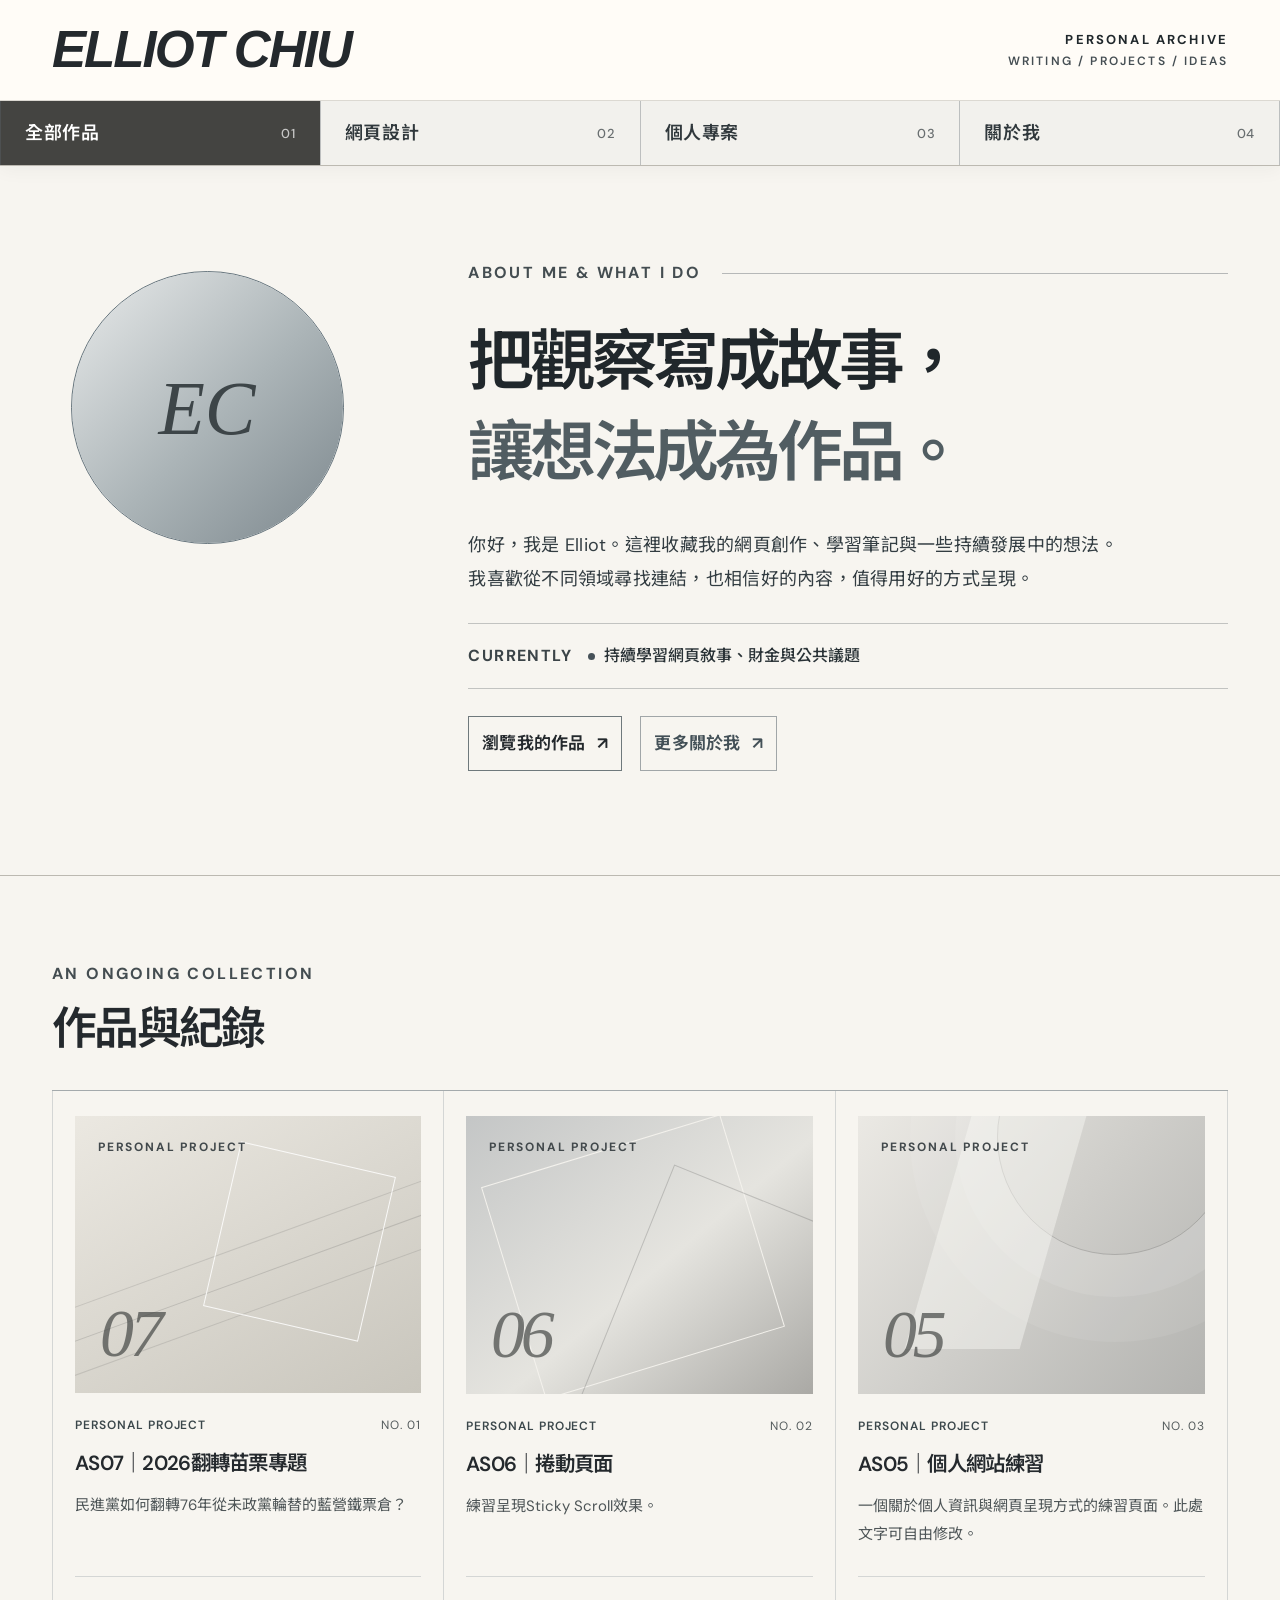
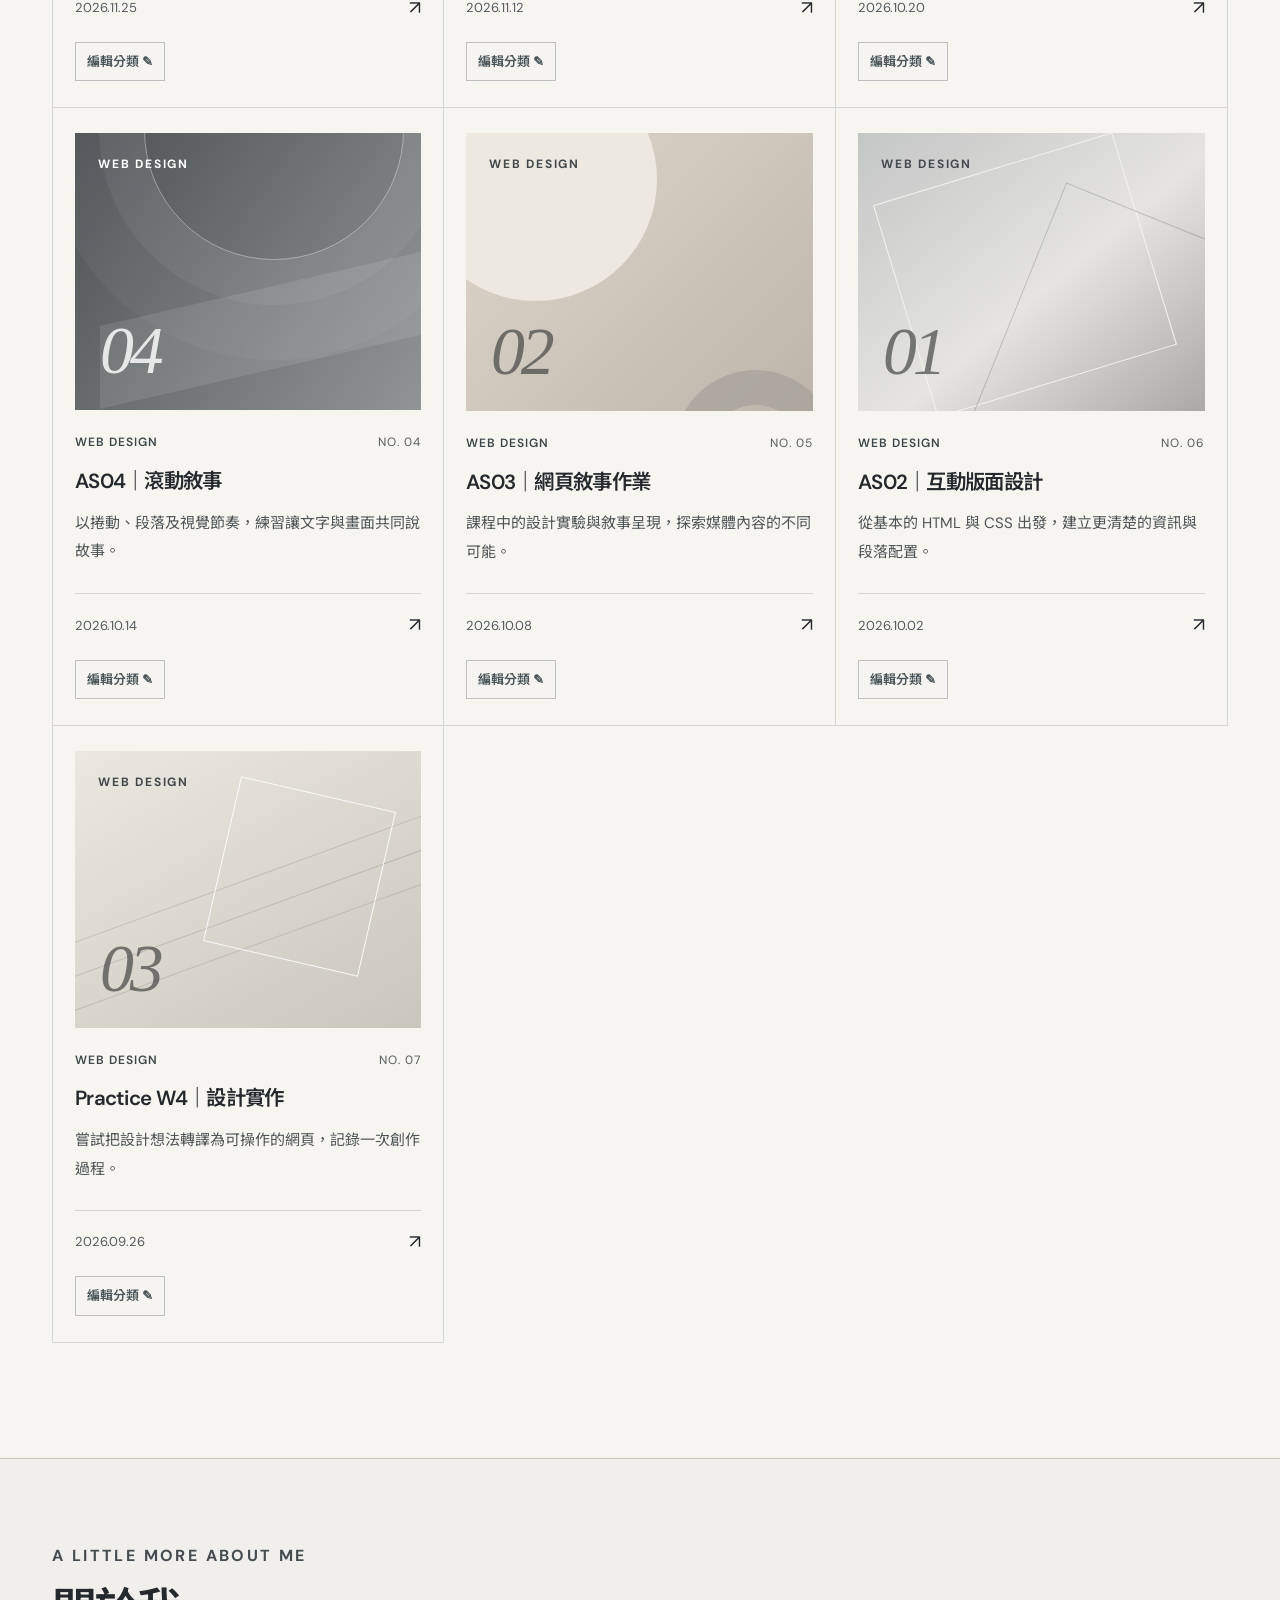
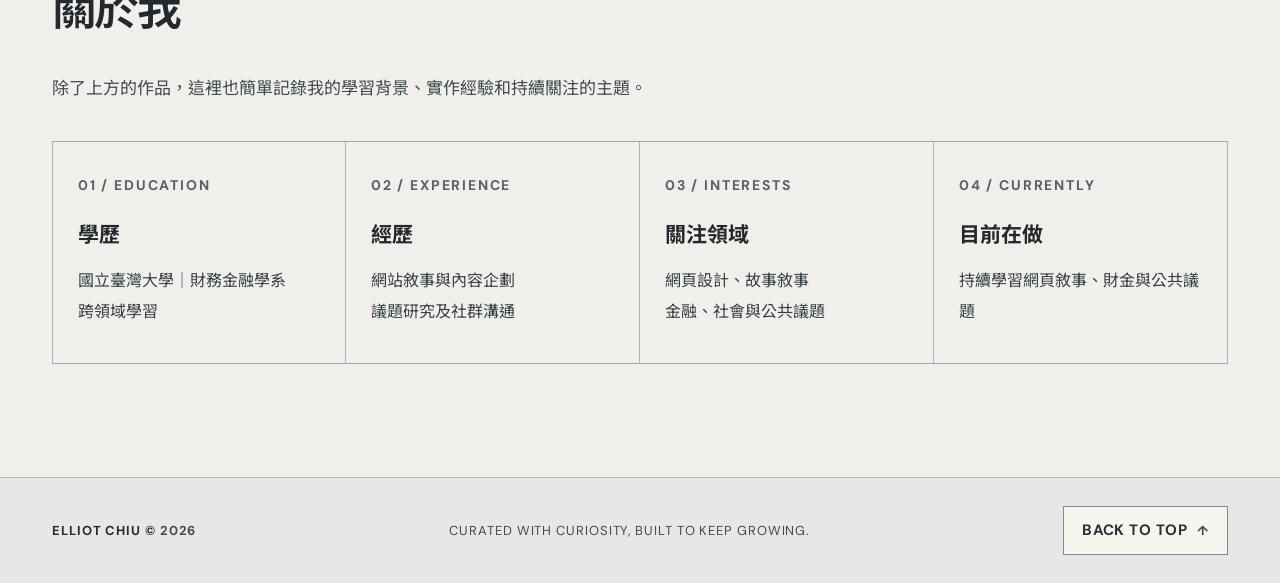
==== commit 7a1ffc2b: "Update project title and description in JSON data" ====
--- a/index.html
+++ b/index.html
@@ -1,28 +1,143 @@
-<!doctype html>
-<html lang="zh-Hant">
-<head>
-  <meta charset="utf-8">
-  <meta name="viewport" content="width=device-width,initial-scale=1">
-  <meta name="theme-color" content="#f3f0e6">
-  <meta name="description" content="2026 地方選舉｜從縣轄市出發，探索鄉鎮市長選戰的互動敘事地圖。">
-  <title>地方的下一站｜2026 鄉鎮市長選戰</title>
-  <link rel="stylesheet" href="styles.css">
-  <script defer src="app.js"></script>
-</head>
-<body>
-  <header class="topbar">
-    <a href="?" class="brand" data-route="home"><span class="brand-symbol">◈</span><span>地方的下一站 <small>LOCAL / 2026</small></span></a>
-    <nav aria-label="主要導覽"><a href="?" data-route="home">首頁</a><a href="#method">資料說明</a><span class="nav-tag">AS07 · V2 完整版</span></nav>
-  </header>
-  <main id="app" tabindex="-1"></main>
-  <footer id="method" class="footer">
-   <div class="footer-content">
-    <div class="about-inner"><span class="eyebrow">ABOUT THIS PROJECT</span><h2>關於資料與製作</h2>
-     <div class="footer-cols"><div><strong>行政地圖</strong><p>使用內政部國土測繪中心行政界線資料，透過公開圖資呈現各縣市及鄉鎮市輪廓；連線失敗時改以簡化地理示意顯示。</p></div><div><strong>人物資訊</strong><p>選區及候選人初步名單由作者蒐集、提供與整理；民進黨提名、泛綠合作和現任者爭取連任均依目前整理內容標示，尚需逐筆核對正式登記資料。</p></div></div>
-     <div class="footer-links"><a href="https://geo.maderaojen.me/" target="_blank" rel="noopener noreferrer">行政界線圖資 <span aria-hidden="true">↗</span></a><a href="https://www.cec.gov.tw/" target="_blank" rel="noopener noreferrer">中央選舉委員會 <span aria-hidden="true">↗</span></a></div>
-    </div>
-    <section class="ai-statement" aria-label="AI 使用聲明"><span class="eyebrow">AI DISCLOSURE / FINAL SECTION</span><h2>AI 使用聲明</h2><p>本網站之選題、新聞敘事方向、地理導覽架構、候選人名單及版面修改需求由作者提出。使用 OpenAI ChatGPT 協助撰寫 HTML、CSS、JavaScript，製作互動式行政地圖、歷屆選舉圖表、藍綠席次比較、響應式排版與部分說明文字。</p><p>公開行政區圖資及文中參考數據不屬於 AI 生成的真實紀實影像；候選人、政黨與合作身分仍以選舉主管機關及可核實報導為準。此版本沒有使用 AI 合成候選人活動照片或捏造選舉發言；2026 年當選結果尚未發生，網站不作預測。</p><span class="footer-bottom">TAIWAN LOCAL ELECTIONS · AS07 · VERSION 2 COMPLETE</span></section>
-   </div>
-  </footer>
-</body>
-</html>
+<!DOCTYPE html>
+<html lang="zh-Hant"><head><meta charset="UTF-8"><meta name="viewport" content="width=device-width, initial-scale=1"><meta name="theme-color" content="#f7f5f0"><meta name="description" content="Elliot Chiu 的個人網站、作品紀錄與學習筆記。"><title>Elliot Chiu — Personal Archive</title>
+<link rel="preconnect" href="https://fonts.googleapis.com"><link rel="preconnect" href="https://fonts.gstatic.com" crossorigin><link href="https://fonts.googleapis.com/css2?family=DM+Sans:wght@400;500;600;700&family=Noto+Sans+TC:wght@400;500;600;700&display=swap" rel="stylesheet"><style>
+:root{--paper:#f7f5f0;--cream:#fffcf7;--ink:#24292d;--muted:#596165;--line:#d4d6d5;--line-dark:#a2a8ab;--sans:"DM Sans","Noto Sans TC",sans-serif}
+*,*::before,*::after{box-sizing:border-box}html{scroll-behavior:smooth;scroll-padding-top:185px}body{margin:0;background:var(--paper);color:var(--ink);font-family:var(--sans);line-height:1.8;-webkit-font-smoothing:antialiased}a{color:inherit;text-decoration:none}button{font:inherit}button,a{ -webkit-tap-highlight-color:transparent} :focus-visible{outline:3px solid #434d55;outline-offset:3px}.container{width:min(1390px,calc(100% - 104px));margin-inline:auto}
+/* 沿用現行米白背景、粗體斜字標與完整分割導覽 */
+.site-header{position:sticky;top:0;z-index:100;box-shadow:0 4px 18px rgba(30,39,44,.045)}.masthead{background:rgba(255,252,247,.97);border-bottom:1px solid #dcd9d2;backdrop-filter:blur(12px)}.masthead__top{min-height:100px;padding-block:12px;display:flex;align-items:center;justify-content:space-between;gap:24px}.wordmark{display:inline-block;white-space:nowrap;font-family:"Arial Black",Arial,sans-serif;font-size:clamp(32px,4vw,54px);font-weight:900;font-style:italic;letter-spacing:-.04em;line-height:1.1;color:#24292d}.masthead__detail{text-align:right;color:#454e53;font-size:12px;line-height:1.8;letter-spacing:.18em;font-weight:600}.masthead__detail strong{display:block;font-size:13px;color:#20282c}.nav-rail{background:#f0efeb;border-bottom:1px solid #bcb9b1}.nav-items{display:flex;align-items:stretch;overflow-x:auto;width:100%;scrollbar-width:thin}.nav-items::-webkit-scrollbar{height:4px}.nav-items::-webkit-scrollbar-thumb{background:#798388}.nav-button{display:flex;flex:1 0 0;min-width:170px;align-items:center;justify-content:space-between;border:0;border-left:1px solid rgba(93,103,110,.36);background:rgba(255,255,255,.10);color:#30383c;padding:16px 24px;text-align:left;font-size:18px;font-weight:600;letter-spacing:.035em;cursor:pointer;transition:background .2s,color .2s}.nav-button:last-child{border-right:1px solid rgba(93,103,110,.36)}.nav-button:hover{background:#e8e6e1}.nav-button.is-active{color:#fff;background:#444441}.nav-button__num{font-size:13px;opacity:.7;margin-left:16px;font-weight:500}
+.hero{position:relative;padding:93px 0 104px;border-bottom:1px solid #bcb9b1;background:var(--paper)}.hero-grid{display:grid;grid-template-columns:minmax(215px,310px) minmax(0,1fr);gap:clamp(60px,8.3vw,144px);align-items:start}.profile-side{padding:12px 0 0;display:flex;flex-direction:column;align-items:center}.avatar-shell{position:relative;width:min(100%,273px);aspect-ratio:1;border-radius:50%;padding:0;border:1.5px solid #68767e;background:#d9dee0;overflow:hidden;box-shadow:none}.avatar{width:100%;height:100%;border-radius:50%;overflow:hidden;display:grid;place-items:center;background:linear-gradient(135deg,#e9ebeb,#abb4b7 54%,#7c878d);color:#3d4548;font:italic 400 76px/1 Georgia,serif;box-shadow:none}.avatar img{width:100%;height:100%;display:block;object-fit:cover}.hero-content{min-width:0}.eyebrow{margin:0;color:#444d51;font-size:16px;font-weight:700;letter-spacing:.15em}.hero-content__overline{display:flex;align-items:center;gap:21px}.hero-content__overline::after{content:"";height:1px;flex:1;background:rgba(60,70,77,.35)}.hero-title{margin:29px 0;font-size:clamp(43px,5.15vw,78px);font-weight:600;letter-spacing:-.065em;line-height:1.38;color:#20272b}.hero-title em{font-style:normal;color:#515d62}.hero-description{max-width:750px;font-size:18px;color:#333d42;line-height:1.9;letter-spacing:.015em;white-space:pre-line}.status-line{display:flex;align-items:baseline;flex-wrap:wrap;gap:16px;margin-top:26px;padding:18px 0;border-top:1px solid rgba(72,80,85,.3);border-bottom:1px solid rgba(72,80,85,.3)}.status-line__label{white-space:nowrap;color:#3b4448;font-size:16px;font-weight:700;letter-spacing:.09em}.status-line__text{font-size:16px;font-weight:500;color:#293236}.status-dot{display:inline-block;width:7px;height:7px;margin-right:9px;vertical-align:middle;border-radius:50%;background:#465158}.hero-actions{display:flex;align-items:center;flex-wrap:wrap;gap:18px;margin-top:27px}.text-link{display:inline-flex;align-items:center;gap:12px;padding:11px 13px;border:1px solid #6f797c;font-size:17px;font-weight:650;letter-spacing:.01em;transition:background .2s}.text-link:hover{background:#e6e7e6}.text-link--secondary{color:#435057;border-color:#a1a6a8}
+.portfolio{padding:84px 0 115px;background:var(--paper);scroll-margin-top:25px}.section-heading{display:flex;justify-content:space-between;align-items:end;gap:22px;margin-bottom:32px}.section-title{margin:11px 0 0;font-size:clamp(32px,3.5vw,51px);line-height:1.3;font-weight:600;letter-spacing:-.06em}.portfolio-rule{height:1px;background:#a4aaac}.card-grid{display:grid;grid-template-columns:repeat(3,minmax(0,1fr))}.work-card{min-width:0;display:flex;flex-direction:column;padding:25px 22px 26px;border-bottom:1px solid var(--line);border-right:1px solid var(--line);transition:background .25s}.work-card:nth-child(3n+1){border-left:1px solid var(--line)}.work-card:hover{background:#eae9e5}.work-card__main{display:flex;flex:1;flex-direction:column;min-width:0;cursor:pointer}.work-card__main:hover .cover-art__image{transform:scale(1.05)}.work-card__main:hover .card-arrow{transform:translate(3px,-3px)}.cover-art{position:relative;isolation:isolate;overflow:hidden;width:100%;aspect-ratio:5/4;background:#d2d1cd;display:flex;align-items:end;padding:25px}.cover-art::before,.cover-art::after{content:"";position:absolute;z-index:-1;pointer-events:none}.cover-art--stone{background:linear-gradient(130deg,#ebe9e4 0%,#b3b3b0 100%)}.cover-art--stone::before{width:68%;aspect-ratio:1;border:1px solid rgba(65,65,65,.2);border-radius:50%;top:-35%;right:-8%;box-shadow:0 0 0 42px rgba(255,255,255,.09),0 0 0 87px rgba(255,255,255,.07)}.cover-art--stone::after{width:33%;height:84%;background:rgba(249,248,244,.45);top:0;left:23%;transform:skew(-16deg)}.cover-art--fog{background:linear-gradient(140deg,#c4c6c6,#e5e4df 55%,#aaa9a5)}.cover-art--fog::before{width:72%;height:80%;top:11%;left:12%;border:1px solid #f4f2ed;transform:rotate(-17deg)}.cover-art--fog::after{width:67%;height:90%;top:30%;right:-11%;border:1px solid rgba(80,80,80,.25);transform:rotate(22deg)}.cover-art--sand{background:linear-gradient(135deg,#ded8cc,#bdb5aa)}.cover-art--sand::before{width:70%;aspect-ratio:1;background:#ede8e0;border-radius:50%;top:-27%;left:-15%}.cover-art--sand::after{width:47%;aspect-ratio:1;border:35px solid #a39f98;border-radius:50%;bottom:-44%;right:-7%;opacity:.65}.cover-art--ink{background:linear-gradient(125deg,#4d5354,#909494)}.cover-art--ink::before{width:75%;aspect-ratio:1;border:1px solid rgba(255,255,255,.4);border-radius:50%;top:-48%;left:20%;box-shadow:0 0 0 45px rgba(255,255,255,.05),0 0 0 100px rgba(255,255,255,.035)}.cover-art--ink::after{width:100%;height:30%;background:rgba(255,255,255,.1);bottom:15%;transform:skewY(-13deg)}.cover-art--linen{background:linear-gradient(150deg,#ebe8e1,#c9c6bd)}.cover-art--linen::before{width:200%;height:1px;background:rgba(90,90,90,.22);top:45%;left:-20%;transform:rotate(-20deg);box-shadow:0 32px 0 rgba(90,90,90,.18),0 -32px 0 rgba(90,90,90,.18)}.cover-art--linen::after{width:46%;height:61%;border:1px solid rgba(255,255,255,.85);right:12%;top:15%;transform:rotate(13deg)}.cover-art__image{position:absolute;inset:0;width:100%;height:100%;object-fit:cover;transition:transform .45s;z-index:0}.cover-art__label{position:absolute;left:23px;top:21px;z-index:1;font-size:12px;font-weight:700;letter-spacing:.15em;color:#42494c}.cover-art--ink .cover-art__label{color:#fff}.cover-art__title{position:relative;z-index:1;font:italic 400 clamp(52px,5.3vw,86px)/1 Georgia,serif;color:rgba(57,60,59,.66);letter-spacing:-.06em}.cover-art--ink .cover-art__title{color:rgba(255,255,255,.82)}.cover-art.has-image .cover-art__label,.cover-art.has-image .cover-art__title{display:none}.card-meta{display:flex;align-items:center;justify-content:space-between;gap:15px;margin:22px 0 12px;font-size:12px;color:#555c5d;letter-spacing:.08em}.card-meta__category{color:#3b474b;font-weight:600}.card-title{font-size:clamp(19px,1.6vw,23px);line-height:1.5;font-weight:600;letter-spacing:-.035em;margin:0}.card-description{margin:12px 0 27px;font-size:15px;line-height:1.9;color:#4e5557;flex-grow:1}.card-bottom{display:flex;justify-content:space-between;align-items:center;padding-top:14px;border-top:1px solid var(--line);color:#525a5e;font-size:13px}.card-arrow{display:inline-flex;align-items:center;justify-content:center;font-size:19px;color:var(--ink);transition:transform .25s}.empty-state{border:1px solid var(--line);text-align:center;padding:65px 20px;color:#555;font-size:16px}.empty-state[hidden]{display:none}
+/* 自由勾選分類：僅瀏覽器本機記錄，下載 HTML 才可發布 */
+.card-edit{position:relative;margin-top:17px}.card-edit__toggle{display:inline-flex;align-items:center;gap:8px;border:1px solid #bcc0c0;color:#4a565a;background:#f5f4f0;font-size:13px;font-weight:600;padding:7px 11px;cursor:pointer}.card-edit__toggle:hover{background:#e0e2e1}.category-popover{position:absolute;bottom:calc(100% + 7px);left:0;z-index:10;min-width:220px;background:#fffcf7;border:1px solid #aab0b2;box-shadow:0 10px 28px rgba(36,41,45,.15);padding:14px 17px}.category-popover[hidden]{display:none}.category-popover strong{display:block;font-size:14px;margin-bottom:7px}.category-popover label{display:flex;align-items:center;gap:9px;font-size:15px;cursor:pointer;padding:6px 0}.category-popover input{accent-color:#444d51;width:17px;height:17px}.category-popover small{display:block;color:#667075;font-size:12px;margin-top:6px;line-height:1.5}.export-strip{display:flex;align-items:center;justify-content:space-between;gap:16px;flex-wrap:wrap;padding:17px 20px;background:#ebece9;border:1px solid #c9cecd;margin-top:28px}.export-strip p{font-size:14px;color:#485257;margin:0}.export-strip button{border:1px solid #525d61;background:#424b4f;color:white;font-weight:650;padding:9px 15px;cursor:pointer}.export-strip button:hover{background:#293238}.export-strip[hidden]{display:none}
+.about-details{padding:83px 0 113px;border-top:1px solid #c6c2bc;background:#f0efeb}.about-intro{max-width:820px;margin:12px 0 37px;font-size:17px;color:#414b4e;line-height:1.9}.about-grid{display:grid;grid-template-columns:repeat(4,minmax(0,1fr));border-top:1px solid #9ea7ab;border-bottom:1px solid #9ea7ab}.about-tile{padding:29px 25px 36px;min-height:210px;border-right:1px solid #adb5b8}.about-tile:first-child{border-left:1px solid #adb5b8}.about-tile__num{font-size:14px;font-weight:700;color:#566168;letter-spacing:.13em}.about-tile h3{margin:21px 0 15px;font-size:21px;line-height:1.4;font-weight:700}.about-tile p{margin:0;font-size:16px;line-height:1.95;white-space:pre-line;color:#364044}.footer{background:#e6e7e6;border-top:1px solid #bcb9b1}.footer-inner{display:flex;flex-wrap:wrap;align-items:center;justify-content:space-between;gap:12px 24px;padding:28px 0}.footer-inner span{font-size:13px;letter-spacing:.07em;color:#414b50}.footer-name{font-weight:700;color:#252c30!important}.back-top{display:inline-flex;align-items:center;gap:10px;border:1px solid #818b8e;padding:10px 18px;background:#f7f5f0;color:#293236;font-size:15px;font-weight:700;letter-spacing:.03em}.back-top:hover{background:#fff}
+@media(max-width:1100px){.container{width:calc(100% - 72px)}.hero-grid{grid-template-columns:230px minmax(0,1fr);gap:54px}.hero-title{font-size:clamp(42px,5.4vw,62px)}.about-grid{grid-template-columns:repeat(2,minmax(0,1fr))}.about-tile:nth-child(odd){border-left:1px solid #adb5b8}.about-tile:nth-child(-n+2){border-bottom:1px solid #adb5b8}.card-grid{grid-template-columns:repeat(2,minmax(0,1fr))}.work-card:nth-child(3n+1){border-left:none}.work-card:nth-child(2n+1){border-left:1px solid var(--line)}}
+@media(max-width:720px){html{scroll-padding-top:145px}.container{width:calc(100% - 38px)}.masthead__top{min-height:80px}.wordmark{font-size:30px}.masthead__detail{font-size:9px;letter-spacing:.09em}.masthead__detail strong{font-size:10px}.nav-button{flex:0 0 auto;min-width:146px;padding:12px 16px;font-size:16px}.nav-button__num{font-size:11px}.hero{padding:51px 0 63px}.hero-grid{grid-template-columns:1fr;gap:42px}.profile-side{padding:0;align-items:flex-start}.avatar-shell{width:156px}.avatar{font-size:50px}.hero-title{font-size:clamp(38px,9.5vw,59px);margin:19px 0}.eyebrow{font-size:14px}.hero-description{font-size:16px;line-height:1.8}.status-line{gap:9px;margin-top:22px}.status-line__label,.status-line__text{font-size:14px}.hero-actions{gap:11px}.text-link{font-size:15px;padding:9px 12px}.portfolio{padding:58px 0 72px}.card-grid{grid-template-columns:1fr}.work-card{border-left:1px solid var(--line)!important}.about-details{padding:58px 0 72px}.about-grid{grid-template-columns:1fr}.about-tile{min-height:0;padding:25px 23px 27px;border-left:1px solid #adb5b8;border-bottom:1px solid #adb5b8}.about-tile:last-child{border-bottom:0}.about-tile h3{margin:13px 0 9px}.about-intro{font-size:16px}.footer-inner{padding:25px 0}.back-top{margin-left:auto}}@media(max-width:390px){.masthead__detail{display:none}.wordmark{font-size:30px}}@media(prefers-reduced-motion:reduce){html{scroll-behavior:auto}*,*::before,*::after{transition:none!important}}
+</style></head>
+<body><div class="site-header"><header class="masthead"><div class="container masthead__top"><a href="#home" class="wordmark" aria-label="Elliot Chiu 首頁">ELLIOT CHIU</a><div class="masthead__detail"><strong>PERSONAL ARCHIVE</strong>WRITING / PROJECTS / IDEAS</div></div></header>
+<nav class="nav-rail" aria-label="網站分類"><div class="container nav-items"><button class="nav-button is-active" type="button" data-filter="all" aria-pressed="true">全部作品 <span class="nav-button__num">01</span></button><button class="nav-button" type="button" data-filter="web" aria-pressed="false">網頁設計 <span class="nav-button__num">02</span></button><button class="nav-button" type="button" data-filter="personal" aria-pressed="false">個人專案 <span class="nav-button__num">03</span></button><button class="nav-button" type="button" data-scroll="about">關於我 <span class="nav-button__num">04</span></button></div></nav></div>
+<main><section class="hero" id="home" aria-label="個人介紹"><div class="container hero-grid"><div class="profile-side"><div class="avatar-shell"><div class="avatar" id="avatar"><span id="avatarInitials">EC</span></div></div></div><div class="hero-content"><div class="hero-content__overline"><p class="eyebrow">ABOUT ME &amp; WHAT I DO</p></div><h1 class="hero-title" id="heroTitle">把觀察寫成故事，<br><em>讓想法成為作品。</em></h1><div class="hero-description" id="heroDescription"></div><div class="status-line"><span class="status-line__label">CURRENTLY</span><span class="status-line__text"><span class="status-dot"></span><span id="currentStatus"></span></span></div><div class="hero-actions"><a class="text-link" href="#works">瀏覽我的作品 <span aria-hidden="true">↗</span></a><a class="text-link text-link--secondary" href="#about">更多關於我 <span aria-hidden="true">↗</span></a></div></div></div></section>
+<section class="portfolio" id="works" aria-label="作品與連結"><div class="container"><div class="section-heading"><div><p class="eyebrow">AN ONGOING COLLECTION</p><h2 class="section-title" id="worksHeading">作品與紀錄</h2></div></div><div class="portfolio-rule"></div><div class="card-grid" id="cardGrid"></div><div class="empty-state" id="emptyState" hidden>目前這個分類還沒有作品，之後會慢慢更新。</div><div class="export-strip" id="exportStrip" hidden><p>分類已在此瀏覽器修改。要正式更新公開首頁，下載新版 HTML 並上傳覆蓋 GitHub 根目錄的 index.html。</p><button id="exportBtn" type="button">↓ 下載更新版 HTML</button></div></div></section>
+<section class="about-details" id="about" aria-label="關於我與學經歷"><div class="container"><div class="section-heading"><div><p class="eyebrow">A LITTLE MORE ABOUT ME</p><h2 class="section-title">關於我</h2></div></div><p class="about-intro">除了上方的作品，這裡也簡單記錄我的學習背景、實作經驗和持續關注的主題。</p><div class="about-grid"><div class="about-tile"><span class="about-tile__num">01 / EDUCATION</span><h3>學歷</h3><p id="education"></p></div><div class="about-tile"><span class="about-tile__num">02 / EXPERIENCE</span><h3>經歷</h3><p id="experience"></p></div><div class="about-tile"><span class="about-tile__num">03 / INTERESTS</span><h3>關注領域</h3><p id="interests"></p></div><div class="about-tile"><span class="about-tile__num">04 / CURRENTLY</span><h3>目前在做</h3><p id="statusDetail"></p></div></div></div></section></main>
+<footer class="footer"><div class="container footer-inner"><span class="footer-name">ELLIOT CHIU © <span id="year"></span></span><span>CURATED WITH CURIOSITY, BUILT TO KEEP GROWING.</span><a href="#home" class="back-top">BACK TO TOP <span aria-hidden="true">↑</span></a></div></footer>
+<!--【編輯區 A】個人介紹，與目前公開網站的資料一致 -->
+<script id="profile-data" type="application/json">{"initials": "EC", "photo": "", "headlineFirst": "把觀察寫成故事，", "headlineSecond": "讓想法成為作品。", "introduction": "你好，我是 Elliot。這裡收藏我的網頁創作、學習筆記與一些持續發展中的想法。\n我喜歡從不同領域尋找連結，也相信好的內容，值得用好的方式呈現。", "status": "持續學習網頁敘事、財金與公共議題", "education": "國立臺灣大學｜財務金融學系\n跨領域學習", "experience": "網站敘事與內容企劃\n議題研究及社群溝通", "interests": "網頁設計、故事敘事\n金融、社會與公共議題"}</script>
+<!--【編輯區 B】作品資料。categories 可複選 web / personal；也可在網頁勾選分類並匯出整份 HTML -->
+<script id="works-data" type="application/json">[
+  {
+    "title": "AS07｜2026翻轉苗栗專題",
+    "description": "民進黨如何翻轉76年從未政黨輪替的藍營鐵票倉？",
+    "date": "2026-11-25",
+    "categories": [
+      "personal"
+    ],
+    "url": "as07/",
+    "image": "",
+    "style": "linen",
+    "short": "07"
+   },
+   {
+    "title": "AS06｜捲動頁面",
+    "description": "練習呈現Sticky Scroll效果。",
+    "date": "2026-11-12",
+    "categories": [
+      "personal"
+    ],
+    "url": "as06/",
+    "image": "",
+    "style": "fog",
+    "short": "06"
+  },
+  {
+    "title": "AS05｜個人網站練習",
+    "description": "一個關於個人資訊與網頁呈現方式的練習頁面。此處文字可自由修改。",
+    "date": "2026-10-20",
+    "categories": [
+      "personal"
+    ],
+    "url": "as05/",
+    "image": "",
+    "style": "stone",
+    "short": "05"
+  },
+  {
+    "title": "AS04｜滾動敘事",
+    "description": "以捲動、段落及視覺節奏，練習讓文字與畫面共同說故事。",
+    "date": "2026-10-14",
+    "categories": [
+      "web"
+    ],
+    "url": "as04/",
+    "image": "",
+    "style": "ink",
+    "short": "04"
+  },
+  {
+    "title": "Practice W4｜設計實作",
+    "description": "嘗試把設計想法轉譯為可操作的網頁，記錄一次創作過程。",
+    "date": "2026-09-26",
+    "categories": [
+      "web"
+    ],
+    "url": "practicew4/",
+    "image": "",
+    "style": "linen",
+    "short": "03"
+  },
+  {
+    "title": "AS03｜網頁敘事作業",
+    "description": "課程中的設計實驗與敘事呈現，探索媒體內容的不同可能。",
+    "date": "2026-10-08",
+    "categories": [
+      "web"
+    ],
+    "url": "as03/",
+    "image": "",
+    "style": "sand",
+    "short": "02"
+  },
+  {
+    "title": "AS02｜互動版面設計",
+    "description": "從基本的 HTML 與 CSS 出發，建立更清楚的資訊與段落配置。",
+    "date": "2026-10-02",
+    "categories": [
+      "web"
+    ],
+    "url": "as02/",
+    "image": "",
+    "style": "fog",
+    "short": "01"
+  }
+]</script>
+<script>
+
+'use strict';
+const profile=JSON.parse(document.getElementById('profile-data').textContent);
+const originalWorks=JSON.parse(document.getElementById('works-data').textContent);
+const STORAGE_KEY='elliot-homepage-v2-categories';
+const validCats=['web','personal'];
+const workKey=(item)=>item.url+'|'+item.title;
+const overrides=(()=>{try{return JSON.parse(localStorage.getItem(STORAGE_KEY)||'{}')}catch{return {}}})();
+const works=originalWorks.map(w=>({...w,categories:Array.isArray(overrides[workKey(w)])?overrides[workKey(w)].filter(c=>validCats.includes(c)):w.categories||[w.category].filter(Boolean)}));
+const avatar=document.getElementById('avatar');
+document.getElementById('avatarInitials').textContent=profile.initials;
+if(profile.photo&&profile.photo.trim()){const img=document.createElement('img');img.src=profile.photo;img.alt='Elliot 的大頭照';img.addEventListener('load',()=>avatar.replaceChildren(img));}
+document.getElementById('heroTitle').replaceChildren(document.createTextNode(profile.headlineFirst),document.createElement('br'),Object.assign(document.createElement('em'),{textContent:profile.headlineSecond}));
+for(const [id,val] of Object.entries({heroDescription:profile.introduction,currentStatus:profile.status,statusDetail:profile.status,education:profile.education,experience:profile.experience,interests:profile.interests}))document.getElementById(id).textContent=val;
+document.getElementById('year').textContent=new Date().getFullYear();
+const orderedWorks=works.map((w,i)=>({...w,_index:i})).sort((a,b)=>b.date.localeCompare(a.date)||a._index-b._index);
+const cardGrid=document.getElementById('cardGrid'),emptyState=document.getElementById('emptyState'),worksHeading=document.getElementById('worksHeading'),exportStrip=document.getElementById('exportStrip');
+const names={web:'WEB DESIGN',personal:'PERSONAL PROJECT'},allowedStyles=new Set(['stone','fog','sand','ink','linen']);
+let activeFilter='all';
+function node(tag,cls,txt){const el=document.createElement(tag);if(cls)el.className=cls;if(txt!==undefined)el.textContent=txt;return el;}
+function saveChanges(){const obj={};works.forEach(w=>{const old=originalWorks.find(o=>workKey(o)===workKey(w));const base=old.categories||[old.category].filter(Boolean);if(JSON.stringify(w.categories.slice().sort())!==JSON.stringify(base.slice().sort()))obj[workKey(w)]=w.categories;});try{localStorage.setItem(STORAGE_KEY,JSON.stringify(obj));}catch(e){console.warn('無法保存瀏覽器編輯草稿',e)}exportStrip.hidden=Object.keys(obj).length===0;}
+function renderWorks(){const shown=activeFilter==='all'?orderedWorks:orderedWorks.filter(w=>w.categories.includes(activeFilter));cardGrid.replaceChildren();worksHeading.textContent=activeFilter==='all'?'作品與紀錄':activeFilter==='web'?'網頁設計':'個人專案';emptyState.hidden=shown.length>0;
+shown.forEach((item,index)=>{const card=node('article','work-card');const link=node('a','work-card__main');link.href=item.url;link.setAttribute('aria-label','前往 '+item.title);if(/^https?:\/\//i.test(item.url)){link.target='_blank';link.rel='noopener noreferrer';}
+const cover=node('div','cover-art cover-art--'+(allowedStyles.has(item.style)?item.style:'stone'));cover.append(node('span','cover-art__label',item.categories.map(c=>names[c]).join(' / ')||'SELECTED WORK'),node('span','cover-art__title',item.short||String(index+1).padStart(2,'0')));if(item.image&&item.image.trim()){const img=node('img','cover-art__image');img.src=item.image;img.alt=item.title+' 的預覽圖';img.loading='lazy';img.addEventListener('load',()=>cover.classList.add('has-image'));cover.append(img);}const meta=node('div','card-meta');meta.append(node('span','card-meta__category',item.categories.map(c=>names[c]).join(' / ')||'UNCATEGORIZED'),node('span','', 'NO. '+String(index+1).padStart(2,'0')));const title=node('h3','card-title',item.title),desc=node('p','card-description',item.description);const bottom=node('div','card-bottom'),date=node('time','',item.date.replaceAll('-','.'));date.dateTime=item.date;bottom.append(date,node('span','card-arrow','↗'));link.append(cover,meta,title,desc,bottom);
+const editing=node('div','card-edit');const toggle=node('button','card-edit__toggle','編輯分類  ✎');toggle.type='button';toggle.setAttribute('aria-expanded','false');toggle.setAttribute('aria-label','編輯「'+item.title+'」的分類');const pop=node('div','category-popover');pop.hidden=true;pop.append(node('strong','', '顯示於哪些分類？'));for(const cat of validCats){const lbl=node('label');const cb=document.createElement('input');cb.type='checkbox';cb.checked=item.categories.includes(cat);cb.addEventListener('change',()=>{if(cb.checked){if(!item.categories.includes(cat))item.categories.push(cat)}else item.categories=item.categories.filter(x=>x!==cat);saveChanges();const open=pop.hidden===false;renderWorks();if(open && activeFilter==='all'){const same=[...cardGrid.querySelectorAll('.work-card')].find(c=>c.querySelector('.card-title')?.textContent===item.title);same?.querySelector('.card-edit__toggle')?.focus();}});lbl.append(cb,document.createTextNode(cat==='web'?'網頁設計':'個人專案'));pop.append(lbl);}pop.append(node('small','','勾選後僅本機變更；下載 HTML 才會更新公開網站。'));toggle.addEventListener('click',()=>{document.querySelectorAll('.category-popover').forEach(p=>{if(p!==pop){p.hidden=true;p.previousElementSibling?.setAttribute('aria-expanded','false')}});pop.hidden=!pop.hidden;toggle.setAttribute('aria-expanded',String(!pop.hidden));});editing.append(toggle,pop);card.append(link,editing);cardGrid.append(card);});}
+document.addEventListener('click',ev=>{if(!ev.target.closest('.card-edit'))document.querySelectorAll('.category-popover').forEach(p=>{p.hidden=true;p.previousElementSibling?.setAttribute('aria-expanded','false')})});
+function switchTo(filter){activeFilter=filter;document.querySelectorAll('.nav-button[data-filter]').forEach(btn=>{const yes=btn.dataset.filter===filter;btn.classList.toggle('is-active',yes);btn.setAttribute('aria-pressed',String(yes))});renderWorks();document.getElementById('works').scrollIntoView({behavior:'smooth'});}
+document.querySelectorAll('.nav-button').forEach(btn=>btn.addEventListener('click',()=>{if(btn.dataset.scroll){document.getElementById(btn.dataset.scroll).scrollIntoView({behavior:'smooth'});return}switchTo(btn.dataset.filter)}));
+// 匯出整份 index.html：資料寫回 JSON script，無需額外檔案或秘密金鑰。
+document.getElementById('exportBtn').addEventListener('click',()=>{const cloned=document.documentElement.cloneNode(true);const data=cloned.querySelector('#works-data');const exported=originalWorks.map(orig=>{const current=works.find(w=>workKey(w)===workKey(orig));const {category,...rest}=orig;return {...rest,categories:current?current.categories:orig.categories||[orig.category].filter(Boolean)};});data.textContent=JSON.stringify(exported,null,2).replace(/</g,'\\u003c');const grid=cloned.querySelector('#cardGrid');grid.replaceChildren();cloned.querySelector('#emptyState').hidden=true;cloned.querySelector('#exportStrip').hidden=true;cloned.querySelector('#worksHeading').textContent='作品與紀錄';cloned.querySelectorAll('.nav-button[data-filter]').forEach(b=>{b.classList.toggle('is-active',b.dataset.filter==='all');b.setAttribute('aria-pressed',String(b.dataset.filter==='all'))});const blob=new Blob(['<!DOCTYPE html>\n'+cloned.outerHTML],{type:'text/html;charset=utf-8'});const url=URL.createObjectURL(blob);const a=document.createElement('a');a.href=url;a.download='index.html';document.body.append(a);a.click();a.remove();setTimeout(()=>URL.revokeObjectURL(url),1000);});
+saveChanges();renderWorks();
+</script></body></html>
